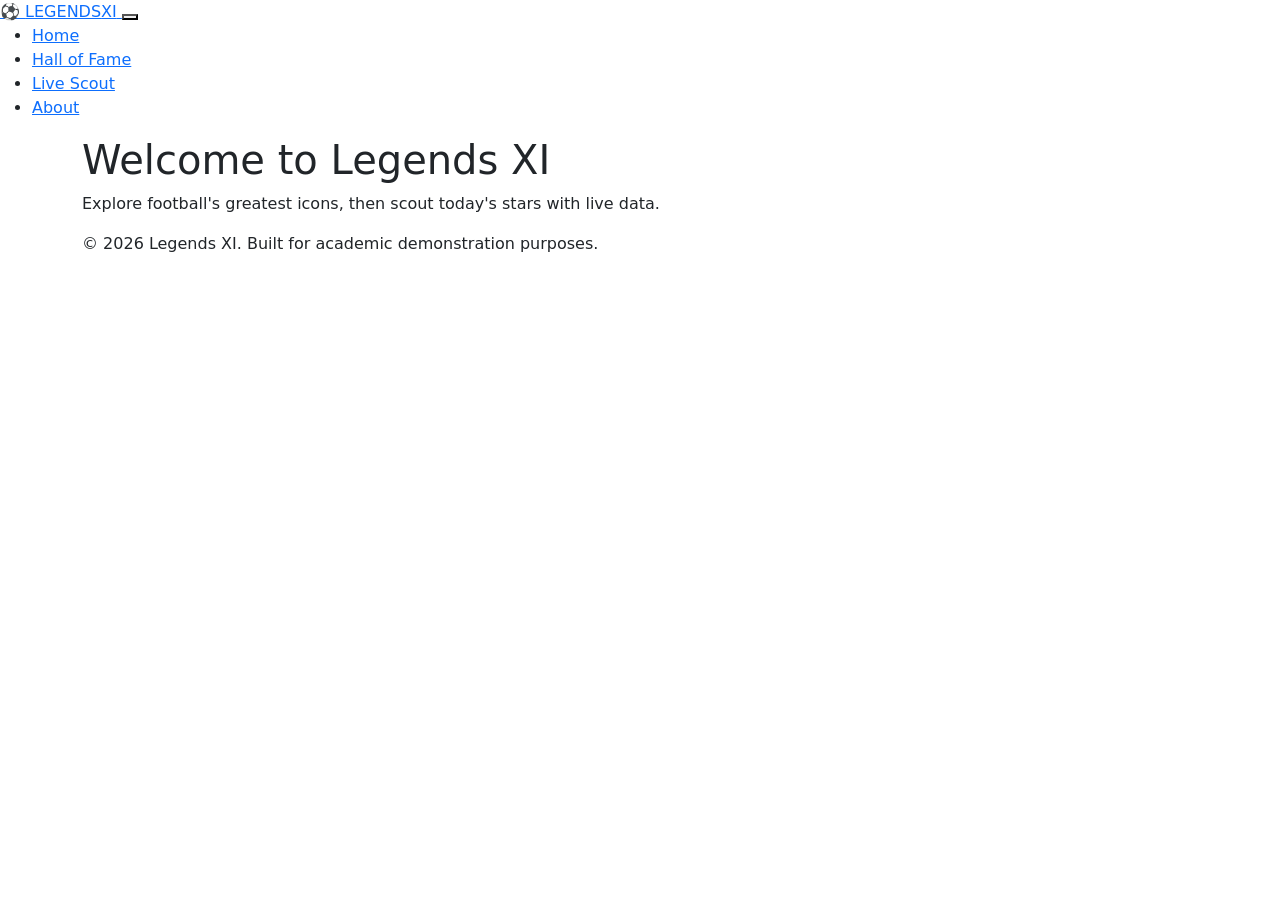
==== index.html @ c11e283a "chore: scaffold project structure and index.html boilerplate with sticky nav skeleton" ====
<!DOCTYPE html>
<html lang="en">
<head>
  <meta charset="UTF-8" />
  <meta name="viewport" content="width=device-width, initial-scale=1.0" />
  <title>Legends XI | Home</title>
  <meta name="description" content="Legends XI — a football hall of fame and live player scouting hub." />

  <!-- Google Fonts: Bebas Neue for headings (bold sporty feel), Inter for body (clean readability) -->
  <link rel="preconnect" href="https://fonts.googleapis.com" />
  <link rel="preconnect" href="https://fonts.gstatic.com" crossorigin />
  <link
    href="https://fonts.googleapis.com/css2?family=Bebas+Neue&family=Inter:wght@400;500;600;700&display=swap"
    rel="stylesheet"
  />

  <!-- Bootstrap 5 CDN (layout grid + components only; visual identity is hand-written) -->
  <link
    href="https://cdn.jsdelivr.net/npm/bootstrap@5.3.3/dist/css/bootstrap.min.css"
    rel="stylesheet"
  />

  <!-- Our hand-written CSS, loaded in cascade order: tokens -> base -> components -> responsive -->
  <link rel="stylesheet" href="css/variables.css" />
  <link rel="stylesheet" href="css/base.css" />
  <link rel="stylesheet" href="css/components.css" />
  <link rel="stylesheet" href="css/responsive.css" />
</head>
<body>

  <!-- ============================= -->
  <!-- STICKY TOP NAVIGATION BAR     -->
  <!-- Semantic <nav>, 4 internal links tying together every page of the site -->
  <!-- ============================= -->
  <header>
    <nav class="navbar-custom" aria-label="Primary navigation">
      <div class="navbar-custom__container">

        <!-- Brand / logo link -->
        <a href="index.html" class="navbar-custom__brand" aria-label="Legends XI home">
          <span class="navbar-custom__brand-mark">⚽</span>
          <span class="navbar-custom__brand-text">LEGENDS<span class="navbar-custom__brand-accent">XI</span></span>
        </a>

        <!-- Mobile toggle button (controls collapse on small screens) -->
        <button
          class="navbar-custom__toggle"
          type="button"
          aria-expanded="false"
          aria-controls="primaryNavLinks"
          aria-label="Toggle navigation menu"
          id="navToggleBtn"
        >
          <span class="navbar-custom__toggle-bar"></span>
          <span class="navbar-custom__toggle-bar"></span>
          <span class="navbar-custom__toggle-bar"></span>
        </button>

        <!-- Nav links: Home + 2 internal pages + dynamic Live Scout view -->
        <ul class="navbar-custom__links" id="primaryNavLinks">
          <li><a href="index.html" class="navbar-custom__link is-active">Home</a></li>
          <li><a href="hall-of-fame.html" class="navbar-custom__link">Hall of Fame</a></li>
          <li><a href="live-scout.html" class="navbar-custom__link">Live Scout</a></li>
          <li><a href="about.html" class="navbar-custom__link">About</a></li>
        </ul>

      </div>
    </nav>
  </header>

  <!-- ============================= -->
  <!-- MAIN CONTENT                  -->
  <!-- ============================= -->
  <main id="main-content">

    <!-- Hero section placeholder — built out fully in Phase 3 -->
    <section class="hero">
      <div class="container">
        <h1 class="hero__title">Welcome to Legends XI</h1>
        <p class="hero__subtitle">
          Explore football's greatest icons, then scout today's stars with live data.
        </p>
      </div>
    </section>

  </main>

  <!-- ============================= -->
  <!-- FOOTER                        -->
  <!-- ============================= -->
  <footer class="site-footer">
    <div class="container">
      <p>&copy; 2026 Legends XI. Built for academic demonstration purposes.</p>
    </div>
  </footer>

  <!-- Bootstrap 5 JS bundle (for any Bootstrap interactive components we choose to use) -->
  <script src="https://cdn.jsdelivr.net/npm/bootstrap@5.3.3/dist/js/bootstrap.bundle.min.js"></script>

  <!-- Our app entry point for this page, loaded as an ES6 module -->
  <script type="module" src="js/app-home.js"></script>
</body>
</html>
---- css/variables.css ----
/* CSS Variables — design tokens (Phase 3) */
---- css/base.css ----
/* Base resets & typography (Phase 3) */
---- css/components.css ----
/* Components: navbar, cards, buttons, states (Phase 3) */
---- css/responsive.css ----
/* Responsive breakpoints (Phase 3/6) */
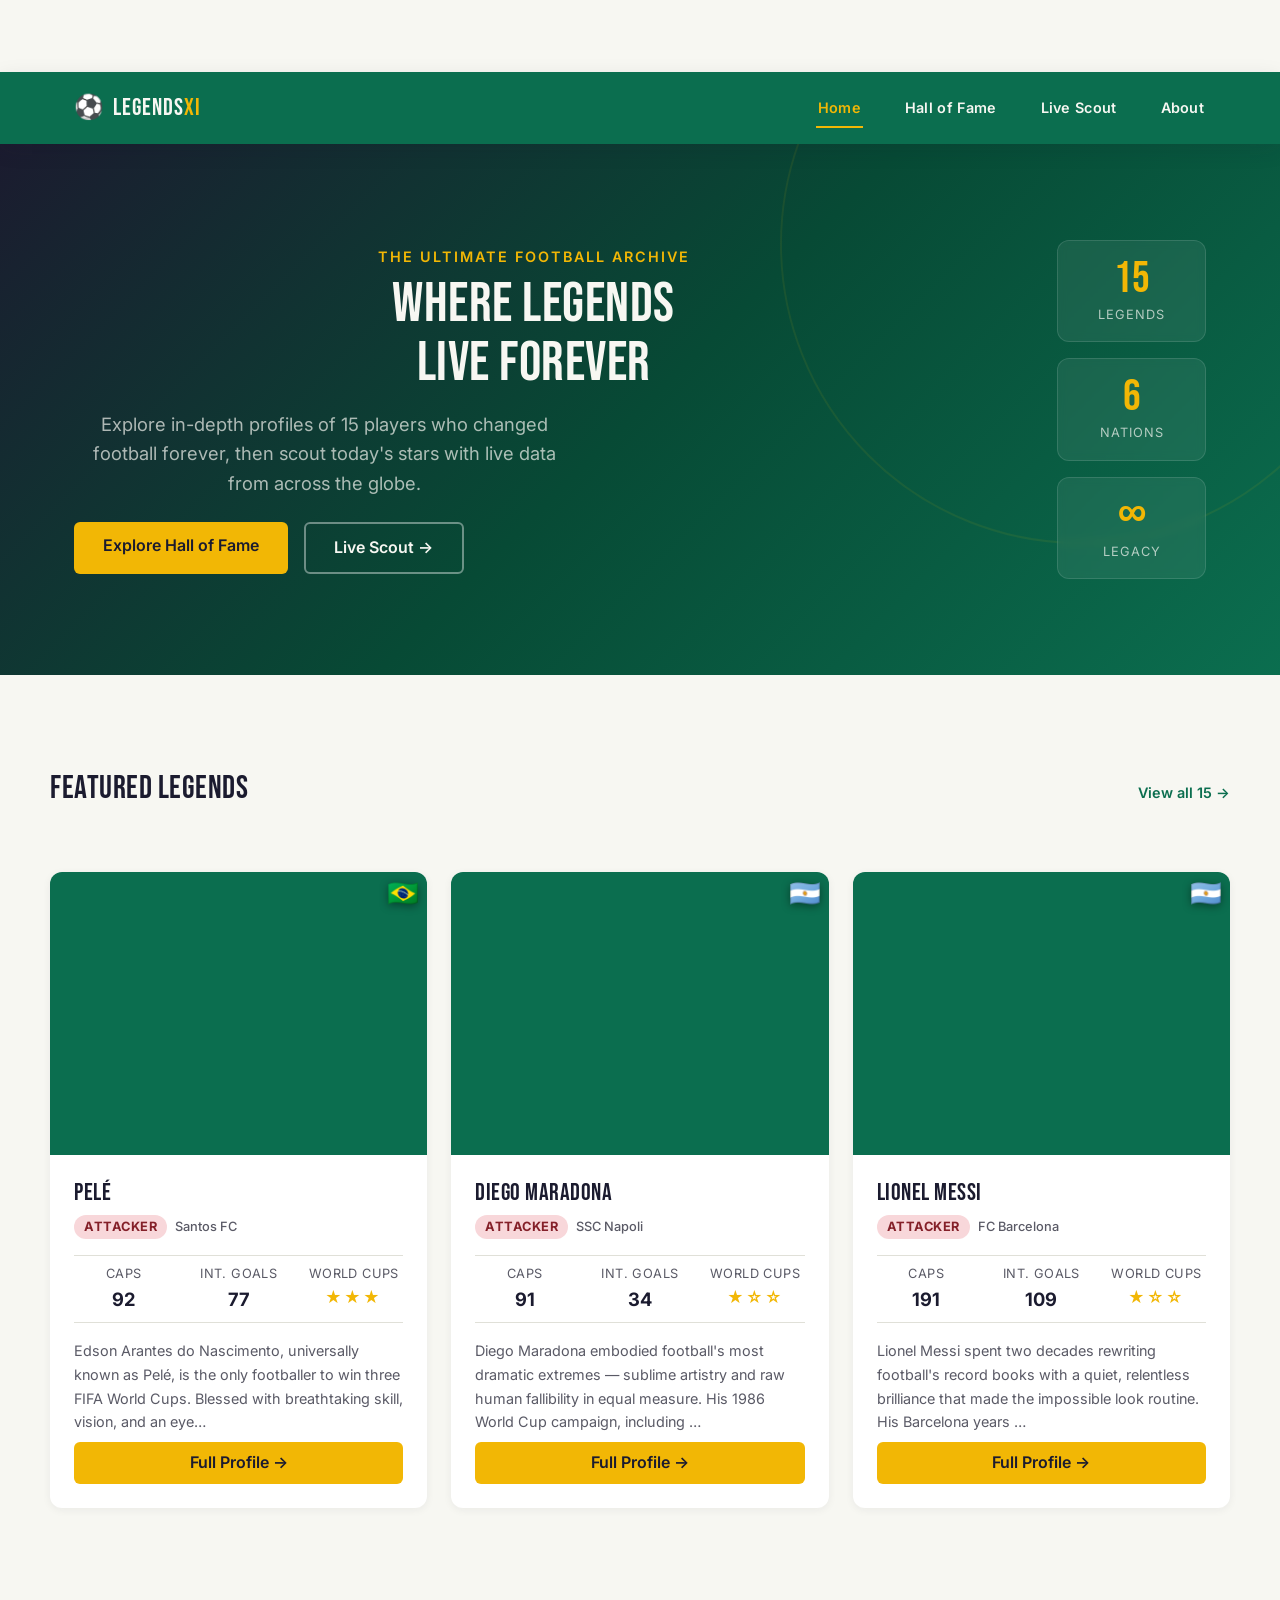
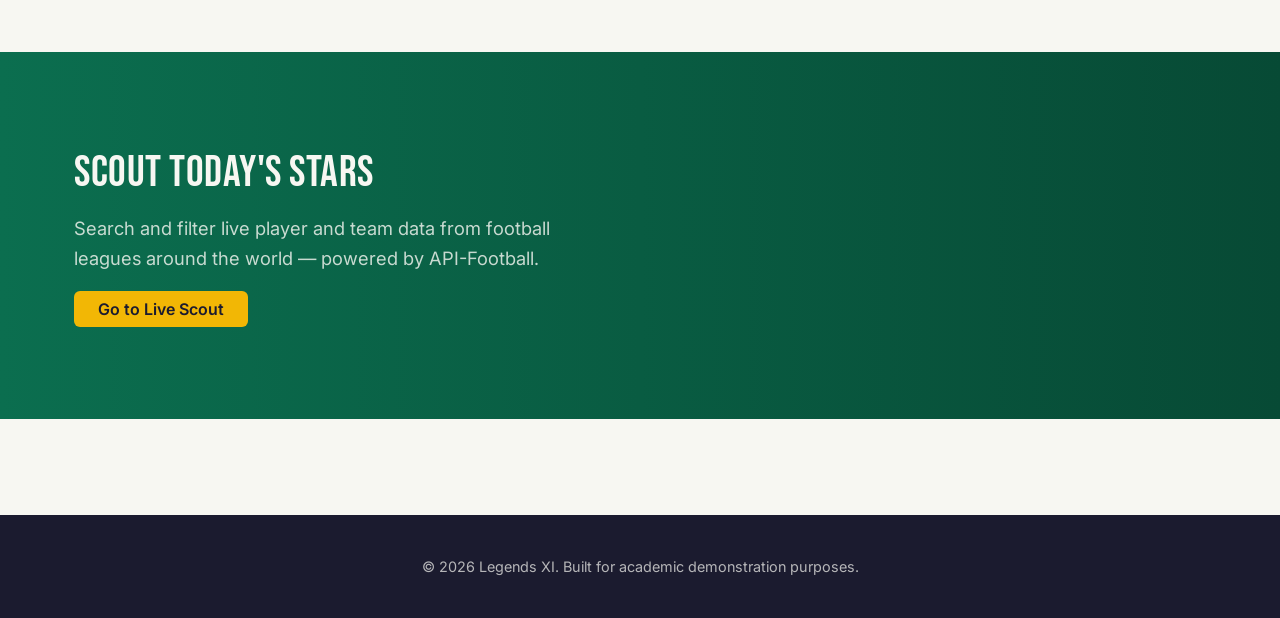
==== commit 5a052279: "feat: add 15 curated legend profiles (legends-data.js), HallOfFameRenderer class with position/era f" ====
--- a/index.html
+++ b/index.html
@@ -4,9 +4,8 @@
   <meta charset="UTF-8" />
   <meta name="viewport" content="width=device-width, initial-scale=1.0" />
   <title>Legends XI | Home</title>
-  <meta name="description" content="Legends XI — a football hall of fame and live player scouting hub." />
+  <meta name="description" content="Legends XI — a football hall of fame and live player scouting hub celebrating the greatest footballers of all time." />
 
-  <!-- Google Fonts: Bebas Neue for headings (bold sporty feel), Inter for body (clean readability) -->
   <link rel="preconnect" href="https://fonts.googleapis.com" />
   <link rel="preconnect" href="https://fonts.gstatic.com" crossorigin />
   <link
@@ -14,13 +13,7 @@
     rel="stylesheet"
   />
 
-  <!-- Bootstrap 5 CDN (layout grid + components only; visual identity is hand-written) -->
-  <link
-    href="https://cdn.jsdelivr.net/npm/bootstrap@5.3.3/dist/css/bootstrap.min.css"
-    rel="stylesheet"
-  />
-
-  <!-- Our hand-written CSS, loaded in cascade order: tokens -> base -> components -> responsive -->
+  <link href="https://cdn.jsdelivr.net/npm/bootstrap@5.3.3/dist/css/bootstrap.min.css" rel="stylesheet" />
   <link rel="stylesheet" href="css/variables.css" />
   <link rel="stylesheet" href="css/base.css" />
   <link rel="stylesheet" href="css/components.css" />
@@ -28,76 +21,97 @@
 </head>
 <body>
 
-  <!-- ============================= -->
-  <!-- STICKY TOP NAVIGATION BAR     -->
-  <!-- Semantic <nav>, 4 internal links tying together every page of the site -->
-  <!-- ============================= -->
   <header>
     <nav class="navbar-custom" aria-label="Primary navigation">
       <div class="navbar-custom__container">
-
-        <!-- Brand / logo link -->
         <a href="index.html" class="navbar-custom__brand" aria-label="Legends XI home">
           <span class="navbar-custom__brand-mark">⚽</span>
           <span class="navbar-custom__brand-text">LEGENDS<span class="navbar-custom__brand-accent">XI</span></span>
         </a>
-
-        <!-- Mobile toggle button (controls collapse on small screens) -->
-        <button
-          class="navbar-custom__toggle"
-          type="button"
-          aria-expanded="false"
-          aria-controls="primaryNavLinks"
-          aria-label="Toggle navigation menu"
-          id="navToggleBtn"
-        >
+        <button class="navbar-custom__toggle" type="button" aria-expanded="false"
+          aria-controls="primaryNavLinks" aria-label="Toggle navigation menu" id="navToggleBtn">
           <span class="navbar-custom__toggle-bar"></span>
           <span class="navbar-custom__toggle-bar"></span>
           <span class="navbar-custom__toggle-bar"></span>
         </button>
-
-        <!-- Nav links: Home + 2 internal pages + dynamic Live Scout view -->
         <ul class="navbar-custom__links" id="primaryNavLinks">
           <li><a href="index.html" class="navbar-custom__link is-active">Home</a></li>
           <li><a href="hall-of-fame.html" class="navbar-custom__link">Hall of Fame</a></li>
           <li><a href="live-scout.html" class="navbar-custom__link">Live Scout</a></li>
           <li><a href="about.html" class="navbar-custom__link">About</a></li>
         </ul>
-
       </div>
     </nav>
   </header>
 
-  <!-- ============================= -->
-  <!-- MAIN CONTENT                  -->
-  <!-- ============================= -->
   <main id="main-content">
 
-    <!-- Hero section placeholder — built out fully in Phase 3 -->
-    <section class="hero">
-      <div class="container">
-        <h1 class="hero__title">Welcome to Legends XI</h1>
-        <p class="hero__subtitle">
-          Explore football's greatest icons, then scout today's stars with live data.
-        </p>
+    <!-- ── HERO ── -->
+    <section class="hero hero--home">
+      <div class="container hero__inner">
+        <div class="hero__text">
+          <p class="hero__eyebrow">The Ultimate Football Archive</p>
+          <h1 class="hero__title">Where Legends<br/>Live Forever</h1>
+          <p class="hero__subtitle">
+            Explore in-depth profiles of 15 players who changed football forever,
+            then scout today's stars with live data from across the globe.
+          </p>
+          <div class="hero__ctas">
+            <a href="hall-of-fame.html" class="btn-primary btn-primary--lg">Explore Hall of Fame</a>
+            <a href="live-scout.html" class="btn-outline btn-outline--lg">Live Scout →</a>
+          </div>
+        </div>
+        <div class="hero__badge-wrap" aria-hidden="true">
+          <div class="hero__badge">
+            <span class="hero__badge-num">15</span>
+            <span class="hero__badge-label">Legends</span>
+          </div>
+          <div class="hero__badge">
+            <span class="hero__badge-num">6</span>
+            <span class="hero__badge-label">Nations</span>
+          </div>
+          <div class="hero__badge">
+            <span class="hero__badge-num">∞</span>
+            <span class="hero__badge-label">Legacy</span>
+          </div>
+        </div>
+      </div>
+    </section>
+
+    <!-- ── FEATURED LEGENDS (rendered by app-home.js) ── -->
+    <section class="home-section container">
+      <div class="home-section__header">
+        <h2 class="home-section__title">Featured Legends</h2>
+        <a href="hall-of-fame.html" class="home-section__link">View all 15 →</a>
+      </div>
+      <div id="featuredGrid" class="legends-grid legends-grid--home" role="list">
+        <!-- 3 featured cards injected by app-home.js -->
+      </div>
+    </section>
+
+    <!-- ── SCOUT TEASER ── -->
+    <section class="scout-teaser">
+      <div class="container scout-teaser__inner">
+        <div>
+          <h2 class="scout-teaser__title">Scout Today's Stars</h2>
+          <p class="scout-teaser__text">
+            Search and filter live player and team data from football leagues
+            around the world — powered by API-Football.
+          </p>
+          <a href="live-scout.html" class="btn-primary">Go to Live Scout</a>
+        </div>
       </div>
     </section>
 
   </main>
 
-  <!-- ============================= -->
-  <!-- FOOTER                        -->
-  <!-- ============================= -->
   <footer class="site-footer">
     <div class="container">
       <p>&copy; 2026 Legends XI. Built for academic demonstration purposes.</p>
     </div>
   </footer>
 
-  <!-- Bootstrap 5 JS bundle (for any Bootstrap interactive components we choose to use) -->
   <script src="https://cdn.jsdelivr.net/npm/bootstrap@5.3.3/dist/js/bootstrap.bundle.min.js"></script>
-
-  <!-- Our app entry point for this page, loaded as an ES6 module -->
   <script type="module" src="js/app-home.js"></script>
 </body>
 </html>
--- a/css/variables.css
+++ b/css/variables.css
@@ -1 +1,80 @@
-/* CSS Variables — design tokens (Phase 3) */
+/* ==========================================================================
+   DESIGN TOKENS — Legends XI
+   A professional football/sports aesthetic built on CSS Custom Properties.
+   Every color, font, spacing, and radius value used across the site is
+   defined here ONCE so the whole UI stays visually consistent.
+   ========================================================================== */
+
+:root {
+  /* ---- Color Palette ----
+     Inspired by a night-match pitch: deep forest green surfaces,
+     a vivid "kit" accent gold, and crisp off-white text for contrast. */
+  --color-primary: #0B6E4F;        /* deep pitch green — headers, nav, primary buttons */
+  --color-primary-dark: #074A35;   /* darker shade for hover/active states */
+  --color-secondary: #1B1B2F;      /* near-black navy — footer, dark surfaces */
+  --color-accent: #F2B705;         /* gold — CTAs, badges, highlights, active link underline */
+  --color-accent-dark: #C99304;    /* accent hover state */
+
+  --color-bg: #F7F7F2;             /* warm off-white page background */
+  --color-surface: #FFFFFF;        /* card / panel surfaces */
+  --color-surface-alt: #EFEFE8;    /* subtle alternate surface (stripes, table rows) */
+
+  --color-text-primary: #1B1B2F;   /* main body text, AA-compliant on light backgrounds */
+  --color-text-secondary: #5A5A66; /* muted text, captions, metadata */
+  --color-text-on-dark: #F7F7F2;   /* text used on primary/secondary dark surfaces */
+  --color-text-on-accent: #1B1B2F; /* text on gold accent backgrounds (needs dark text for contrast) */
+
+  --color-border: #E0E0D8;         /* hairline borders / dividers */
+  --color-success: #2E7D32;
+  --color-error: #C62828;
+  --color-error-bg: #FDECEA;
+
+  /* ---- Typography ----
+     Bebas Neue: bold condensed display font for headings (sporty, high-impact).
+     Inter: highly legible body font with a full weight range for hierarchy. */
+  --font-heading: 'Bebas Neue', 'Arial Narrow', sans-serif;
+  --font-body: 'Inter', system-ui, -apple-system, sans-serif;
+
+  --fw-regular: 400;
+  --fw-medium: 500;
+  --fw-semibold: 600;
+  --fw-bold: 700;
+
+  --fs-xs: 0.8rem;
+  --fs-sm: 0.9rem;
+  --fs-base: 1rem;
+  --fs-lg: 1.15rem;
+  --fs-xl: 1.5rem;
+  --fs-2xl: 2rem;
+  --fs-3xl: 2.75rem;
+  --fs-4xl: 3.5rem;
+
+  /* ---- Spacing Scale ----
+     Consistent rhythm used for padding/margin across all components. */
+  --space-xs: 0.5rem;
+  --space-sm: 1rem;
+  --space-md: 1.5rem;
+  --space-lg: 2.5rem;
+  --space-xl: 4rem;
+  --space-2xl: 6rem;
+
+  /* ---- Shape & Elevation ---- */
+  --radius-sm: 6px;
+  --radius-md: 12px;
+  --radius-lg: 20px;
+
+  --shadow-sm: 0 2px 8px rgba(27, 27, 47, 0.06);
+  --shadow-md: 0 6px 20px rgba(27, 27, 47, 0.10);
+  --shadow-lg: 0 12px 32px rgba(27, 27, 47, 0.16);
+
+  /* ---- Motion ----
+     Single source of truth for transitions so every interactive element
+     feels consistent ("crisp" hover/focus/active states per UX brief). */
+  --transition-fast: all 0.2s ease;
+  --transition-base: all 0.3s ease;
+
+  /* ---- Layout ---- */
+  --navbar-height: 72px;
+  --navbar-height-mobile: 60px;
+  --container-max: 1180px;
+}
--- a/css/base.css
+++ b/css/base.css
@@ -1 +1,101 @@
-/* Base resets & typography (Phase 3) */
+/* ==========================================================================
+   BASE STYLES — resets, global element defaults, typography hierarchy
+   ========================================================================== */
+
+* {
+  box-sizing: border-box;
+}
+
+html {
+  scroll-behavior: smooth;
+}
+
+body {
+  margin: 0;
+  font-family: var(--font-body);
+  font-size: var(--fs-base);
+  font-weight: var(--fw-regular);
+  color: var(--color-text-primary);
+  background-color: var(--color-bg);
+  line-height: 1.6;
+  /* Offset content so it never sits under the fixed sticky nav */
+  padding-top: var(--navbar-height);
+}
+
+img {
+  max-width: 100%;
+  display: block;
+}
+
+a {
+  color: inherit;
+  text-decoration: none;
+}
+
+ul {
+  list-style: none;
+  margin: 0;
+  padding: 0;
+}
+
+/* ---- Typographic Hierarchy ----
+   Bebas Neue (display) for all headings = strong visual weight contrast
+   against the Inter body copy, satisfying the "clear typographic hierarchy"
+   requirement. */
+h1, h2, h3, h4 {
+  font-family: var(--font-heading);
+  font-weight: var(--fw-regular); /* Bebas Neue is inherently bold/condensed */
+  letter-spacing: 0.5px;
+  line-height: 1.15;
+  margin: 0 0 var(--space-sm) 0;
+  color: var(--color-secondary);
+}
+
+h1 { font-size: var(--fs-4xl); }
+h2 { font-size: var(--fs-3xl); }
+h3 { font-size: var(--fs-2xl); }
+h4 { font-size: var(--fs-xl); }
+
+p {
+  margin: 0 0 var(--space-sm) 0;
+  color: var(--color-text-secondary);
+}
+
+.container {
+  max-width: var(--container-max);
+  margin: 0 auto;
+  padding: 0 var(--space-md);
+}
+
+/* ---- Accessible focus ring ----
+   Visible on every focusable element, satisfies a11y requirement.
+   Uses :focus-visible so it only shows for keyboard navigation,
+   not on every mouse click (modern best practice). */
+a:focus-visible,
+button:focus-visible,
+input:focus-visible,
+select:focus-visible {
+  outline: 3px solid var(--color-accent);
+  outline-offset: 2px;
+  border-radius: var(--radius-sm);
+}
+
+/* Skip-to-content target gets no visible outline change since it's instant */
+#main-content {
+  scroll-margin-top: var(--navbar-height);
+}
+
+.site-footer {
+  background-color: var(--color-secondary);
+  color: var(--color-text-on-dark);
+  padding: var(--space-lg) 0;
+  margin-top: var(--space-2xl);
+  text-align: center;
+}
+
+.site-footer p {
+  color: var(--color-text-on-dark);
+  opacity: 0.7;
+  margin: 0;
+  font-size: var(--fs-sm);
+}
--- a/css/components.css
+++ b/css/components.css
@@ -1 +1,702 @@
-/* Components: navbar, cards, buttons, states (Phase 3) */
+/* ==========================================================================
+   COMPONENTS — Sticky Navbar (Phase 3)
+   More components (cards, buttons, states) will be appended in later phases.
+   ========================================================================== */
+
+/* ---- Sticky Navbar Wrapper ----
+   position: sticky keeps it pinned to the top of the viewport on scroll
+   while remaining part of normal document flow (better than `fixed` for
+   accessibility — no risk of overlapping content if JS fails to load). */
+.navbar-custom {
+  position: sticky;
+  top: 0;
+  left: 0;
+  width: 100%;
+  height: var(--navbar-height);
+  background-color: var(--color-primary);
+  box-shadow: var(--shadow-md);
+  z-index: 1000;
+}
+
+.navbar-custom__container {
+  max-width: var(--container-max);
+  height: 100%;
+  margin: 0 auto;
+  padding: 0 var(--space-md);
+
+  /* Flexbox layout: brand on the left, links on the right, toggle hidden on desktop */
+  display: flex;
+  align-items: center;
+  justify-content: space-between;
+}
+
+/* ---- Brand / Logo ---- */
+.navbar-custom__brand {
+  display: flex;
+  align-items: center;
+  gap: var(--space-xs);
+  font-family: var(--font-heading);
+  font-size: var(--fs-xl);
+  color: var(--color-text-on-dark);
+  letter-spacing: 1px;
+  transition: var(--transition-fast);
+}
+
+.navbar-custom__brand:hover {
+  color: var(--color-accent);
+}
+
+.navbar-custom__brand-mark {
+  font-size: var(--fs-xl);
+}
+
+.navbar-custom__brand-accent {
+  color: var(--color-accent);
+}
+
+/* ---- Nav Links (Flexbox row on desktop) ---- */
+.navbar-custom__links {
+  display: flex;
+  align-items: center;
+  gap: var(--space-lg);
+}
+
+.navbar-custom__link {
+  position: relative;
+  font-family: var(--font-body);
+  font-weight: var(--fw-semibold);
+  font-size: var(--fs-sm);
+  letter-spacing: 0.3px;
+  color: var(--color-text-on-dark);
+  padding: var(--space-xs) 2px;
+  transition: var(--transition-fast);
+}
+
+/* Animated underline using a pseudo-element — grows from 0 to full width */
+.navbar-custom__link::after {
+  content: '';
+  position: absolute;
+  left: 0;
+  bottom: -4px;
+  width: 0%;
+  height: 2px;
+  background-color: var(--color-accent);
+  transition: var(--transition-fast);
+}
+
+.navbar-custom__link:hover {
+  color: var(--color-accent);
+}
+
+.navbar-custom__link:hover::after {
+  width: 100%;
+}
+
+/* Active page indicator — solid underline, no hover animation needed */
+.navbar-custom__link.is-active {
+  color: var(--color-accent);
+}
+
+.navbar-custom__link.is-active::after {
+  width: 100%;
+}
+
+.navbar-custom__link:active {
+  transform: translateY(1px);
+}
+
+/* ---- Mobile Toggle Button (hamburger) ----
+   Hidden on desktop, shown via media query in responsive.css. */
+.navbar-custom__toggle {
+  display: none;
+  flex-direction: column;
+  justify-content: center;
+  gap: 5px;
+  width: 40px;
+  height: 40px;
+  background: transparent;
+  border: none;
+  cursor: pointer;
+  padding: 0;
+  border-radius: var(--radius-sm);
+  transition: var(--transition-fast);
+}
+
+.navbar-custom__toggle:hover {
+  background-color: rgba(255, 255, 255, 0.1);
+}
+
+.navbar-custom__toggle-bar {
+  width: 24px;
+  height: 2px;
+  background-color: var(--color-text-on-dark);
+  border-radius: 2px;
+  transition: var(--transition-base);
+}
+
+/* Toggle button "X" animation when nav is open (class added by NavController.js) */
+.navbar-custom__toggle.is-open .navbar-custom__toggle-bar:nth-child(1) {
+  transform: translateY(7px) rotate(45deg);
+}
+.navbar-custom__toggle.is-open .navbar-custom__toggle-bar:nth-child(2) {
+  opacity: 0;
+}
+.navbar-custom__toggle.is-open .navbar-custom__toggle-bar:nth-child(3) {
+  transform: translateY(-7px) rotate(-45deg);
+}
+
+/* ---- Hero (temporary, expanded properly per-page later) ---- */
+.hero {
+  padding: var(--space-2xl) 0;
+  text-align: center;
+  background: linear-gradient(180deg, var(--color-primary) 0%, var(--color-primary-dark) 100%);
+  color: var(--color-text-on-dark);
+}
+
+.hero__title {
+  color: var(--color-text-on-dark);
+  font-size: var(--fs-4xl);
+}
+
+.hero__subtitle {
+  color: var(--color-text-on-dark);
+  opacity: 0.85;
+  font-size: var(--fs-lg);
+  max-width: 600px;
+  margin: 0 auto;
+}
+
+/* ---- Temporary layout scaffolding for Phase 4/5 sections ----
+   Full visual polish (cards, buttons, loading/error states) is built out
+   properly in Phase 4 and Phase 5. These rules just prevent broken/raw
+   layout in the meantime. */
+
+.visually-hidden {
+  position: absolute;
+  width: 1px;
+  height: 1px;
+  overflow: hidden;
+  clip: rect(0, 0, 0, 0);
+  white-space: nowrap;
+}
+
+.legends-grid {
+  display: grid;
+  grid-template-columns: repeat(auto-fill, minmax(260px, 1fr));
+  gap: var(--space-md);
+  padding: var(--space-lg) 0;
+}
+
+.btn-primary {
+  background-color: var(--color-accent);
+  color: var(--color-text-on-accent);
+  border: none;
+  font-weight: var(--fw-semibold);
+  padding: var(--space-xs) var(--space-md);
+  border-radius: var(--radius-sm);
+  cursor: pointer;
+  transition: var(--transition-base);
+}
+
+.btn-primary:hover {
+  background-color: var(--color-accent-dark);
+  transform: translateY(-1px);
+}
+
+.btn-primary:active {
+  transform: translateY(0);
+}
+
+.scout-search-form {
+  display: flex;
+  flex-wrap: wrap;
+  gap: var(--space-sm);
+  padding: var(--space-md) 0;
+}
+
+.scout-search-form__input,
+.scout-search-form__select {
+  font-family: var(--font-body);
+  font-size: var(--fs-base);
+  padding: var(--space-xs) var(--space-sm);
+  border: 1px solid var(--color-border);
+  border-radius: var(--radius-sm);
+  background-color: var(--color-surface);
+  color: var(--color-text-primary);
+  transition: var(--transition-fast);
+}
+
+.scout-search-form__input {
+  flex: 1 1 240px;
+}
+
+.scout-search-form__input:focus,
+.scout-search-form__select:focus {
+  border-color: var(--color-accent);
+}
+
+.state-panel--hidden {
+  display: none;
+}
+
+.about-content {
+  padding: var(--space-lg) 0 var(--space-2xl);
+  max-width: 760px;
+}
+
+.scout-pagination {
+  display: flex;
+  justify-content: center;
+  gap: var(--space-xs);
+  padding: var(--space-md) 0 var(--space-2xl);
+}
+
+/* ==========================================================================
+   LEGEND CARDS (Phase 4)
+   ========================================================================== */
+
+/* ---- Card Shell ---- */
+.legend-card {
+  background-color: var(--color-surface);
+  border-radius: var(--radius-md);
+  box-shadow: var(--shadow-sm);
+  overflow: hidden;
+  display: flex;
+  flex-direction: column;
+  transition: var(--transition-base);
+}
+
+.legend-card:hover {
+  transform: translateY(-4px);
+  box-shadow: var(--shadow-lg);
+}
+
+/* ---- Card Image ---- */
+.legend-card__img-wrap {
+  position: relative;
+  width: 100%;
+  /* Fixed aspect ratio so every card image is the same height regardless of source */
+  aspect-ratio: 4 / 3;
+  overflow: hidden;
+  background-color: var(--color-primary);
+}
+
+.legend-card__img {
+  width: 100%;
+  height: 100%;
+  object-fit: cover;
+  object-position: top center;
+  transition: transform 0.4s ease;
+}
+
+.legend-card:hover .legend-card__img {
+  transform: scale(1.04);
+}
+
+.legend-card__flag {
+  position: absolute;
+  top: var(--space-xs);
+  right: var(--space-xs);
+  font-size: 1.6rem;
+  line-height: 1;
+  filter: drop-shadow(0 2px 4px rgba(0,0,0,0.4));
+}
+
+/* ---- Card Body ---- */
+.legend-card__body {
+  padding: var(--space-md);
+  display: flex;
+  flex-direction: column;
+  gap: var(--space-xs);
+  flex: 1;
+}
+
+.legend-card__name {
+  font-size: var(--fs-xl);
+  color: var(--color-secondary);
+  margin: 0;
+}
+
+/* ---- Position + Club Meta Row ---- */
+.legend-card__meta {
+  display: flex;
+  align-items: center;
+  gap: var(--space-xs);
+  flex-wrap: wrap;
+}
+
+.legend-card__pos {
+  font-size: var(--fs-xs);
+  font-weight: var(--fw-bold);
+  padding: 2px 10px;
+  border-radius: 999px;
+  text-transform: uppercase;
+  letter-spacing: 0.5px;
+}
+
+/* Position colour coding for quick visual scanning */
+.legend-card__pos--goalkeeper { background-color: #FFF3CD; color: #856404; }
+.legend-card__pos--defender   { background-color: #D1E7DD; color: #0A3622; }
+.legend-card__pos--midfielder { background-color: #CFE2FF; color: #084298; }
+.legend-card__pos--attacker   { background-color: #F8D7DA; color: #842029; }
+
+.legend-card__club {
+  font-size: var(--fs-xs);
+  color: var(--color-text-secondary);
+  font-weight: var(--fw-medium);
+}
+
+.legend-card__years {
+  font-size: var(--fs-xs);
+  color: var(--color-text-secondary);
+  margin: 0;
+}
+
+/* ---- Stats Row ---- */
+.legend-card__stats {
+  display: flex;
+  gap: var(--space-sm);
+  border-top: 1px solid var(--color-border);
+  border-bottom: 1px solid var(--color-border);
+  padding: var(--space-xs) 0;
+  margin: var(--space-xs) 0;
+}
+
+.legend-card__stat {
+  display: flex;
+  flex-direction: column;
+  align-items: center;
+  flex: 1;
+}
+
+.legend-card__stat-label {
+  font-size: var(--fs-xs);
+  color: var(--color-text-secondary);
+  text-transform: uppercase;
+  letter-spacing: 0.4px;
+}
+
+.legend-card__stat-value {
+  font-size: var(--fs-lg);
+  font-weight: var(--fw-bold);
+  color: var(--color-secondary);
+}
+
+.legend-card__stat-value--stars {
+  color: var(--color-accent);
+  font-size: var(--fs-base);
+  letter-spacing: 2px;
+}
+
+/* ---- Badges ---- */
+.legend-card__badges {
+  display: flex;
+  gap: var(--space-xs);
+  flex-wrap: wrap;
+}
+
+.legend-badge {
+  font-size: var(--fs-xs);
+  font-weight: var(--fw-semibold);
+  padding: 2px 10px;
+  border-radius: 999px;
+}
+
+.legend-badge--gold {
+  background-color: var(--color-accent);
+  color: var(--color-text-on-accent);
+}
+
+.legend-badge--muted {
+  background-color: var(--color-surface-alt);
+  color: var(--color-text-secondary);
+}
+
+/* ---- Legacy Stat + Bio ---- */
+.legend-card__legacy {
+  font-size: var(--fs-sm);
+  color: var(--color-text-secondary);
+  margin: 0;
+}
+
+.legend-card__legacy strong {
+  color: var(--color-primary);
+}
+
+.legend-card__bio {
+  font-size: var(--fs-sm);
+  color: var(--color-text-secondary);
+  line-height: 1.65;
+  margin: 0;
+}
+
+/* ==========================================================================
+   FILTER BAR (Phase 4)
+   ========================================================================== */
+.hof-filters {
+  display: flex;
+  flex-wrap: wrap;
+  gap: var(--space-md);
+  padding: var(--space-lg) 0 var(--space-sm);
+  border-bottom: 1px solid var(--color-border);
+  margin-bottom: var(--space-sm);
+}
+
+.hof-filters__group {
+  display: flex;
+  align-items: center;
+  gap: var(--space-xs);
+  flex-wrap: wrap;
+}
+
+.hof-filters__label {
+  font-size: var(--fs-xs);
+  font-weight: var(--fw-bold);
+  text-transform: uppercase;
+  letter-spacing: 0.5px;
+  color: var(--color-text-secondary);
+  white-space: nowrap;
+}
+
+.hof-filters__btns {
+  display: flex;
+  flex-wrap: wrap;
+  gap: 6px;
+}
+
+.hof-filter-btn {
+  font-family: var(--font-body);
+  font-size: var(--fs-xs);
+  font-weight: var(--fw-semibold);
+  padding: 4px 14px;
+  border-radius: 999px;
+  border: 1px solid var(--color-border);
+  background-color: var(--color-surface);
+  color: var(--color-text-primary);
+  cursor: pointer;
+  transition: var(--transition-fast);
+}
+
+.hof-filter-btn:hover {
+  border-color: var(--color-primary);
+  color: var(--color-primary);
+}
+
+.hof-filter-btn.is-active {
+  background-color: var(--color-primary);
+  color: var(--color-text-on-dark);
+  border-color: var(--color-primary);
+}
+
+/* ==========================================================================
+   STATE PANELS — empty / loading / error (shared, Phase 4-5)
+   ========================================================================== */
+.state-panel {
+  grid-column: 1 / -1; /* span full grid width */
+  text-align: center;
+  padding: var(--space-2xl) var(--space-md);
+}
+
+.state-panel--hidden {
+  display: none;
+}
+
+.state-panel__icon {
+  font-size: 3rem;
+  margin: 0 0 var(--space-sm);
+}
+
+.state-panel__title {
+  font-family: var(--font-heading);
+  font-size: var(--fs-2xl);
+  color: var(--color-secondary);
+  margin: 0 0 var(--space-xs);
+}
+
+.state-panel__msg {
+  font-size: var(--fs-sm);
+  color: var(--color-text-secondary);
+  margin: 0;
+}
+
+/* ==========================================================================
+   HOME PAGE — Hero & Section Styles (Phase 4)
+   ========================================================================== */
+
+.hero--home {
+  padding: var(--space-2xl) 0;
+  background: linear-gradient(135deg, var(--color-secondary) 0%, var(--color-primary-dark) 50%, var(--color-primary) 100%);
+  position: relative;
+  overflow: hidden;
+}
+
+/* Decorative pitch circle behind the hero content */
+.hero--home::before {
+  content: '';
+  position: absolute;
+  width: 600px;
+  height: 600px;
+  border: 2px solid rgba(242, 183, 5, 0.08);
+  border-radius: 50%;
+  top: -200px;
+  right: -100px;
+  pointer-events: none;
+}
+
+.hero__inner {
+  display: flex;
+  align-items: center;
+  justify-content: space-between;
+  gap: var(--space-xl);
+  flex-wrap: wrap;
+}
+
+.hero__text {
+  flex: 1 1 420px;
+}
+
+.hero__eyebrow {
+  font-size: var(--fs-sm);
+  font-weight: var(--fw-semibold);
+  text-transform: uppercase;
+  letter-spacing: 2px;
+  color: var(--color-accent);
+  margin: 0 0 var(--space-xs);
+}
+
+.hero__title {
+  font-size: clamp(2.5rem, 6vw, var(--fs-4xl));
+  color: var(--color-text-on-dark);
+  margin: 0 0 var(--space-sm);
+  line-height: 1.05;
+}
+
+.hero__subtitle {
+  font-size: var(--fs-lg);
+  color: rgba(247, 247, 242, 0.8);
+  max-width: 500px;
+  margin: 0 0 var(--space-md);
+  line-height: 1.6;
+}
+
+.hero__ctas {
+  display: flex;
+  gap: var(--space-sm);
+  flex-wrap: wrap;
+}
+
+/* ---- Outlined button variant ---- */
+.btn-outline {
+  background-color: transparent;
+  color: var(--color-text-on-dark);
+  border: 2px solid rgba(255,255,255,0.4);
+  font-weight: var(--fw-semibold);
+  padding: var(--space-xs) var(--space-md);
+  border-radius: var(--radius-sm);
+  cursor: pointer;
+  transition: var(--transition-base);
+  display: inline-block;
+}
+
+.btn-outline:hover {
+  border-color: var(--color-accent);
+  color: var(--color-accent);
+  transform: translateY(-1px);
+}
+
+.btn-primary--lg,
+.btn-outline--lg {
+  padding: 0.7rem 1.8rem;
+  font-size: var(--fs-base);
+}
+
+/* ---- Hero stat badges ---- */
+.hero__badge-wrap {
+  display: flex;
+  flex-direction: column;
+  gap: var(--space-sm);
+  flex-shrink: 0;
+}
+
+.hero__badge {
+  background-color: rgba(255,255,255,0.07);
+  border: 1px solid rgba(255,255,255,0.12);
+  border-radius: var(--radius-md);
+  padding: var(--space-sm) var(--space-lg);
+  text-align: center;
+  min-width: 120px;
+  backdrop-filter: blur(4px);
+}
+
+.hero__badge-num {
+  display: block;
+  font-family: var(--font-heading);
+  font-size: var(--fs-3xl);
+  color: var(--color-accent);
+  line-height: 1;
+}
+
+.hero__badge-label {
+  display: block;
+  font-size: var(--fs-xs);
+  text-transform: uppercase;
+  letter-spacing: 1px;
+  color: rgba(247, 247, 242, 0.7);
+  margin-top: 4px;
+}
+
+/* ---- Home page content sections ---- */
+.home-section {
+  padding: var(--space-2xl) 0 var(--space-lg);
+}
+
+.home-section__header {
+  display: flex;
+  align-items: baseline;
+  justify-content: space-between;
+  margin-bottom: var(--space-md);
+  gap: var(--space-sm);
+}
+
+.home-section__title {
+  font-size: var(--fs-2xl);
+  color: var(--color-secondary);
+  margin: 0;
+}
+
+.home-section__link {
+  font-size: var(--fs-sm);
+  font-weight: var(--fw-semibold);
+  color: var(--color-primary);
+  transition: var(--transition-fast);
+  white-space: nowrap;
+}
+
+.home-section__link:hover {
+  color: var(--color-accent);
+}
+
+/* Home grid shows 3 cards at a comfortable size */
+.legends-grid--home {
+  grid-template-columns: repeat(auto-fill, minmax(300px, 1fr));
+}
+
+/* ---- Scout Teaser Band ---- */
+.scout-teaser {
+  background: linear-gradient(90deg, var(--color-primary) 0%, var(--color-primary-dark) 100%);
+  padding: var(--space-2xl) 0;
+  margin-top: var(--space-xl);
+}
+
+.scout-teaser__title {
+  font-size: var(--fs-3xl);
+  color: var(--color-text-on-dark);
+  margin: 0 0 var(--space-sm);
+}
+
+.scout-teaser__text {
+  color: rgba(247,247,242,0.8);
+  font-size: var(--fs-lg);
+  max-width: 480px;
+  margin: 0 0 var(--space-md);
+}
--- a/css/responsive.css
+++ b/css/responsive.css
@@ -1 +1,91 @@
-/* Responsive breakpoints (Phase 3/6) */
+/* ==========================================================================
+   RESPONSIVE — breakpoints & mobile nav behavior
+   Mobile-first considerations layered on top of the desktop-default styles
+   defined in components.css / base.css.
+   ========================================================================== */
+
+/* ---- Tablet and below (<= 768px) ----
+   Sticky nav switches from a horizontal Flexbox row to a slide-down panel.
+   Stays compact in height per the brief ("must not take up too much
+   vertical real estate"). */
+@media (max-width: 768px) {
+  :root {
+    --navbar-height: var(--navbar-height-mobile);
+  }
+
+  .navbar-custom__toggle {
+    display: flex;
+  }
+
+  .navbar-custom__links {
+    position: absolute;
+    top: var(--navbar-height-mobile);
+    left: 0;
+    width: 100%;
+    flex-direction: column;
+    align-items: stretch;
+    gap: 0;
+    background-color: var(--color-primary-dark);
+    box-shadow: var(--shadow-md);
+
+    /* Collapsed by default: zero height, hidden overflow, fades in via JS toggle */
+    max-height: 0;
+    overflow: hidden;
+    transition: var(--transition-base);
+  }
+
+  .navbar-custom__links.is-open {
+    max-height: 320px; /* enough room for 4 links comfortably */
+  }
+
+  .navbar-custom__link {
+    padding: var(--space-sm) var(--space-md);
+    width: 100%;
+  }
+
+  /* Underline animation looks odd in a stacked mobile menu — replace with
+     a left accent bar on hover/active instead */
+  .navbar-custom__link::after {
+    display: none;
+  }
+
+  .navbar-custom__link:hover,
+  .navbar-custom__link.is-active {
+    background-color: rgba(242, 183, 5, 0.12);
+    border-left: 3px solid var(--color-accent);
+  }
+
+  .hero__title {
+    font-size: var(--fs-3xl);
+  }
+
+  .hero__subtitle {
+    font-size: var(--fs-base);
+    padding: 0 var(--space-sm);
+  }
+}
+
+/* ---- Small phones (<= 420px) ----
+   Tighten spacing further and ensure brand text never wraps awkwardly. */
+@media (max-width: 420px) {
+  .navbar-custom__container {
+    padding: 0 var(--space-sm);
+  }
+
+  .navbar-custom__brand-text {
+    font-size: var(--fs-base);
+  }
+
+  .hero {
+    padding: var(--space-xl) 0;
+  }
+}
+
+/* ---- Large desktop (>= 1400px) ----
+   Slightly widen the container ceiling for very large monitors so content
+   doesn't feel cramped in the center of the screen. */
+@media (min-width: 1400px) {
+  :root {
+    --container-max: 1320px;
+  }
+}
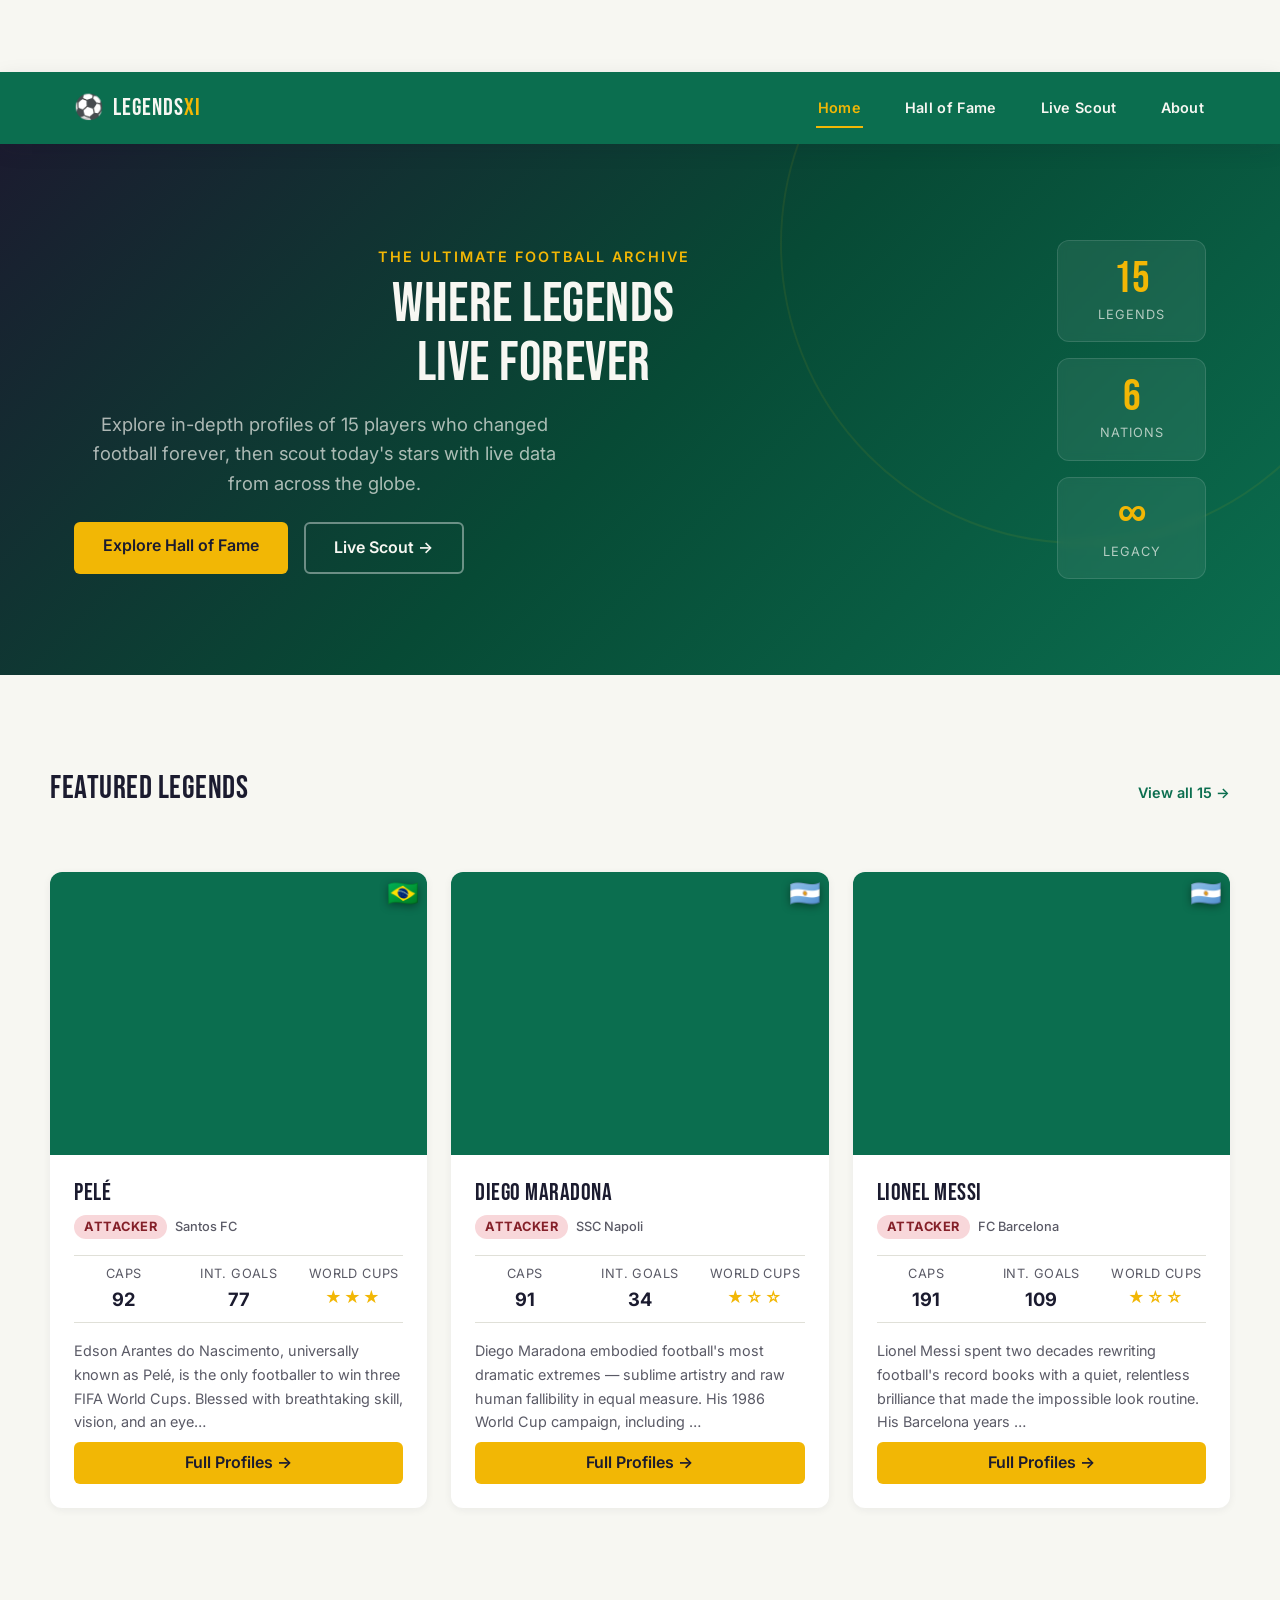
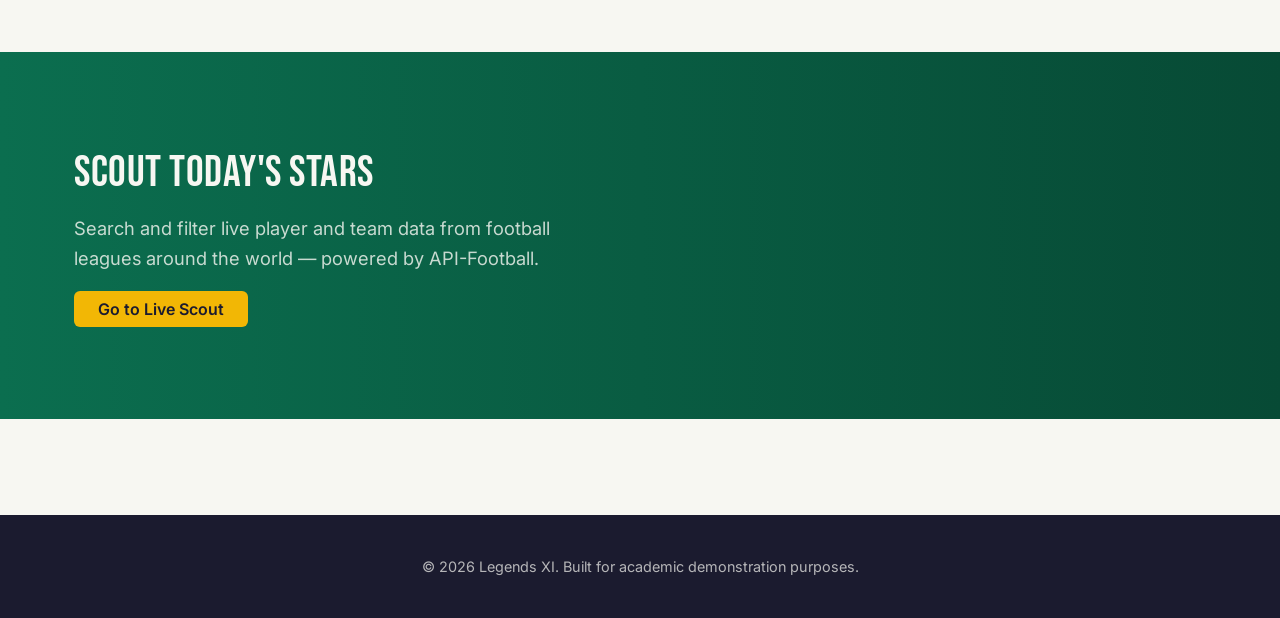
==== commit 15b23172: "feat: Phase 6 — responsive CSS audit, scroll animations, accessibility polish, skip links, and compr" ====
--- a/index.html
+++ b/index.html
@@ -21,6 +21,7 @@
 </head>
 <body>
 
+  <a href="#main-content" class="skip-link">Skip to main content</a>
   <header>
     <nav class="navbar-custom" aria-label="Primary navigation">
       <div class="navbar-custom__container">
--- a/css/components.css
+++ b/css/components.css
@@ -700,3 +700,517 @@
   max-width: 480px;
   margin: 0 0 var(--space-md);
 }
+
+/* ==========================================================================
+   LIVE SCOUT PAGE — Search Form, Cards, Spinner, Pagination (Phase 5)
+   ========================================================================== */
+
+/* ---- Search Form ---- */
+.scout-search-form {
+  background-color: var(--color-surface);
+  border-radius: var(--radius-md);
+  box-shadow: var(--shadow-sm);
+  padding: var(--space-md);
+  display: flex;
+  flex-wrap: wrap;
+  gap: var(--space-sm);
+  align-items: center;
+  margin: var(--space-lg) 0 var(--space-md);
+}
+
+.scout-search-form__input {
+  flex: 1 1 220px;
+  font-family: var(--font-body);
+  font-size: var(--fs-base);
+  padding: 0.6rem var(--space-sm);
+  border: 1.5px solid var(--color-border);
+  border-radius: var(--radius-sm);
+  background-color: var(--color-bg);
+  color: var(--color-text-primary);
+  transition: var(--transition-fast);
+}
+
+.scout-search-form__input::placeholder {
+  color: var(--color-text-secondary);
+}
+
+.scout-search-form__input:focus {
+  border-color: var(--color-primary);
+  outline: none;
+  box-shadow: 0 0 0 3px rgba(11, 110, 79, 0.15);
+}
+
+.scout-search-form__select {
+  flex: 0 1 180px;
+  font-family: var(--font-body);
+  font-size: var(--fs-sm);
+  padding: 0.6rem var(--space-sm);
+  border: 1.5px solid var(--color-border);
+  border-radius: var(--radius-sm);
+  background-color: var(--color-bg);
+  color: var(--color-text-primary);
+  transition: var(--transition-fast);
+  cursor: pointer;
+}
+
+.scout-search-form__select:focus {
+  border-color: var(--color-primary);
+  outline: none;
+}
+
+/* ---- CSS Football Spinner ---- */
+.spinner {
+  display: flex;
+  justify-content: center;
+  align-items: center;
+  margin: 0 auto var(--space-sm);
+  width: 60px;
+  height: 60px;
+  position: relative;
+}
+
+.spinner__ball {
+  width: 48px;
+  height: 48px;
+  border-radius: 50%;
+  background:
+    /* Black pentagon patches on a white ball */
+    radial-gradient(circle at 50% 50%, #fff 60%, transparent 60%),
+    conic-gradient(
+      #222 0deg 72deg,
+      #fff 72deg 144deg,
+      #222 144deg 216deg,
+      #fff 216deg 288deg,
+      #222 288deg 360deg
+    );
+  box-shadow: inset 0 0 0 2px #222, var(--shadow-md);
+  animation: spinBall 0.9s linear infinite;
+}
+
+@keyframes spinBall {
+  to { transform: rotate(360deg); }
+}
+
+/* ---- Scout Welcome State ---- */
+.scout-welcome {
+  grid-column: 1 / -1;
+  text-align: center;
+  padding: var(--space-2xl) var(--space-md);
+}
+
+.scout-welcome__icon {
+  font-size: 3.5rem;
+  margin: 0 0 var(--space-sm);
+}
+
+.scout-welcome__title {
+  font-family: var(--font-heading);
+  font-size: var(--fs-2xl);
+  color: var(--color-secondary);
+  margin: 0 0 var(--space-xs);
+}
+
+.scout-welcome__text {
+  font-size: var(--fs-base);
+  color: var(--color-text-secondary);
+  line-height: 1.7;
+  margin: 0;
+}
+
+/* ---- Scout Player Cards ---- */
+.scout-card {
+  background-color: var(--color-surface);
+  border-radius: var(--radius-md);
+  box-shadow: var(--shadow-sm);
+  overflow: hidden;
+  display: flex;
+  flex-direction: column;
+  transition: var(--transition-base);
+  border: 1px solid var(--color-border);
+}
+
+.scout-card:hover {
+  transform: translateY(-3px);
+  box-shadow: var(--shadow-md);
+  border-color: var(--color-primary);
+}
+
+/* ---- Scout Card Header ---- */
+.scout-card__header {
+  display: flex;
+  align-items: flex-start;
+  gap: var(--space-sm);
+  padding: var(--space-md) var(--space-md) var(--space-xs);
+  position: relative;
+}
+
+.scout-card__photo-wrap {
+  flex-shrink: 0;
+  width: 64px;
+  height: 64px;
+  border-radius: 50%;
+  overflow: hidden;
+  background-color: var(--color-primary);
+  border: 2px solid var(--color-border);
+}
+
+.scout-card__photo {
+  width: 100%;
+  height: 100%;
+  object-fit: cover;
+}
+
+.scout-card__title {
+  flex: 1;
+  min-width: 0;
+}
+
+.scout-card__name {
+  font-size: var(--fs-base);
+  font-family: var(--font-body);
+  font-weight: var(--fw-bold);
+  color: var(--color-secondary);
+  margin: 0 0 2px;
+  white-space: nowrap;
+  overflow: hidden;
+  text-overflow: ellipsis;
+}
+
+.scout-card__meta {
+  font-size: var(--fs-xs);
+  color: var(--color-text-secondary);
+  margin: 0 0 var(--space-xs);
+}
+
+/* ---- Rating Badge ---- */
+.scout-card__rating {
+  position: absolute;
+  top: var(--space-md);
+  right: var(--space-md);
+  font-family: var(--font-heading);
+  font-size: var(--fs-xl);
+  line-height: 1;
+  width: 46px;
+  height: 46px;
+  border-radius: var(--radius-sm);
+  display: flex;
+  align-items: center;
+  justify-content: center;
+  font-weight: var(--fw-bold);
+}
+
+.rating--good { background-color: #D1E7DD; color: #0A3622; }
+.rating--avg  { background-color: #FFF3CD; color: #856404; }
+.rating--poor { background-color: #F8D7DA; color: #842029; }
+
+/* ---- Team Strip ---- */
+.scout-card__team {
+  display: flex;
+  align-items: center;
+  gap: var(--space-xs);
+  padding: var(--space-xs) var(--space-md);
+  background-color: var(--color-surface-alt);
+  border-top: 1px solid var(--color-border);
+  border-bottom: 1px solid var(--color-border);
+}
+
+.scout-card__team-logo {
+  width: 24px;
+  height: 24px;
+  object-fit: contain;
+  flex-shrink: 0;
+}
+
+.scout-card__team-name {
+  font-size: var(--fs-sm);
+  font-weight: var(--fw-semibold);
+  color: var(--color-text-primary);
+  white-space: nowrap;
+  overflow: hidden;
+  text-overflow: ellipsis;
+  flex: 1;
+}
+
+.scout-card__league {
+  font-size: var(--fs-xs);
+  color: var(--color-text-secondary);
+  white-space: nowrap;
+  overflow: hidden;
+  text-overflow: ellipsis;
+  max-width: 100px;
+}
+
+/* ---- Scout Card Stats Row ---- */
+.scout-card__stats {
+  display: flex;
+  justify-content: space-around;
+  padding: var(--space-sm) var(--space-md);
+  gap: var(--space-xs);
+}
+
+.scout-card__stat {
+  display: flex;
+  flex-direction: column;
+  align-items: center;
+  gap: 2px;
+  flex: 1;
+}
+
+.scout-card__stat-val {
+  font-size: var(--fs-lg);
+  font-weight: var(--fw-bold);
+  color: var(--color-secondary);
+}
+
+.scout-card__stat-label {
+  font-size: var(--fs-xs);
+  color: var(--color-text-secondary);
+  text-transform: uppercase;
+  letter-spacing: 0.4px;
+}
+
+/* ---- Scout Card Footer ---- */
+.scout-card__footer {
+  display: flex;
+  align-items: center;
+  justify-content: space-between;
+  padding: var(--space-xs) var(--space-md);
+  border-top: 1px solid var(--color-border);
+  margin-top: auto;
+}
+
+.scout-card__height {
+  font-size: var(--fs-xs);
+  color: var(--color-text-secondary);
+}
+
+.scout-card__league-logo {
+  width: 20px;
+  height: 20px;
+  object-fit: contain;
+  opacity: 0.7;
+}
+
+/* ---- Pagination ---- */
+.scout-pagination {
+  display: flex;
+  flex-direction: column;
+  align-items: center;
+  gap: var(--space-sm);
+  padding: var(--space-md) 0 var(--space-2xl);
+}
+
+.pagination-summary {
+  font-size: var(--fs-sm);
+  color: var(--color-text-secondary);
+  margin: 0;
+}
+
+.pagination-controls {
+  display: flex;
+  align-items: center;
+  gap: 6px;
+  flex-wrap: wrap;
+  justify-content: center;
+}
+
+.pagination-btn {
+  font-family: var(--font-body);
+  font-size: var(--fs-sm);
+  font-weight: var(--fw-semibold);
+  padding: 6px 14px;
+  border: 1.5px solid var(--color-border);
+  border-radius: var(--radius-sm);
+  background-color: var(--color-surface);
+  color: var(--color-text-primary);
+  cursor: pointer;
+  transition: var(--transition-fast);
+}
+
+.pagination-btn:hover:not([disabled]) {
+  border-color: var(--color-primary);
+  color: var(--color-primary);
+}
+
+.pagination-btn.is-active {
+  background-color: var(--color-primary);
+  color: var(--color-text-on-dark);
+  border-color: var(--color-primary);
+}
+
+.pagination-btn.is-disabled,
+.pagination-btn[disabled] {
+  opacity: 0.4;
+  cursor: not-allowed;
+}
+
+.pagination-ellipsis {
+  font-size: var(--fs-sm);
+  color: var(--color-text-secondary);
+  padding: 0 4px;
+}
+
+/* ---- Error state code + link ---- */
+.state-panel--error code {
+  background-color: var(--color-surface-alt);
+  border-radius: var(--radius-sm);
+  padding: 2px 6px;
+  font-size: var(--fs-sm);
+  color: var(--color-primary-dark);
+}
+
+.state-panel--error a {
+  color: var(--color-primary);
+  text-decoration: underline;
+}
+
+/* ---- About page ---- */
+.about-content {
+  padding: var(--space-lg) 0 var(--space-2xl);
+  max-width: 760px;
+}
+
+.about-content h2 {
+  margin-top: var(--space-lg);
+  font-size: var(--fs-2xl);
+  color: var(--color-secondary);
+}
+
+.about-content h3 {
+  margin-top: var(--space-md);
+  font-size: var(--fs-xl);
+  color: var(--color-primary);
+}
+
+.about-content p,
+.about-content li {
+  font-size: var(--fs-base);
+  color: var(--color-text-secondary);
+  line-height: 1.75;
+}
+
+.about-content a {
+  color: var(--color-primary);
+  text-decoration: underline;
+  transition: var(--transition-fast);
+}
+
+.about-content a:hover {
+  color: var(--color-accent-dark);
+}
+
+.about-content code {
+  background-color: var(--color-surface-alt);
+  border-radius: var(--radius-sm);
+  padding: 2px 8px;
+  font-size: var(--fs-sm);
+  color: var(--color-primary-dark);
+  border: 1px solid var(--color-border);
+}
+
+.about-steps {
+  list-style: decimal;
+  padding-left: var(--space-lg);
+  display: flex;
+  flex-direction: column;
+  gap: var(--space-xs);
+}
+
+.about-steps li {
+  padding-left: var(--space-xs);
+}
+
+/* ==========================================================================
+   POLISH & MICRO-INTERACTIONS (Phase 6)
+   Final layer — scroll animations, focus rings, edge case fixes.
+   ========================================================================== */
+
+/* ---- Scroll-triggered fade-in for cards ----
+   Applied via JS IntersectionObserver in app-*.js files.
+   Cards start invisible/shifted down and animate in when they enter view. */
+.legend-card,
+.scout-card {
+  opacity: 0;
+  transform: translateY(16px);
+  transition: opacity 0.4s ease, transform 0.4s ease, box-shadow 0.3s ease;
+}
+
+.legend-card.is-visible,
+.scout-card.is-visible {
+  opacity: 1;
+  transform: translateY(0);
+}
+
+/* Ensure cards that don't go through the observer (e.g. on pages without JS
+   observer support) still appear — progressive enhancement. */
+.no-observer .legend-card,
+.no-observer .scout-card {
+  opacity: 1;
+  transform: none;
+}
+
+/* ---- Skip-to-content link (accessibility) ----
+   Hidden off-screen until focused by keyboard users. */
+.skip-link {
+  position: absolute;
+  top: -100px;
+  left: var(--space-sm);
+  background-color: var(--color-accent);
+  color: var(--color-text-on-accent);
+  font-weight: var(--fw-bold);
+  padding: var(--space-xs) var(--space-md);
+  border-radius: 0 0 var(--radius-sm) var(--radius-sm);
+  z-index: 9999;
+  transition: top 0.2s ease;
+  text-decoration: none;
+}
+
+.skip-link:focus {
+  top: 0;
+}
+
+/* ---- Navbar scrolled state (shadow intensifies on scroll) ----
+   Class toggled by NavController when window.scrollY > 10 */
+.navbar-custom.is-scrolled {
+  box-shadow: 0 4px 24px rgba(27, 27, 47, 0.22);
+}
+
+/* ---- Select arrow custom styling ---- */
+.scout-search-form__select {
+  appearance: none;
+  background-image: url("data:image/svg+xml,%3Csvg xmlns='http://www.w3.org/2000/svg' width='12' height='8' viewBox='0 0 12 8'%3E%3Cpath fill='%235A5A66' d='M6 8L0 0h12z'/%3E%3C/svg%3E");
+  background-repeat: no-repeat;
+  background-position: right 12px center;
+  padding-right: 2.2rem;
+}
+
+/* ---- Button loading state (spinner inside button) ---- */
+.btn-primary.is-loading {
+  pointer-events: none;
+  opacity: 0.7;
+  position: relative;
+}
+
+/* ---- Smooth section transitions ---- */
+section {
+  transition: opacity 0.2s ease;
+}
+
+/* ---- Image graceful loading ---- */
+img {
+  transition: opacity 0.3s ease;
+}
+
+img[loading="lazy"] {
+  opacity: 0;
+}
+
+img[loading="lazy"].is-loaded {
+  opacity: 1;
+}
+
+/* ---- Ensure optgroup labels are readable ---- */
+optgroup {
+  font-weight: var(--fw-bold);
+  color: var(--color-text-primary);
+}
--- a/css/responsive.css
+++ b/css/responsive.css
@@ -1,18 +1,31 @@
 /* ==========================================================================
-   RESPONSIVE — breakpoints & mobile nav behavior
-   Mobile-first considerations layered on top of the desktop-default styles
-   defined in components.css / base.css.
+   RESPONSIVE — Legends XI
+   All breakpoint overrides in one place, mobile-first layered on top of
+   the desktop-default rules in base.css and components.css.
+
+   Breakpoints used:
+     Mobile:  <= 576px  (phones)
+     Tablet:  <= 768px  (tablets, sticky nav collapses)
+     Mid:     <= 992px  (small laptops)
+     Desktop: >= 1400px (large monitors)
    ========================================================================== */
 
-/* ---- Tablet and below (<= 768px) ----
-   Sticky nav switches from a horizontal Flexbox row to a slide-down panel.
-   Stays compact in height per the brief ("must not take up too much
-   vertical real estate"). */
+
+/* ============================================================
+   TABLET & BELOW (≤ 768px) — Primary nav collapse breakpoint
+   ============================================================ */
 @media (max-width: 768px) {
+
+  /* ---- Token overrides ---- */
   :root {
     --navbar-height: var(--navbar-height-mobile);
   }
 
+  body {
+    padding-top: var(--navbar-height-mobile);
+  }
+
+  /* ---- Sticky Nav: collapse to hamburger ---- */
   .navbar-custom__toggle {
     display: flex;
   }
@@ -27,65 +40,241 @@
     gap: 0;
     background-color: var(--color-primary-dark);
     box-shadow: var(--shadow-md);
-
-    /* Collapsed by default: zero height, hidden overflow, fades in via JS toggle */
     max-height: 0;
     overflow: hidden;
-    transition: var(--transition-base);
+    transition: max-height 0.35s ease, opacity 0.35s ease;
+    opacity: 0;
   }
 
   .navbar-custom__links.is-open {
-    max-height: 320px; /* enough room for 4 links comfortably */
+    max-height: 320px;
+    opacity: 1;
   }
 
   .navbar-custom__link {
     padding: var(--space-sm) var(--space-md);
     width: 100%;
-  }
-
-  /* Underline animation looks odd in a stacked mobile menu — replace with
-     a left accent bar on hover/active instead */
+    border-left: 3px solid transparent;
+    transition: var(--transition-fast);
+  }
+
+  /* Replace animated underline with left accent bar on mobile */
   .navbar-custom__link::after {
     display: none;
   }
 
   .navbar-custom__link:hover,
   .navbar-custom__link.is-active {
-    background-color: rgba(242, 183, 5, 0.12);
-    border-left: 3px solid var(--color-accent);
-  }
-
-  .hero__title {
-    font-size: var(--fs-3xl);
-  }
-
-  .hero__subtitle {
+    background-color: rgba(242, 183, 5, 0.1);
+    border-left-color: var(--color-accent);
+    color: var(--color-accent);
+  }
+
+  /* ---- Hero text ---- */
+  .hero__title     { font-size: var(--fs-3xl); }
+  .hero__subtitle  { font-size: var(--fs-base); padding: 0 var(--space-sm); }
+
+  /* ---- Home hero layout: stack vertically ---- */
+  .hero__inner {
+    flex-direction: column;
+    text-align: center;
+    gap: var(--space-lg);
+  }
+
+  .hero__subtitle { margin: 0 auto var(--space-md); }
+
+  .hero__ctas {
+    justify-content: center;
+  }
+
+  /* ---- Hero badge strip: horizontal row on tablet ---- */
+  .hero__badge-wrap {
+    flex-direction: row;
+    justify-content: center;
+    width: 100%;
+  }
+
+  .hero__badge {
+    flex: 1;
+    min-width: 80px;
+    padding: var(--space-sm);
+  }
+
+  .hero__badge-num { font-size: var(--fs-2xl); }
+
+  /* ---- Legends grid: 2-col on tablet ---- */
+  .legends-grid {
+    grid-template-columns: repeat(2, 1fr);
+  }
+
+  /* ---- Hall of Fame filter bar: wrap cleanly ---- */
+  .hof-filters {
+    flex-direction: column;
+    gap: var(--space-sm);
+    padding: var(--space-md) 0 var(--space-xs);
+  }
+
+  .hof-filters__group {
+    flex-direction: column;
+    align-items: flex-start;
+  }
+
+  /* ---- Scout search form: stack inputs ---- */
+  .scout-search-form {
+    flex-direction: column;
+  }
+
+  .scout-search-form__input,
+  .scout-search-form__select {
+    flex: 1 1 auto;
+    width: 100%;
+  }
+
+  .scout-search-form .btn-primary {
+    width: 100%;
+    padding: 0.75rem;
     font-size: var(--fs-base);
-    padding: 0 var(--space-sm);
-  }
-}
-
-/* ---- Small phones (<= 420px) ----
-   Tighten spacing further and ensure brand text never wraps awkwardly. */
-@media (max-width: 420px) {
-  .navbar-custom__container {
-    padding: 0 var(--space-sm);
-  }
-
-  .navbar-custom__brand-text {
-    font-size: var(--fs-base);
-  }
-
-  .hero {
-    padding: var(--space-xl) 0;
-  }
-}
-
-/* ---- Large desktop (>= 1400px) ----
-   Slightly widen the container ceiling for very large monitors so content
-   doesn't feel cramped in the center of the screen. */
+  }
+
+  /* ---- Scout cards: 2-col on tablet ---- */
+  .legends-grid .scout-card {
+    min-width: 0; /* prevent overflow */
+  }
+
+  /* ---- Home section header: stack on small screens ---- */
+  .home-section__header {
+    flex-direction: column;
+    align-items: flex-start;
+    gap: var(--space-xs);
+  }
+
+  /* ---- Scout teaser ---- */
+  .scout-teaser__title  { font-size: var(--fs-2xl); }
+  .scout-teaser__text   { font-size: var(--fs-base); }
+
+  /* ---- About content ---- */
+  .about-content        { padding: var(--space-md) 0 var(--space-xl); }
+  .about-steps          { padding-left: var(--space-md); }
+
+  /* ---- Pagination: tighter on tablet ---- */
+  .pagination-controls  { gap: 4px; }
+  .pagination-btn       { padding: 5px 10px; font-size: var(--fs-xs); }
+}
+
+
+/* ============================================================
+   MOBILE (≤ 576px) — Phones
+   ============================================================ */
+@media (max-width: 576px) {
+
+  /* ---- Container padding ---- */
+  .container            { padding: 0 var(--space-sm); }
+  .navbar-custom__container { padding: 0 var(--space-sm); }
+
+  /* ---- Brand text shrink ---- */
+  .navbar-custom__brand-text { font-size: var(--fs-base); }
+
+  /* ---- Hero ---- */
+  .hero                 { padding: var(--space-xl) 0; }
+  .hero__title          { font-size: var(--fs-2xl); }
+  .hero--home           { padding: var(--space-xl) 0; }
+
+  /* ---- Badges: still horizontal but smaller ---- */
+  .hero__badge-num      { font-size: var(--fs-xl); }
+  .hero__badge          { padding: var(--space-xs) var(--space-sm); }
+
+  /* ---- CTA buttons: full width on tiny phones ---- */
+  .hero__ctas           { flex-direction: column; }
+  .btn-primary--lg,
+  .btn-outline--lg      { width: 100%; text-align: center; }
+
+  /* ---- Legend cards: single column ---- */
+  .legends-grid         { grid-template-columns: 1fr; }
+
+  /* ---- Legend card bio: limit height to prevent endless scrolling ---- */
+  .legend-card__bio {
+    display: -webkit-box;
+    -webkit-line-clamp: 4;
+    -webkit-box-orient: vertical;
+    overflow: hidden;
+  }
+
+  /* ---- Scout card name: prevent overflow on very long names ---- */
+  .scout-card__name     {
+    font-size: var(--fs-sm);
+    white-space: normal;
+    word-break: break-word;
+  }
+
+  /* ---- Scout welcome panel ---- */
+  .scout-welcome        { padding: var(--space-xl) var(--space-sm); }
+  .scout-welcome__icon  { font-size: 2.5rem; }
+
+  /* ---- Filter buttons: wrap tightly ---- */
+  .hof-filter-btn       { font-size: 0.75rem; padding: 3px 10px; }
+
+  /* ---- State panels ---- */
+  .state-panel          { padding: var(--space-xl) var(--space-sm); }
+  .state-panel__icon    { font-size: 2.5rem; }
+
+  /* ---- Pagination: prev/next only, hide page numbers on tiny screens ---- */
+  .pagination-btn:not([aria-label="Previous page"]):not([aria-label="Next page"]):not(.is-active) {
+    display: none;
+  }
+
+  /* ---- Footer ---- */
+  .site-footer          { margin-top: var(--space-xl); }
+  .site-footer p        { font-size: var(--fs-xs); }
+
+  /* ---- Scout teaser ---- */
+  .scout-teaser         { padding: var(--space-xl) 0; }
+}
+
+
+/* ============================================================
+   MID (≤ 992px) — Small laptops / large tablets
+   ============================================================ */
+@media (max-width: 992px) {
+
+  /* ---- Home hero: keep two cols but tighten gap ---- */
+  .hero__inner          { gap: var(--space-lg); }
+
+  /* ---- Legend cards: comfortable 2-col ---- */
+  .legends-grid--home   { grid-template-columns: repeat(2, 1fr); }
+}
+
+
+/* ============================================================
+   LARGE DESKTOP (≥ 1400px) — Wide monitors
+   ============================================================ */
 @media (min-width: 1400px) {
   :root {
     --container-max: 1320px;
   }
-}
+
+  /* ---- 4-col legend grid on very wide screens ---- */
+  .legends-grid {
+    grid-template-columns: repeat(4, 1fr);
+  }
+
+  /* ---- Home featured: stays 3-col ---- */
+  .legends-grid--home {
+    grid-template-columns: repeat(3, 1fr);
+  }
+}
+
+
+/* ============================================================
+   PRINT — minimal, clean output if someone prints a page
+   ============================================================ */
+@media print {
+  .navbar-custom,
+  .site-footer,
+  .hero__ctas,
+  .hof-filters,
+  .scout-search-form,
+  .scout-pagination   { display: none; }
+
+  body                { padding-top: 0; background: white; color: black; }
+  .legend-card        { break-inside: avoid; box-shadow: none; border: 1px solid #ccc; }
+}
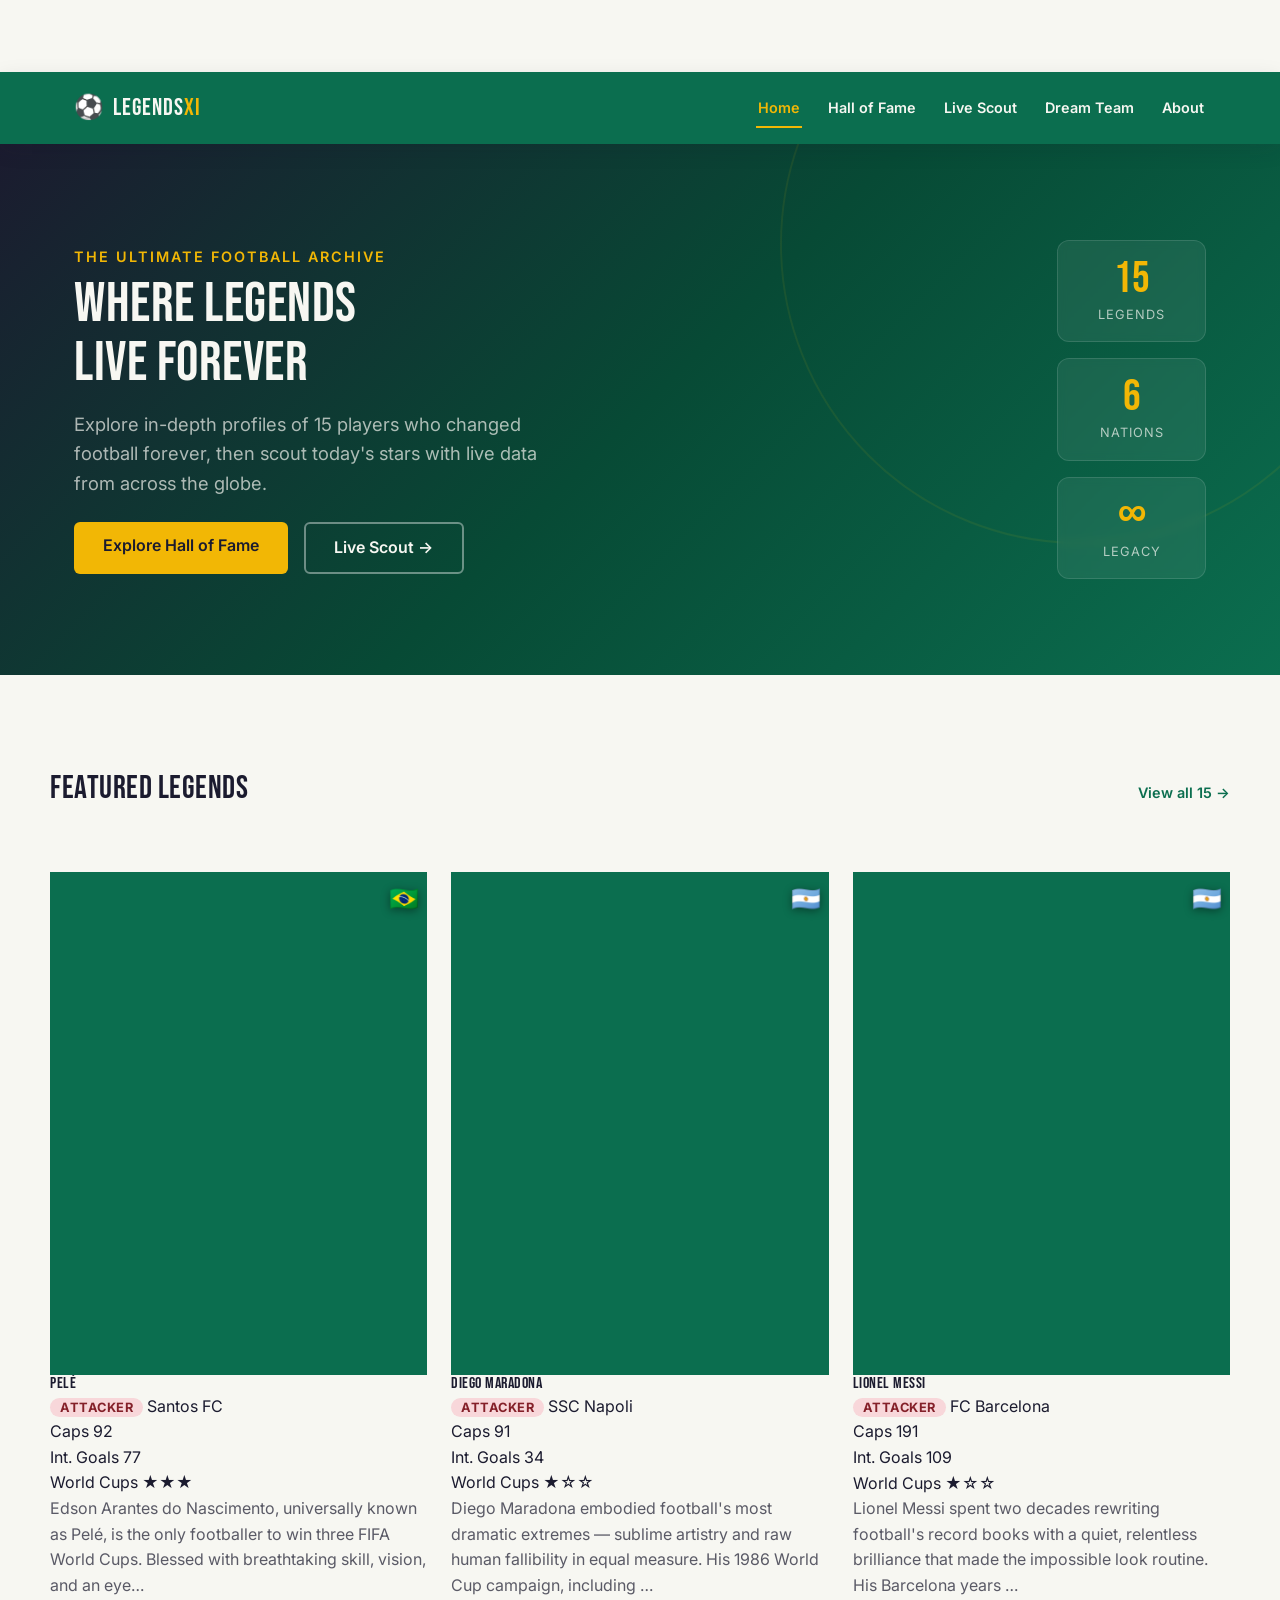
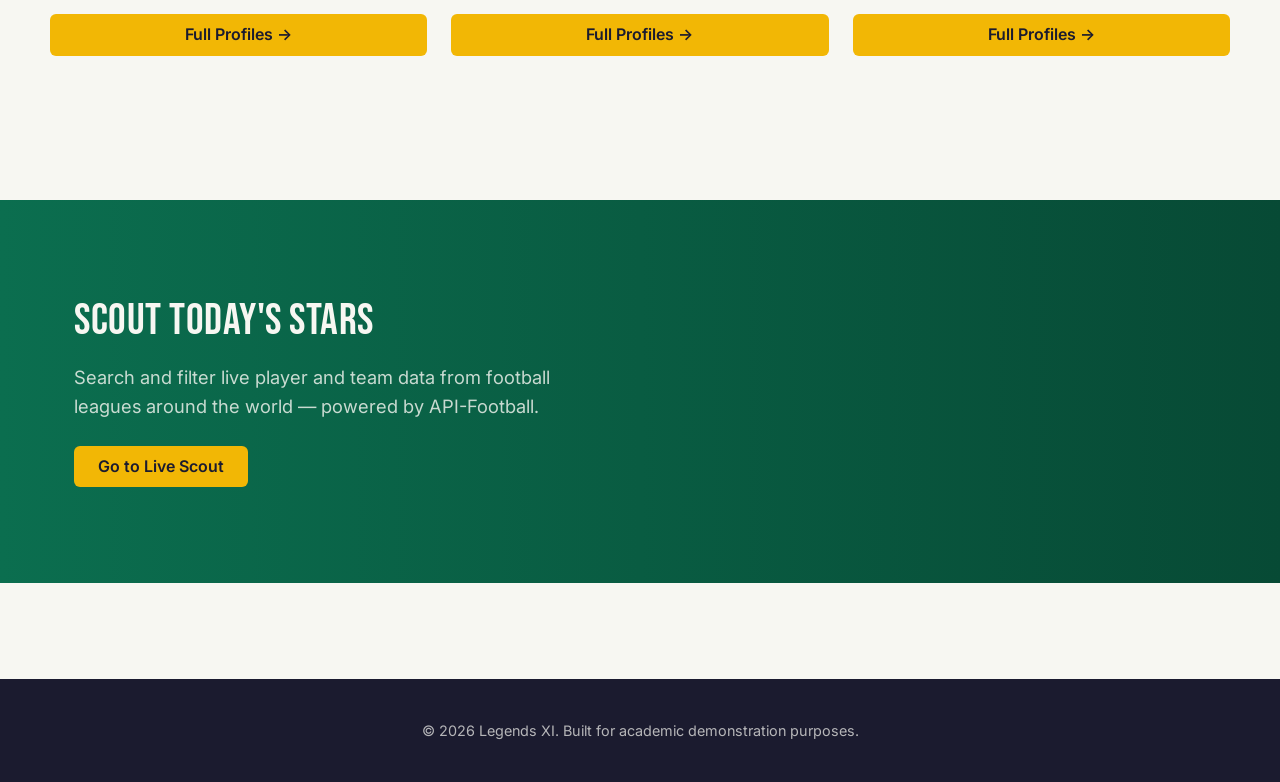
==== commit 57610cb1: "feat: overhaul API to TheSportsDB (name-only search), compact HoF cards with modal, filter bug fix, " ====
--- a/index.html
+++ b/index.html
@@ -39,6 +39,7 @@
           <li><a href="index.html" class="navbar-custom__link is-active">Home</a></li>
           <li><a href="hall-of-fame.html" class="navbar-custom__link">Hall of Fame</a></li>
           <li><a href="live-scout.html" class="navbar-custom__link">Live Scout</a></li>
+          <li><a href="dream-team.html" class="navbar-custom__link">Dream Team</a></li>
           <li><a href="about.html" class="navbar-custom__link">About</a></li>
         </ul>
       </div>
--- a/css/components.css
+++ b/css/components.css
@@ -1,21 +1,43 @@
 /* ==========================================================================
-   COMPONENTS — Sticky Navbar (Phase 3)
-   More components (cards, buttons, states) will be appended in later phases.
-   ========================================================================== */
-
-/* ---- Sticky Navbar Wrapper ----
-   position: sticky keeps it pinned to the top of the viewport on scroll
-   while remaining part of normal document flow (better than `fixed` for
-   accessibility — no risk of overlapping content if JS fails to load). */
+   COMPONENTS — Legends XI (full consolidated file)
+   ========================================================================== */
+
+/* ---- Utility ---- */
+.visually-hidden {
+  position: absolute; width: 1px; height: 1px;
+  overflow: hidden; clip: rect(0,0,0,0); white-space: nowrap;
+}
+
+/* ---- Skip link ---- */
+.skip-link {
+  position: absolute; top: -100px; left: var(--space-sm);
+  background-color: var(--color-accent); color: var(--color-text-on-accent);
+  font-weight: var(--fw-bold); padding: var(--space-xs) var(--space-md);
+  border-radius: 0 0 var(--radius-sm) var(--radius-sm);
+  z-index: 9999; transition: top 0.2s ease; text-decoration: none;
+}
+.skip-link:focus { top: 0; }
+
+/* ==========================================================================
+   STICKY NAVIGATION — Fix #1
+   position:sticky keeps nav in the flow (no layout shift) while pinning
+   it to the top of the viewport. z-index sits above all content.
+   ========================================================================== */
 .navbar-custom {
-  position: sticky;
+  position: sticky;          /* ← sticky, not fixed — avoids content jump */
   top: 0;
   left: 0;
   width: 100%;
   height: var(--navbar-height);
   background-color: var(--color-primary);
   box-shadow: var(--shadow-md);
-  z-index: 1000;
+  z-index: 1000;             /* above cards, modals sit higher at 1100+ */
+  /* Smooth shadow on scroll (intensified by .is-scrolled class from NavController) */
+  transition: box-shadow 0.3s ease;
+}
+
+.navbar-custom.is-scrolled {
+  box-shadow: 0 4px 24px rgba(27, 27, 47, 0.28);
 }
 
 .navbar-custom__container {
@@ -23,129 +45,70 @@
   height: 100%;
   margin: 0 auto;
   padding: 0 var(--space-md);
-
-  /* Flexbox layout: brand on the left, links on the right, toggle hidden on desktop */
   display: flex;
   align-items: center;
   justify-content: space-between;
 }
 
-/* ---- Brand / Logo ---- */
+/* ---- Brand ---- */
 .navbar-custom__brand {
-  display: flex;
-  align-items: center;
-  gap: var(--space-xs);
-  font-family: var(--font-heading);
-  font-size: var(--fs-xl);
-  color: var(--color-text-on-dark);
-  letter-spacing: 1px;
+  display: flex; align-items: center; gap: var(--space-xs);
+  font-family: var(--font-heading); font-size: var(--fs-xl);
+  color: var(--color-text-on-dark); letter-spacing: 1px;
   transition: var(--transition-fast);
 }
-
-.navbar-custom__brand:hover {
-  color: var(--color-accent);
-}
-
-.navbar-custom__brand-mark {
-  font-size: var(--fs-xl);
-}
-
-.navbar-custom__brand-accent {
-  color: var(--color-accent);
-}
-
-/* ---- Nav Links (Flexbox row on desktop) ---- */
+.navbar-custom__brand:hover { color: var(--color-accent); }
+.navbar-custom__brand-accent { color: var(--color-accent); }
+
+/* ---- Nav links (desktop) ---- */
 .navbar-custom__links {
-  display: flex;
-  align-items: center;
-  gap: var(--space-lg);
+  display: flex; align-items: center; gap: var(--space-md);
 }
 
 .navbar-custom__link {
   position: relative;
-  font-family: var(--font-body);
-  font-weight: var(--fw-semibold);
-  font-size: var(--fs-sm);
-  letter-spacing: 0.3px;
+  font-weight: var(--fw-semibold); font-size: var(--fs-sm);
   color: var(--color-text-on-dark);
   padding: var(--space-xs) 2px;
   transition: var(--transition-fast);
 }
 
-/* Animated underline using a pseudo-element — grows from 0 to full width */
 .navbar-custom__link::after {
-  content: '';
-  position: absolute;
-  left: 0;
-  bottom: -4px;
-  width: 0%;
-  height: 2px;
+  content: ''; position: absolute; left: 0; bottom: -4px;
+  width: 0; height: 2px;
   background-color: var(--color-accent);
   transition: var(--transition-fast);
 }
 
-.navbar-custom__link:hover {
-  color: var(--color-accent);
-}
-
-.navbar-custom__link:hover::after {
-  width: 100%;
-}
-
-/* Active page indicator — solid underline, no hover animation needed */
-.navbar-custom__link.is-active {
-  color: var(--color-accent);
-}
-
-.navbar-custom__link.is-active::after {
-  width: 100%;
-}
-
-.navbar-custom__link:active {
-  transform: translateY(1px);
-}
-
-/* ---- Mobile Toggle Button (hamburger) ----
-   Hidden on desktop, shown via media query in responsive.css. */
+.navbar-custom__link:hover { color: var(--color-accent); }
+.navbar-custom__link:hover::after { width: 100%; }
+.navbar-custom__link.is-active { color: var(--color-accent); }
+.navbar-custom__link.is-active::after { width: 100%; }
+.navbar-custom__link:active { transform: translateY(1px); }
+
+/* ---- Mobile toggle ---- */
 .navbar-custom__toggle {
-  display: none;
-  flex-direction: column;
-  justify-content: center;
-  gap: 5px;
-  width: 40px;
-  height: 40px;
-  background: transparent;
-  border: none;
-  cursor: pointer;
-  padding: 0;
-  border-radius: var(--radius-sm);
+  display: none; flex-direction: column; justify-content: center;
+  gap: 5px; width: 40px; height: 40px;
+  background: transparent; border: none; cursor: pointer;
+  padding: 0; border-radius: var(--radius-sm);
   transition: var(--transition-fast);
 }
-
-.navbar-custom__toggle:hover {
-  background-color: rgba(255, 255, 255, 0.1);
-}
+.navbar-custom__toggle:hover { background-color: rgba(255,255,255,0.1); }
 
 .navbar-custom__toggle-bar {
-  width: 24px;
-  height: 2px;
+  width: 24px; height: 2px;
   background-color: var(--color-text-on-dark);
-  border-radius: 2px;
-  transition: var(--transition-base);
-}
-
-/* Toggle button "X" animation when nav is open (class added by NavController.js) */
-.navbar-custom__toggle.is-open .navbar-custom__toggle-bar:nth-child(1) {
-  transform: translateY(7px) rotate(45deg);
-}
-.navbar-custom__toggle.is-open .navbar-custom__toggle-bar:nth-child(2) {
-  opacity: 0;
-}
-.navbar-custom__toggle.is-open .navbar-custom__toggle-bar:nth-child(3) {
-  transform: translateY(-7px) rotate(-45deg);
-}
-
-/* ---- Hero (temporary, expanded properly per-page later) ---- */
+  border-radius: 2px; transition: var(--transition-base);
+}
+
+.navbar-custom__toggle.is-open .navbar-custom__toggle-bar:nth-child(1) { transform: translateY(7px) rotate(45deg); }
+.navbar-custom__toggle.is-open .navbar-custom__toggle-bar:nth-child(2) { opacity: 0; }
+.navbar-custom__toggle.is-open .navbar-custom__toggle-bar:nth-child(3) { transform: translateY(-7px) rotate(-45deg); }
+
+/* ==========================================================================
+   HERO
+   ========================================================================== */
 .hero {
   padding: var(--space-2xl) 0;
   text-align: center;
@@ -153,1064 +116,586 @@
   color: var(--color-text-on-dark);
 }
 
-.hero__title {
-  color: var(--color-text-on-dark);
-  font-size: var(--fs-4xl);
-}
-
-.hero__subtitle {
-  color: var(--color-text-on-dark);
-  opacity: 0.85;
-  font-size: var(--fs-lg);
-  max-width: 600px;
-  margin: 0 auto;
-}
-
-/* ---- Temporary layout scaffolding for Phase 4/5 sections ----
-   Full visual polish (cards, buttons, loading/error states) is built out
-   properly in Phase 4 and Phase 5. These rules just prevent broken/raw
-   layout in the meantime. */
-
-.visually-hidden {
-  position: absolute;
-  width: 1px;
-  height: 1px;
-  overflow: hidden;
-  clip: rect(0, 0, 0, 0);
-  white-space: nowrap;
-}
-
+.hero__title    { color: var(--color-text-on-dark); font-size: var(--fs-4xl); }
+.hero__subtitle { color: var(--color-text-on-dark); opacity: .85; font-size: var(--fs-lg); max-width: 600px; margin: 0 auto; }
+
+/* Home hero variant */
+.hero--home {
+  padding: var(--space-2xl) 0;
+  background: linear-gradient(135deg, var(--color-secondary) 0%, var(--color-primary-dark) 50%, var(--color-primary) 100%);
+  position: relative; overflow: hidden; text-align: left;
+}
+.hero--home::before {
+  content: ''; position: absolute;
+  width: 600px; height: 600px;
+  border: 2px solid rgba(242,183,5,0.08);
+  border-radius: 50%; top: -200px; right: -100px;
+  pointer-events: none;
+}
+.hero__inner   { display: flex; align-items: center; justify-content: space-between; gap: var(--space-xl); flex-wrap: wrap; }
+.hero__text    { flex: 1 1 420px; }
+.hero__eyebrow { font-size: var(--fs-sm); font-weight: var(--fw-semibold); text-transform: uppercase; letter-spacing: 2px; color: var(--color-accent); margin: 0 0 var(--space-xs); }
+.hero__title   { font-size: clamp(2.5rem,6vw,var(--fs-4xl)); color: var(--color-text-on-dark); margin: 0 0 var(--space-sm); line-height: 1.05; }
+.hero__subtitle { font-size: var(--fs-lg); color: rgba(247,247,242,0.8); max-width: 500px; margin: 0 0 var(--space-md); }
+.hero__ctas    { display: flex; gap: var(--space-sm); flex-wrap: wrap; }
+
+.hero__badge-wrap { display: flex; flex-direction: column; gap: var(--space-sm); flex-shrink: 0; }
+.hero__badge { background-color: rgba(255,255,255,0.07); border: 1px solid rgba(255,255,255,0.12); border-radius: var(--radius-md); padding: var(--space-sm) var(--space-lg); text-align: center; min-width: 120px; backdrop-filter: blur(4px); }
+.hero__badge-num   { display: block; font-family: var(--font-heading); font-size: var(--fs-3xl); color: var(--color-accent); line-height: 1; }
+.hero__badge-label { display: block; font-size: var(--fs-xs); text-transform: uppercase; letter-spacing: 1px; color: rgba(247,247,242,.7); margin-top: 4px; }
+
+/* ==========================================================================
+   BUTTONS
+   ========================================================================== */
+.btn-primary {
+  background-color: var(--color-accent); color: var(--color-text-on-accent);
+  border: none; font-family: var(--font-body); font-weight: var(--fw-semibold);
+  padding: var(--space-xs) var(--space-md); border-radius: var(--radius-sm);
+  cursor: pointer; transition: var(--transition-base); display: inline-block;
+}
+.btn-primary:hover  { background-color: var(--color-accent-dark); transform: translateY(-1px); }
+.btn-primary:active { transform: translateY(0); }
+
+.btn-outline {
+  background-color: transparent; color: var(--color-text-on-dark);
+  border: 2px solid rgba(255,255,255,0.4); font-family: var(--font-body);
+  font-weight: var(--fw-semibold); padding: var(--space-xs) var(--space-md);
+  border-radius: var(--radius-sm); cursor: pointer;
+  transition: var(--transition-base); display: inline-block;
+}
+.btn-outline:hover         { border-color: var(--color-accent); color: var(--color-accent); }
+.btn-outline--dark         { color: var(--color-text-primary); border-color: var(--color-border); }
+.btn-outline--dark:hover   { border-color: var(--color-primary); color: var(--color-primary); }
+.btn-primary--lg, .btn-outline--lg { padding: .7rem 1.8rem; font-size: var(--fs-base); }
+
+/* ==========================================================================
+   CARDS — shared grid
+   ========================================================================== */
 .legends-grid {
   display: grid;
-  grid-template-columns: repeat(auto-fill, minmax(260px, 1fr));
+  grid-template-columns: repeat(auto-fill, minmax(180px, 1fr));
   gap: var(--space-md);
   padding: var(--space-lg) 0;
 }
 
-.btn-primary {
-  background-color: var(--color-accent);
-  color: var(--color-text-on-accent);
-  border: none;
-  font-weight: var(--fw-semibold);
-  padding: var(--space-xs) var(--space-md);
-  border-radius: var(--radius-sm);
-  cursor: pointer;
-  transition: var(--transition-base);
-}
-
-.btn-primary:hover {
-  background-color: var(--color-accent-dark);
-  transform: translateY(-1px);
-}
-
-.btn-primary:active {
-  transform: translateY(0);
-}
-
-.scout-search-form {
-  display: flex;
-  flex-wrap: wrap;
-  gap: var(--space-sm);
-  padding: var(--space-md) 0;
-}
-
-.scout-search-form__input,
-.scout-search-form__select {
-  font-family: var(--font-body);
-  font-size: var(--fs-base);
-  padding: var(--space-xs) var(--space-sm);
-  border: 1px solid var(--color-border);
-  border-radius: var(--radius-sm);
-  background-color: var(--color-surface);
-  color: var(--color-text-primary);
-  transition: var(--transition-fast);
-}
-
-.scout-search-form__input {
-  flex: 1 1 240px;
-}
-
-.scout-search-form__input:focus,
-.scout-search-form__select:focus {
-  border-color: var(--color-accent);
-}
-
-.state-panel--hidden {
-  display: none;
-}
-
-.about-content {
-  padding: var(--space-lg) 0 var(--space-2xl);
-  max-width: 760px;
-}
-
-.scout-pagination {
-  display: flex;
-  justify-content: center;
-  gap: var(--space-xs);
-  padding: var(--space-md) 0 var(--space-2xl);
-}
-
-/* ==========================================================================
-   LEGEND CARDS (Phase 4)
-   ========================================================================== */
-
-/* ---- Card Shell ---- */
-.legend-card {
+.legends-grid--home {
+  grid-template-columns: repeat(auto-fill, minmax(300px, 1fr));
+}
+
+/* ---- Scroll-in animation base state ---- */
+.legend-card, .scout-card {
+  opacity: 0;
+  transform: translateY(16px);
+  transition: opacity 0.4s ease, transform 0.4s ease, box-shadow 0.3s ease;
+}
+.legend-card.is-visible, .scout-card.is-visible { opacity: 1; transform: translateY(0); }
+.no-observer .legend-card, .no-observer .scout-card { opacity: 1; transform: none; }
+
+/* ==========================================================================
+   LEGEND CARDS — compact (Hall of Fame, Fix #2)
+   Shows only photo + name. Details live in the modal.
+   ========================================================================== */
+.legend-card--compact {
   background-color: var(--color-surface);
   border-radius: var(--radius-md);
   box-shadow: var(--shadow-sm);
   overflow: hidden;
-  display: flex;
-  flex-direction: column;
+  cursor: pointer;
+  border: 2px solid transparent;
   transition: var(--transition-base);
 }
-
-.legend-card:hover {
+.legend-card--compact:hover {
+  border-color: var(--color-accent);
   transform: translateY(-4px);
   box-shadow: var(--shadow-lg);
 }
-
-/* ---- Card Image ---- */
-.legend-card__img-wrap {
+.legend-card--compact:focus-visible {
+  outline: 3px solid var(--color-accent);
+  outline-offset: 2px;
+}
+
+.legend-card__img-wrap { position: relative; width: 100%; aspect-ratio: 3/4; overflow: hidden; background-color: var(--color-primary); }
+.legend-card__img      { width: 100%; height: 100%; object-fit: cover; object-position: top center; transition: transform 0.4s ease; }
+.legend-card--compact:hover .legend-card__img { transform: scale(1.05); }
+.legend-card__flag     { position: absolute; top: var(--space-xs); right: var(--space-xs); font-size: 1.5rem; filter: drop-shadow(0 2px 4px rgba(0,0,0,0.4)); }
+
+/* Hover overlay — "View Profile" */
+.legend-card__overlay {
+  position: absolute; inset: 0;
+  background: linear-gradient(to top, rgba(11,110,79,0.85) 0%, transparent 55%);
+  display: flex; align-items: flex-end; justify-content: center;
+  padding-bottom: var(--space-sm);
+  opacity: 0; transition: var(--transition-base);
+}
+.legend-card--compact:hover .legend-card__overlay { opacity: 1; }
+.legend-card__overlay-text {
+  color: #fff; font-weight: var(--fw-semibold); font-size: var(--fs-sm);
+  letter-spacing: 0.5px;
+}
+
+.legend-card__compact-body {
+  padding: var(--space-sm);
+  display: flex; flex-direction: column; align-items: center; gap: 6px;
+  text-align: center;
+}
+.legend-card__name { font-size: var(--fs-base); font-family: var(--font-heading); color: var(--color-secondary); margin: 0; }
+
+/* Position pill colours */
+.legend-card__pos            { font-size: var(--fs-xs); font-weight: var(--fw-bold); padding: 2px 10px; border-radius: 999px; text-transform: uppercase; letter-spacing: .5px; }
+.legend-card__pos--goalkeeper { background: #FFF3CD; color: #856404; }
+.legend-card__pos--defender   { background: #D1E7DD; color: #0A3622; }
+.legend-card__pos--midfielder { background: #CFE2FF; color: #084298; }
+.legend-card__pos--attacker   { background: #F8D7DA; color: #842029; }
+.legend-card__pos--forward    { background: #F8D7DA; color: #842029; }
+.legend-card__pos--unknown    { background: var(--color-surface-alt); color: var(--color-text-secondary); }
+
+/* ==========================================================================
+   HOF MODAL — Full player detail (Fix #2)
+   ========================================================================== */
+.hof-modal-overlay {
+  position: fixed; inset: 0;
+  background: rgba(27,27,47,0.75);
+  backdrop-filter: blur(4px);
+  z-index: 1200;
+  display: flex; align-items: center; justify-content: center;
+  padding: var(--space-md);
+  opacity: 0; pointer-events: none;
+  transition: opacity 0.3s ease;
+}
+.hof-modal-overlay.is-open { opacity: 1; pointer-events: all; }
+
+.hof-modal {
+  background: var(--color-surface);
+  border-radius: var(--radius-lg);
+  max-width: 680px; width: 100%;
+  max-height: 88vh; overflow-y: auto;
+  box-shadow: var(--shadow-lg);
   position: relative;
-  width: 100%;
-  /* Fixed aspect ratio so every card image is the same height regardless of source */
-  aspect-ratio: 4 / 3;
-  overflow: hidden;
-  background-color: var(--color-primary);
-}
-
-.legend-card__img {
-  width: 100%;
-  height: 100%;
-  object-fit: cover;
-  object-position: top center;
-  transition: transform 0.4s ease;
-}
-
-.legend-card:hover .legend-card__img {
-  transform: scale(1.04);
-}
-
-.legend-card__flag {
-  position: absolute;
-  top: var(--space-xs);
-  right: var(--space-xs);
-  font-size: 1.6rem;
-  line-height: 1;
-  filter: drop-shadow(0 2px 4px rgba(0,0,0,0.4));
-}
-
-/* ---- Card Body ---- */
-.legend-card__body {
-  padding: var(--space-md);
-  display: flex;
-  flex-direction: column;
-  gap: var(--space-xs);
-  flex: 1;
-}
-
-.legend-card__name {
-  font-size: var(--fs-xl);
-  color: var(--color-secondary);
-  margin: 0;
-}
-
-/* ---- Position + Club Meta Row ---- */
-.legend-card__meta {
-  display: flex;
-  align-items: center;
-  gap: var(--space-xs);
+  transform: translateY(20px);
+  transition: transform 0.3s ease;
+}
+.hof-modal-overlay.is-open .hof-modal { transform: translateY(0); }
+
+.hof-modal__close {
+  position: absolute; top: var(--space-sm); right: var(--space-sm);
+  width: 36px; height: 36px;
+  background: var(--color-surface-alt); border: none;
+  border-radius: 50%; font-size: 1.3rem; cursor: pointer;
+  display: flex; align-items: center; justify-content: center;
+  z-index: 1; transition: var(--transition-fast);
+}
+.hof-modal__close:hover { background: var(--color-accent); color: var(--color-text-on-accent); }
+
+.hof-modal__inner { padding: var(--space-lg); }
+
+.hof-modal__hero {
+  display: flex; gap: var(--space-md); align-items: flex-start;
+  margin-bottom: var(--space-md);
   flex-wrap: wrap;
 }
-
-.legend-card__pos {
-  font-size: var(--fs-xs);
-  font-weight: var(--fw-bold);
-  padding: 2px 10px;
-  border-radius: 999px;
-  text-transform: uppercase;
-  letter-spacing: 0.5px;
-}
-
-/* Position colour coding for quick visual scanning */
-.legend-card__pos--goalkeeper { background-color: #FFF3CD; color: #856404; }
-.legend-card__pos--defender   { background-color: #D1E7DD; color: #0A3622; }
-.legend-card__pos--midfielder { background-color: #CFE2FF; color: #084298; }
-.legend-card__pos--attacker   { background-color: #F8D7DA; color: #842029; }
-
-.legend-card__club {
-  font-size: var(--fs-xs);
-  color: var(--color-text-secondary);
-  font-weight: var(--fw-medium);
-}
-
-.legend-card__years {
-  font-size: var(--fs-xs);
-  color: var(--color-text-secondary);
-  margin: 0;
-}
-
-/* ---- Stats Row ---- */
-.legend-card__stats {
-  display: flex;
-  gap: var(--space-sm);
-  border-top: 1px solid var(--color-border);
-  border-bottom: 1px solid var(--color-border);
-  padding: var(--space-xs) 0;
-  margin: var(--space-xs) 0;
-}
-
-.legend-card__stat {
-  display: flex;
-  flex-direction: column;
-  align-items: center;
-  flex: 1;
-}
-
-.legend-card__stat-label {
-  font-size: var(--fs-xs);
-  color: var(--color-text-secondary);
-  text-transform: uppercase;
-  letter-spacing: 0.4px;
-}
-
-.legend-card__stat-value {
-  font-size: var(--fs-lg);
-  font-weight: var(--fw-bold);
-  color: var(--color-secondary);
-}
-
-.legend-card__stat-value--stars {
-  color: var(--color-accent);
-  font-size: var(--fs-base);
-  letter-spacing: 2px;
-}
-
-/* ---- Badges ---- */
-.legend-card__badges {
-  display: flex;
-  gap: var(--space-xs);
-  flex-wrap: wrap;
-}
-
-.legend-badge {
-  font-size: var(--fs-xs);
-  font-weight: var(--fw-semibold);
-  padding: 2px 10px;
-  border-radius: 999px;
-}
-
-.legend-badge--gold {
-  background-color: var(--color-accent);
-  color: var(--color-text-on-accent);
-}
-
-.legend-badge--muted {
-  background-color: var(--color-surface-alt);
-  color: var(--color-text-secondary);
-}
-
-/* ---- Legacy Stat + Bio ---- */
-.legend-card__legacy {
-  font-size: var(--fs-sm);
-  color: var(--color-text-secondary);
-  margin: 0;
-}
-
-.legend-card__legacy strong {
-  color: var(--color-primary);
-}
-
-.legend-card__bio {
-  font-size: var(--fs-sm);
-  color: var(--color-text-secondary);
-  line-height: 1.65;
-  margin: 0;
-}
-
-/* ==========================================================================
-   FILTER BAR (Phase 4)
+.hof-modal__photo {
+  width: 140px; height: 170px; object-fit: cover; object-position: top;
+  border-radius: var(--radius-md); flex-shrink: 0;
+  box-shadow: var(--shadow-md);
+}
+.hof-modal__title-block { flex: 1; min-width: 200px; }
+.hof-modal__flag   { font-size: 2rem; }
+.hof-modal__name   { font-size: var(--fs-3xl); color: var(--color-secondary); margin: 4px 0; }
+.hof-modal__sub    { font-size: var(--fs-sm); color: var(--color-text-secondary); margin: 0 0 var(--space-xs); }
+.hof-modal__badges { display: flex; flex-wrap: wrap; gap: 6px; margin-top: var(--space-xs); }
+
+.hof-modal__stats-row {
+  display: flex; justify-content: space-around;
+  background: var(--color-surface-alt);
+  border-radius: var(--radius-md);
+  padding: var(--space-md) 0;
+  margin-bottom: var(--space-md);
+}
+.hof-modal__stat       { display: flex; flex-direction: column; align-items: center; gap: 4px; }
+.hof-modal__stat-val   { font-family: var(--font-heading); font-size: var(--fs-2xl); color: var(--color-secondary); }
+.hof-modal__stat-label { font-size: var(--fs-xs); color: var(--color-text-secondary); text-transform: uppercase; letter-spacing: .4px; }
+
+.hof-modal__section       { margin-bottom: var(--space-md); }
+.hof-modal__section-title { font-size: var(--fs-base); font-weight: var(--fw-bold); color: var(--color-primary); margin: 0 0 var(--space-xs); }
+.hof-modal__legacy        { font-size: var(--fs-sm); color: var(--color-text-secondary); margin: 0; font-style: italic; }
+.hof-modal__bio           { font-size: var(--fs-sm); color: var(--color-text-secondary); line-height: 1.75; margin: 0; }
+
+/* Prevent body scroll while modal open */
+body.modal-open { overflow: hidden; }
+
+/* Legend badges */
+.legend-badge             { font-size: var(--fs-xs); font-weight: var(--fw-semibold); padding: 2px 10px; border-radius: 999px; }
+.legend-badge--gold       { background: var(--color-accent); color: var(--color-text-on-accent); }
+.legend-badge--muted      { background: var(--color-surface-alt); color: var(--color-text-secondary); }
+.legend-badge--era        { background: var(--color-primary); color: var(--color-text-on-dark); }
+
+/* ==========================================================================
+   HALL OF FAME FILTERS (Fix #6)
    ========================================================================== */
 .hof-filters {
-  display: flex;
-  flex-wrap: wrap;
-  gap: var(--space-md);
+  display: flex; flex-wrap: wrap; gap: var(--space-md);
   padding: var(--space-lg) 0 var(--space-sm);
   border-bottom: 1px solid var(--color-border);
   margin-bottom: var(--space-sm);
-}
-
-.hof-filters__group {
-  display: flex;
   align-items: center;
-  gap: var(--space-xs);
-  flex-wrap: wrap;
-}
-
-.hof-filters__label {
-  font-size: var(--fs-xs);
-  font-weight: var(--fw-bold);
-  text-transform: uppercase;
-  letter-spacing: 0.5px;
-  color: var(--color-text-secondary);
-  white-space: nowrap;
-}
-
-.hof-filters__btns {
-  display: flex;
-  flex-wrap: wrap;
-  gap: 6px;
-}
+}
+.hof-filters__group   { display: flex; align-items: center; gap: var(--space-xs); flex-wrap: wrap; }
+.hof-filters__label   { font-size: var(--fs-xs); font-weight: var(--fw-bold); text-transform: uppercase; letter-spacing: .5px; color: var(--color-text-secondary); white-space: nowrap; }
+.hof-filters__btns    { display: flex; flex-wrap: wrap; gap: 6px; }
 
 .hof-filter-btn {
-  font-family: var(--font-body);
-  font-size: var(--fs-xs);
-  font-weight: var(--fw-semibold);
-  padding: 4px 14px;
-  border-radius: 999px;
+  font-family: var(--font-body); font-size: var(--fs-xs); font-weight: var(--fw-semibold);
+  padding: 4px 14px; border-radius: 999px;
   border: 1px solid var(--color-border);
-  background-color: var(--color-surface);
-  color: var(--color-text-primary);
-  cursor: pointer;
+  background: var(--color-surface); color: var(--color-text-primary);
+  cursor: pointer; transition: var(--transition-fast);
+}
+.hof-filter-btn:hover        { border-color: var(--color-primary); color: var(--color-primary); }
+.hof-filter-btn.is-active    { background: var(--color-primary); color: var(--color-text-on-dark); border-color: var(--color-primary); }
+.hof-filter-btn--reset       { border-color: var(--color-error); color: var(--color-error); margin-left: auto; }
+.hof-filter-btn--reset:hover { background: var(--color-error); color: #fff; border-color: var(--color-error); }
+
+/* ==========================================================================
+   STATE PANELS
+   ========================================================================== */
+.state-panel         { grid-column: 1 / -1; text-align: center; padding: var(--space-2xl) var(--space-md); }
+.state-panel--hidden { display: none; }
+.state-panel__icon   { font-size: 3rem; margin: 0 0 var(--space-sm); }
+.state-panel__title  { font-family: var(--font-heading); font-size: var(--fs-2xl); color: var(--color-secondary); margin: 0 0 var(--space-xs); }
+.state-panel__msg    { font-size: var(--fs-sm); color: var(--color-text-secondary); margin: 0; }
+
+/* ── Spinner ── */
+.spinner { display: flex; justify-content: center; align-items: center; margin: 0 auto var(--space-sm); width: 60px; height: 60px; }
+.spinner__ball {
+  width: 48px; height: 48px; border-radius: 50%;
+  background: radial-gradient(circle at 50% 50%, #fff 60%, transparent 60%),
+    conic-gradient(#222 0deg 72deg, #fff 72deg 144deg, #222 144deg 216deg, #fff 216deg 288deg, #222 288deg 360deg);
+  box-shadow: inset 0 0 0 2px #222, var(--shadow-md);
+  animation: spinBall 0.9s linear infinite;
+}
+@keyframes spinBall { to { transform: rotate(360deg); } }
+
+/* ==========================================================================
+   SCOUT PAGE — search form + cards + fixtures (Fix #3, #5)
+   ========================================================================== */
+.scout-search-form {
+  background: var(--color-surface); border-radius: var(--radius-md);
+  box-shadow: var(--shadow-sm); padding: var(--space-md);
+  display: flex; flex-wrap: wrap; gap: var(--space-sm);
+  align-items: center; margin: var(--space-lg) 0 var(--space-md);
+}
+.scout-search-form__input {
+  flex: 1 1 220px; font-family: var(--font-body); font-size: var(--fs-base);
+  padding: .6rem var(--space-sm); border: 1.5px solid var(--color-border);
+  border-radius: var(--radius-sm); background: var(--color-bg);
+  color: var(--color-text-primary); transition: var(--transition-fast);
+}
+.scout-search-form__input::placeholder { color: var(--color-text-secondary); }
+.scout-search-form__input:focus { border-color: var(--color-primary); outline: none; box-shadow: 0 0 0 3px rgba(11,110,79,.15); }
+
+.scout-search-form__select {
+  flex: 0 1 180px; font-family: var(--font-body); font-size: var(--fs-sm);
+  padding: .6rem var(--space-sm); border: 1.5px solid var(--color-border);
+  border-radius: var(--radius-sm); background: var(--color-bg);
+  color: var(--color-text-primary); cursor: pointer;
+  appearance: none;
+  background-image: url("data:image/svg+xml,%3Csvg xmlns='http://www.w3.org/2000/svg' width='12' height='8' viewBox='0 0 12 8'%3E%3Cpath fill='%235A5A66' d='M6 8L0 0h12z'/%3E%3C/svg%3E");
+  background-repeat: no-repeat; background-position: right 12px center;
+  padding-right: 2.2rem;
+}
+
+/* Position filter pills (scout page) */
+.scout-pos-filters { display: flex; flex-wrap: wrap; gap: 6px; padding: 0 0 var(--space-md); }
+.scout-pos-btn {
+  font-family: var(--font-body); font-size: var(--fs-xs); font-weight: var(--fw-semibold);
+  padding: 4px 16px; border-radius: 999px;
+  border: 1px solid var(--color-border);
+  background: var(--color-surface); color: var(--color-text-primary);
+  cursor: pointer; transition: var(--transition-fast);
+}
+.scout-pos-btn:hover  { border-color: var(--color-primary); color: var(--color-primary); }
+.scout-pos-btn.is-active { background: var(--color-primary); color: var(--color-text-on-dark); border-color: var(--color-primary); }
+
+/* ── Scout Card ── */
+.scout-card {
+  background: var(--color-surface); border-radius: var(--radius-md);
+  box-shadow: var(--shadow-sm); overflow: hidden;
+  display: flex; flex-direction: column;
+  border: 1px solid var(--color-border);
+  transition: var(--transition-base);
+}
+.scout-card:hover { transform: translateY(-3px); box-shadow: var(--shadow-md); border-color: var(--color-primary); }
+
+.scout-card__header { display: flex; align-items: flex-start; gap: var(--space-sm); padding: var(--space-md) var(--space-md) var(--space-xs); position: relative; }
+.scout-card__photo-wrap { flex-shrink: 0; width: 64px; height: 64px; border-radius: 50%; overflow: hidden; background: var(--color-primary); border: 2px solid var(--color-border); }
+.scout-card__photo { width: 100%; height: 100%; object-fit: cover; }
+.scout-card__title  { flex: 1; min-width: 0; }
+.scout-card__name   { font-size: var(--fs-base); font-weight: var(--fw-bold); color: var(--color-secondary); margin: 0 0 2px; white-space: nowrap; overflow: hidden; text-overflow: ellipsis; }
+.scout-card__meta   { font-size: var(--fs-xs); color: var(--color-text-secondary); margin: 0 0 var(--space-xs); }
+
+.scout-card__team       { display: flex; align-items: center; gap: var(--space-xs); padding: var(--space-xs) var(--space-md); background: var(--color-surface-alt); border-top: 1px solid var(--color-border); border-bottom: 1px solid var(--color-border); }
+.scout-card__team-name  { font-size: var(--fs-sm); font-weight: var(--fw-semibold); color: var(--color-text-primary); flex: 1; }
+
+.scout-card__detail-row { display: flex; flex-wrap: wrap; gap: var(--space-xs); padding: var(--space-xs) var(--space-md); font-size: var(--fs-xs); color: var(--color-text-secondary); }
+
+/* ── Fixtures button + panel ── */
+.scout-card__fixtures-btn {
+  margin: var(--space-xs) var(--space-md) var(--space-sm);
+  font-family: var(--font-body); font-size: var(--fs-xs); font-weight: var(--fw-semibold);
+  padding: 5px 14px; border-radius: var(--radius-sm);
+  border: 1px solid var(--color-primary); color: var(--color-primary);
+  background: transparent; cursor: pointer; transition: var(--transition-fast);
+  align-self: flex-start;
+}
+.scout-card__fixtures-btn:hover { background: var(--color-primary); color: var(--color-text-on-dark); }
+.scout-card__fixtures-btn:disabled { opacity: .5; cursor: wait; }
+
+.scout-card__fixtures-panel { border-top: 1px solid var(--color-border); }
+
+.fixtures-panel { padding: var(--space-sm) var(--space-md); display: grid; grid-template-columns: 1fr 1fr; gap: var(--space-sm); }
+.fixtures-section__title { font-size: var(--fs-xs); font-weight: var(--fw-bold); color: var(--color-primary); text-transform: uppercase; letter-spacing: .5px; margin: 0 0 6px; }
+.fixture-row { display: flex; flex-direction: column; gap: 2px; padding: 4px 0; border-bottom: 1px solid var(--color-border); font-size: var(--fs-xs); }
+.fixture-row:last-child { border-bottom: none; }
+.fixture-row__date   { color: var(--color-text-secondary); }
+.fixture-row__teams  { font-weight: var(--fw-semibold); color: var(--color-text-primary); }
+.fixture-row__score  { font-weight: var(--fw-bold); color: var(--color-primary); }
+.fixture-row__time   { color: var(--color-text-secondary); }
+.fixtures-empty, .fixtures-error { font-size: var(--fs-xs); color: var(--color-text-secondary); padding: var(--space-xs) 0; margin: 0; }
+
+/* Pagination */
+.scout-pagination      { display: flex; flex-direction: column; align-items: center; gap: var(--space-sm); padding: var(--space-md) 0 var(--space-2xl); }
+.pagination-summary    { font-size: var(--fs-sm); color: var(--color-text-secondary); margin: 0; }
+.pagination-controls   { display: flex; align-items: center; gap: 6px; flex-wrap: wrap; justify-content: center; }
+.pagination-btn        { font-family: var(--font-body); font-size: var(--fs-sm); font-weight: var(--fw-semibold); padding: 6px 14px; border: 1.5px solid var(--color-border); border-radius: var(--radius-sm); background: var(--color-surface); color: var(--color-text-primary); cursor: pointer; transition: var(--transition-fast); }
+.pagination-btn:hover:not([disabled]) { border-color: var(--color-primary); color: var(--color-primary); }
+.pagination-btn.is-active { background: var(--color-primary); color: var(--color-text-on-dark); border-color: var(--color-primary); }
+.pagination-btn[disabled] { opacity: .4; cursor: not-allowed; }
+.pagination-ellipsis   { font-size: var(--fs-sm); color: var(--color-text-secondary); padding: 0 4px; }
+
+/* Scout welcome */
+.scout-welcome        { grid-column: 1/-1; text-align: center; padding: var(--space-2xl) var(--space-md); }
+.scout-welcome__icon  { font-size: 3.5rem; margin: 0 0 var(--space-sm); }
+.scout-welcome__title { font-family: var(--font-heading); font-size: var(--fs-2xl); color: var(--color-secondary); margin: 0 0 var(--space-xs); }
+.scout-welcome__text  { font-size: var(--fs-base); color: var(--color-text-secondary); line-height: 1.7; margin: 0; }
+
+/* ==========================================================================
+   HOME PAGE
+   ========================================================================== */
+.home-section { padding: var(--space-2xl) 0 var(--space-lg); }
+.home-section__header { display: flex; align-items: baseline; justify-content: space-between; margin-bottom: var(--space-md); gap: var(--space-sm); }
+.home-section__title  { font-size: var(--fs-2xl); color: var(--color-secondary); margin: 0; }
+.home-section__link   { font-size: var(--fs-sm); font-weight: var(--fw-semibold); color: var(--color-primary); transition: var(--transition-fast); white-space: nowrap; }
+.home-section__link:hover { color: var(--color-accent); }
+
+.scout-teaser { background: linear-gradient(90deg, var(--color-primary) 0%, var(--color-primary-dark) 100%); padding: var(--space-2xl) 0; margin-top: var(--space-xl); }
+.scout-teaser__title { font-size: var(--fs-3xl); color: var(--color-text-on-dark); margin: 0 0 var(--space-sm); }
+.scout-teaser__text  { color: rgba(247,247,242,.8); font-size: var(--fs-lg); max-width: 480px; margin: 0 0 var(--space-md); }
+
+/* ==========================================================================
+   DREAM TEAM PAGE (Fix #4)
+   ========================================================================== */
+.dt-controls { padding: var(--space-lg) 0 0; }
+.dt-controls__inner { display: flex; align-items: flex-end; flex-wrap: wrap; gap: var(--space-md); padding: var(--space-md); background: var(--color-surface); border-radius: var(--radius-md); box-shadow: var(--shadow-sm); }
+.dt-controls__group { display: flex; flex-direction: column; gap: 4px; }
+.dt-controls__label { font-size: var(--fs-xs); font-weight: var(--fw-bold); text-transform: uppercase; letter-spacing: .5px; color: var(--color-text-secondary); }
+.dt-controls__name-input { flex: 1 1 200px; }
+.dt-controls__reset { color: var(--color-text-primary); border-color: var(--color-border); align-self: flex-end; }
+
+/* ── Pitch container ── */
+.dt-pitch-wrap { padding: var(--space-lg) 0 var(--space-2xl); }
+
+.pitch {
+  position: relative;
+  width: 100%;
+  max-width: 680px;
+  margin: 0 auto;
+  aspect-ratio: 7 / 10;
+  background: linear-gradient(180deg,
+    #2d8a4e 0%, #2d8a4e 9%,
+    #3a9d5c 9%, #3a9d5c 18%,
+    #2d8a4e 18%, #2d8a4e 27%,
+    #3a9d5c 27%, #3a9d5c 36%,
+    #2d8a4e 36%, #2d8a4e 45%,
+    #3a9d5c 45%, #3a9d5c 54%,
+    #2d8a4e 54%, #2d8a4e 63%,
+    #3a9d5c 63%, #3a9d5c 72%,
+    #2d8a4e 72%, #2d8a4e 81%,
+    #3a9d5c 81%, #3a9d5c 90%,
+    #2d8a4e 90%, #2d8a4e 100%
+  );
+  border-radius: var(--radius-md);
+  border: 3px solid rgba(255,255,255,0.3);
+  overflow: hidden;
+  box-shadow: var(--shadow-lg);
+}
+
+/* Pitch markings */
+.pitch__markings     { position: absolute; inset: 0; pointer-events: none; }
+.pitch__centre-line  { position: absolute; top: 50%; left: 0; right: 0; height: 2px; background: rgba(255,255,255,0.4); }
+.pitch__centre-circle {
+  position: absolute; top: 50%; left: 50%;
+  transform: translate(-50%, -50%);
+  width: 18%; aspect-ratio: 1;
+  border: 2px solid rgba(255,255,255,0.4); border-radius: 50%;
+}
+.pitch__penalty-top, .pitch__penalty-bottom {
+  position: absolute; left: 25%; right: 25%;
+  height: 14%; border: 2px solid rgba(255,255,255,0.4);
+}
+.pitch__penalty-top    { top: 0; border-top: none; }
+.pitch__penalty-bottom { bottom: 0; border-bottom: none; }
+.pitch__goal-top, .pitch__goal-bottom {
+  position: absolute; left: 38%; right: 38%;
+  height: 5%; border: 2px solid rgba(255,255,255,0.4);
+}
+.pitch__goal-top    { top: 0; border-top: none; }
+.pitch__goal-bottom { bottom: 0; border-bottom: none; }
+
+/* Pitch counter */
+.pitch__counter {
+  position: absolute; bottom: var(--space-xs); right: var(--space-sm);
+  background: rgba(0,0,0,0.4); color: #fff;
+  font-size: var(--fs-xs); font-weight: var(--fw-semibold);
+  padding: 2px 8px; border-radius: 999px;
+  backdrop-filter: blur(4px);
+}
+
+/* ── Pitch slots ── */
+.pitch-slot {
+  position: absolute;
+  transform: translate(-50%, -50%);
+  display: flex; flex-direction: column; align-items: center; gap: 3px;
+  cursor: pointer; transition: var(--transition-fast);
+  z-index: 2;
+}
+
+.pitch-slot--empty .pitch-slot__add {
+  width: 46px; height: 46px; border-radius: 50%;
+  background: rgba(255,255,255,0.15);
+  border: 2px dashed rgba(255,255,255,0.7);
+  display: flex; align-items: center; justify-content: center;
+  font-size: 1.5rem; color: rgba(255,255,255,0.9);
   transition: var(--transition-fast);
-}
-
-.hof-filter-btn:hover {
-  border-color: var(--color-primary);
-  color: var(--color-primary);
-}
-
-.hof-filter-btn.is-active {
-  background-color: var(--color-primary);
-  color: var(--color-text-on-dark);
-  border-color: var(--color-primary);
-}
-
-/* ==========================================================================
-   STATE PANELS — empty / loading / error (shared, Phase 4-5)
-   ========================================================================== */
-.state-panel {
-  grid-column: 1 / -1; /* span full grid width */
-  text-align: center;
-  padding: var(--space-2xl) var(--space-md);
-}
-
-.state-panel--hidden {
-  display: none;
-}
-
-.state-panel__icon {
-  font-size: 3rem;
-  margin: 0 0 var(--space-sm);
-}
-
-.state-panel__title {
-  font-family: var(--font-heading);
-  font-size: var(--fs-2xl);
-  color: var(--color-secondary);
-  margin: 0 0 var(--space-xs);
-}
-
-.state-panel__msg {
-  font-size: var(--fs-sm);
-  color: var(--color-text-secondary);
-  margin: 0;
-}
-
-/* ==========================================================================
-   HOME PAGE — Hero & Section Styles (Phase 4)
-   ========================================================================== */
-
-.hero--home {
-  padding: var(--space-2xl) 0;
-  background: linear-gradient(135deg, var(--color-secondary) 0%, var(--color-primary-dark) 50%, var(--color-primary) 100%);
-  position: relative;
-  overflow: hidden;
-}
-
-/* Decorative pitch circle behind the hero content */
-.hero--home::before {
-  content: '';
-  position: absolute;
-  width: 600px;
-  height: 600px;
-  border: 2px solid rgba(242, 183, 5, 0.08);
-  border-radius: 50%;
-  top: -200px;
-  right: -100px;
-  pointer-events: none;
-}
-
-.hero__inner {
-  display: flex;
-  align-items: center;
-  justify-content: space-between;
-  gap: var(--space-xl);
-  flex-wrap: wrap;
-}
-
-.hero__text {
-  flex: 1 1 420px;
-}
-
-.hero__eyebrow {
-  font-size: var(--fs-sm);
-  font-weight: var(--fw-semibold);
-  text-transform: uppercase;
-  letter-spacing: 2px;
-  color: var(--color-accent);
-  margin: 0 0 var(--space-xs);
-}
-
-.hero__title {
-  font-size: clamp(2.5rem, 6vw, var(--fs-4xl));
-  color: var(--color-text-on-dark);
-  margin: 0 0 var(--space-sm);
-  line-height: 1.05;
-}
-
-.hero__subtitle {
-  font-size: var(--fs-lg);
-  color: rgba(247, 247, 242, 0.8);
-  max-width: 500px;
-  margin: 0 0 var(--space-md);
-  line-height: 1.6;
-}
-
-.hero__ctas {
-  display: flex;
-  gap: var(--space-sm);
-  flex-wrap: wrap;
-}
-
-/* ---- Outlined button variant ---- */
-.btn-outline {
-  background-color: transparent;
-  color: var(--color-text-on-dark);
-  border: 2px solid rgba(255,255,255,0.4);
-  font-weight: var(--fw-semibold);
-  padding: var(--space-xs) var(--space-md);
-  border-radius: var(--radius-sm);
-  cursor: pointer;
-  transition: var(--transition-base);
-  display: inline-block;
-}
-
-.btn-outline:hover {
+  backdrop-filter: blur(2px);
+}
+.pitch-slot--empty:hover .pitch-slot__add {
+  background: rgba(242,183,5,0.3);
   border-color: var(--color-accent);
   color: var(--color-accent);
-  transform: translateY(-1px);
-}
-
-.btn-primary--lg,
-.btn-outline--lg {
-  padding: 0.7rem 1.8rem;
-  font-size: var(--fs-base);
-}
-
-/* ---- Hero stat badges ---- */
-.hero__badge-wrap {
-  display: flex;
-  flex-direction: column;
-  gap: var(--space-sm);
-  flex-shrink: 0;
-}
-
-.hero__badge {
-  background-color: rgba(255,255,255,0.07);
-  border: 1px solid rgba(255,255,255,0.12);
-  border-radius: var(--radius-md);
-  padding: var(--space-sm) var(--space-lg);
-  text-align: center;
-  min-width: 120px;
-  backdrop-filter: blur(4px);
-}
-
-.hero__badge-num {
-  display: block;
-  font-family: var(--font-heading);
-  font-size: var(--fs-3xl);
-  color: var(--color-accent);
-  line-height: 1;
-}
-
-.hero__badge-label {
-  display: block;
-  font-size: var(--fs-xs);
-  text-transform: uppercase;
-  letter-spacing: 1px;
-  color: rgba(247, 247, 242, 0.7);
-  margin-top: 4px;
-}
-
-/* ---- Home page content sections ---- */
-.home-section {
-  padding: var(--space-2xl) 0 var(--space-lg);
-}
-
-.home-section__header {
-  display: flex;
-  align-items: baseline;
-  justify-content: space-between;
-  margin-bottom: var(--space-md);
-  gap: var(--space-sm);
-}
-
-.home-section__title {
-  font-size: var(--fs-2xl);
-  color: var(--color-secondary);
-  margin: 0;
-}
-
-.home-section__link {
-  font-size: var(--fs-sm);
-  font-weight: var(--fw-semibold);
-  color: var(--color-primary);
+  transform: scale(1.15);
+}
+
+.pitch-slot__label {
+  font-size: 0.65rem; font-weight: var(--fw-bold);
+  color: rgba(255,255,255,0.9); text-transform: uppercase;
+  letter-spacing: .5px; text-shadow: 0 1px 3px rgba(0,0,0,0.5);
+}
+
+/* Filled slot */
+.pitch-slot--filled .pitch-slot__avatar {
+  position: relative; width: 52px; height: 52px; border-radius: 50%;
+  overflow: hidden; border: 2px solid var(--color-accent);
+  box-shadow: 0 2px 8px rgba(0,0,0,0.4);
   transition: var(--transition-fast);
-  white-space: nowrap;
-}
-
-.home-section__link:hover {
-  color: var(--color-accent);
-}
-
-/* Home grid shows 3 cards at a comfortable size */
-.legends-grid--home {
-  grid-template-columns: repeat(auto-fill, minmax(300px, 1fr));
-}
-
-/* ---- Scout Teaser Band ---- */
-.scout-teaser {
-  background: linear-gradient(90deg, var(--color-primary) 0%, var(--color-primary-dark) 100%);
-  padding: var(--space-2xl) 0;
-  margin-top: var(--space-xl);
-}
-
-.scout-teaser__title {
-  font-size: var(--fs-3xl);
-  color: var(--color-text-on-dark);
-  margin: 0 0 var(--space-sm);
-}
-
-.scout-teaser__text {
-  color: rgba(247,247,242,0.8);
-  font-size: var(--fs-lg);
-  max-width: 480px;
-  margin: 0 0 var(--space-md);
-}
-
-/* ==========================================================================
-   LIVE SCOUT PAGE — Search Form, Cards, Spinner, Pagination (Phase 5)
-   ========================================================================== */
-
-/* ---- Search Form ---- */
-.scout-search-form {
-  background-color: var(--color-surface);
-  border-radius: var(--radius-md);
-  box-shadow: var(--shadow-sm);
+}
+.pitch-slot--filled:hover .pitch-slot__avatar { transform: scale(1.1); }
+.pitch-slot__img { width: 100%; height: 100%; object-fit: cover; }
+.pitch-slot__remove {
+  position: absolute; inset: 0;
+  background: rgba(198,40,40,0.85);
+  display: flex; align-items: center; justify-content: center;
+  color: #fff; font-size: 1.1rem; font-weight: bold;
+  opacity: 0; transition: var(--transition-fast);
+}
+.pitch-slot--filled:hover .pitch-slot__remove { opacity: 1; }
+.pitch-slot__name {
+  font-size: 0.65rem; font-weight: var(--fw-bold);
+  color: #fff; text-shadow: 0 1px 4px rgba(0,0,0,0.8);
+  max-width: 70px; text-align: center;
+  white-space: nowrap; overflow: hidden; text-overflow: ellipsis;
+}
+
+/* ── Dream Team Search Modal ── */
+.dt-modal-overlay {
+  position: fixed; inset: 0;
+  background: rgba(27,27,47,0.75); backdrop-filter: blur(4px);
+  z-index: 1200; display: flex; align-items: center; justify-content: center;
   padding: var(--space-md);
-  display: flex;
-  flex-wrap: wrap;
-  gap: var(--space-sm);
-  align-items: center;
-  margin: var(--space-lg) 0 var(--space-md);
-}
-
-.scout-search-form__input {
-  flex: 1 1 220px;
-  font-family: var(--font-body);
-  font-size: var(--fs-base);
-  padding: 0.6rem var(--space-sm);
-  border: 1.5px solid var(--color-border);
-  border-radius: var(--radius-sm);
-  background-color: var(--color-bg);
-  color: var(--color-text-primary);
-  transition: var(--transition-fast);
-}
-
-.scout-search-form__input::placeholder {
-  color: var(--color-text-secondary);
-}
-
-.scout-search-form__input:focus {
-  border-color: var(--color-primary);
-  outline: none;
-  box-shadow: 0 0 0 3px rgba(11, 110, 79, 0.15);
-}
-
-.scout-search-form__select {
-  flex: 0 1 180px;
-  font-family: var(--font-body);
-  font-size: var(--fs-sm);
-  padding: 0.6rem var(--space-sm);
-  border: 1.5px solid var(--color-border);
-  border-radius: var(--radius-sm);
-  background-color: var(--color-bg);
-  color: var(--color-text-primary);
-  transition: var(--transition-fast);
-  cursor: pointer;
-}
-
-.scout-search-form__select:focus {
-  border-color: var(--color-primary);
-  outline: none;
-}
-
-/* ---- CSS Football Spinner ---- */
-.spinner {
-  display: flex;
-  justify-content: center;
-  align-items: center;
-  margin: 0 auto var(--space-sm);
-  width: 60px;
-  height: 60px;
-  position: relative;
-}
-
-.spinner__ball {
-  width: 48px;
-  height: 48px;
-  border-radius: 50%;
-  background:
-    /* Black pentagon patches on a white ball */
-    radial-gradient(circle at 50% 50%, #fff 60%, transparent 60%),
-    conic-gradient(
-      #222 0deg 72deg,
-      #fff 72deg 144deg,
-      #222 144deg 216deg,
-      #fff 216deg 288deg,
-      #222 288deg 360deg
-    );
-  box-shadow: inset 0 0 0 2px #222, var(--shadow-md);
-  animation: spinBall 0.9s linear infinite;
-}
-
-@keyframes spinBall {
-  to { transform: rotate(360deg); }
-}
-
-/* ---- Scout Welcome State ---- */
-.scout-welcome {
-  grid-column: 1 / -1;
-  text-align: center;
-  padding: var(--space-2xl) var(--space-md);
-}
-
-.scout-welcome__icon {
-  font-size: 3.5rem;
-  margin: 0 0 var(--space-sm);
-}
-
-.scout-welcome__title {
-  font-family: var(--font-heading);
-  font-size: var(--fs-2xl);
-  color: var(--color-secondary);
-  margin: 0 0 var(--space-xs);
-}
-
-.scout-welcome__text {
-  font-size: var(--fs-base);
-  color: var(--color-text-secondary);
-  line-height: 1.7;
-  margin: 0;
-}
-
-/* ---- Scout Player Cards ---- */
-.scout-card {
-  background-color: var(--color-surface);
-  border-radius: var(--radius-md);
-  box-shadow: var(--shadow-sm);
-  overflow: hidden;
-  display: flex;
-  flex-direction: column;
-  transition: var(--transition-base);
-  border: 1px solid var(--color-border);
-}
-
-.scout-card:hover {
-  transform: translateY(-3px);
-  box-shadow: var(--shadow-md);
-  border-color: var(--color-primary);
-}
-
-/* ---- Scout Card Header ---- */
-.scout-card__header {
-  display: flex;
-  align-items: flex-start;
-  gap: var(--space-sm);
-  padding: var(--space-md) var(--space-md) var(--space-xs);
-  position: relative;
-}
-
-.scout-card__photo-wrap {
-  flex-shrink: 0;
-  width: 64px;
-  height: 64px;
-  border-radius: 50%;
-  overflow: hidden;
-  background-color: var(--color-primary);
-  border: 2px solid var(--color-border);
-}
-
-.scout-card__photo {
-  width: 100%;
-  height: 100%;
-  object-fit: cover;
-}
-
-.scout-card__title {
-  flex: 1;
-  min-width: 0;
-}
-
-.scout-card__name {
-  font-size: var(--fs-base);
-  font-family: var(--font-body);
-  font-weight: var(--fw-bold);
-  color: var(--color-secondary);
-  margin: 0 0 2px;
-  white-space: nowrap;
-  overflow: hidden;
-  text-overflow: ellipsis;
-}
-
-.scout-card__meta {
-  font-size: var(--fs-xs);
-  color: var(--color-text-secondary);
-  margin: 0 0 var(--space-xs);
-}
-
-/* ---- Rating Badge ---- */
-.scout-card__rating {
-  position: absolute;
-  top: var(--space-md);
-  right: var(--space-md);
-  font-family: var(--font-heading);
-  font-size: var(--fs-xl);
-  line-height: 1;
-  width: 46px;
-  height: 46px;
-  border-radius: var(--radius-sm);
-  display: flex;
-  align-items: center;
-  justify-content: center;
-  font-weight: var(--fw-bold);
-}
-
-.rating--good { background-color: #D1E7DD; color: #0A3622; }
-.rating--avg  { background-color: #FFF3CD; color: #856404; }
-.rating--poor { background-color: #F8D7DA; color: #842029; }
-
-/* ---- Team Strip ---- */
-.scout-card__team {
-  display: flex;
-  align-items: center;
-  gap: var(--space-xs);
+  opacity: 0; pointer-events: none; transition: opacity 0.3s ease;
+}
+.dt-modal-overlay.is-open { opacity: 1; pointer-events: all; }
+
+.dt-modal {
+  background: var(--color-surface); border-radius: var(--radius-lg);
+  max-width: 600px; width: 100%; max-height: 85vh;
+  display: flex; flex-direction: column;
+  box-shadow: var(--shadow-lg); overflow: hidden;
+  transform: translateY(20px); transition: transform 0.3s ease;
+}
+.dt-modal-overlay.is-open .dt-modal { transform: translateY(0); }
+
+.dt-modal__header {
+  display: flex; align-items: center; justify-content: space-between;
+  padding: var(--space-md) var(--space-md) 0; flex-shrink: 0;
+}
+.dt-modal__title { font-size: var(--fs-xl); color: var(--color-secondary); margin: 0; font-family: var(--font-heading); }
+
+.dt-modal__tabs  { display: flex; border-bottom: 2px solid var(--color-border); padding: 0 var(--space-md); flex-shrink: 0; margin-top: var(--space-sm); }
+.dt-tab {
+  font-family: var(--font-body); font-size: var(--fs-sm); font-weight: var(--fw-semibold);
   padding: var(--space-xs) var(--space-md);
-  background-color: var(--color-surface-alt);
-  border-top: 1px solid var(--color-border);
-  border-bottom: 1px solid var(--color-border);
-}
-
-.scout-card__team-logo {
-  width: 24px;
-  height: 24px;
-  object-fit: contain;
-  flex-shrink: 0;
-}
-
-.scout-card__team-name {
-  font-size: var(--fs-sm);
-  font-weight: var(--fw-semibold);
-  color: var(--color-text-primary);
-  white-space: nowrap;
-  overflow: hidden;
-  text-overflow: ellipsis;
-  flex: 1;
-}
-
-.scout-card__league {
-  font-size: var(--fs-xs);
-  color: var(--color-text-secondary);
-  white-space: nowrap;
-  overflow: hidden;
-  text-overflow: ellipsis;
-  max-width: 100px;
-}
-
-/* ---- Scout Card Stats Row ---- */
-.scout-card__stats {
-  display: flex;
-  justify-content: space-around;
-  padding: var(--space-sm) var(--space-md);
-  gap: var(--space-xs);
-}
-
-.scout-card__stat {
-  display: flex;
-  flex-direction: column;
-  align-items: center;
-  gap: 2px;
-  flex: 1;
-}
-
-.scout-card__stat-val {
-  font-size: var(--fs-lg);
-  font-weight: var(--fw-bold);
-  color: var(--color-secondary);
-}
-
-.scout-card__stat-label {
-  font-size: var(--fs-xs);
-  color: var(--color-text-secondary);
-  text-transform: uppercase;
-  letter-spacing: 0.4px;
-}
-
-/* ---- Scout Card Footer ---- */
-.scout-card__footer {
-  display: flex;
-  align-items: center;
-  justify-content: space-between;
-  padding: var(--space-xs) var(--space-md);
-  border-top: 1px solid var(--color-border);
-  margin-top: auto;
-}
-
-.scout-card__height {
-  font-size: var(--fs-xs);
-  color: var(--color-text-secondary);
-}
-
-.scout-card__league-logo {
-  width: 20px;
-  height: 20px;
-  object-fit: contain;
-  opacity: 0.7;
-}
-
-/* ---- Pagination ---- */
-.scout-pagination {
-  display: flex;
-  flex-direction: column;
-  align-items: center;
-  gap: var(--space-sm);
-  padding: var(--space-md) 0 var(--space-2xl);
-}
-
-.pagination-summary {
-  font-size: var(--fs-sm);
-  color: var(--color-text-secondary);
-  margin: 0;
-}
-
-.pagination-controls {
-  display: flex;
-  align-items: center;
-  gap: 6px;
-  flex-wrap: wrap;
-  justify-content: center;
-}
-
-.pagination-btn {
-  font-family: var(--font-body);
-  font-size: var(--fs-sm);
-  font-weight: var(--fw-semibold);
-  padding: 6px 14px;
-  border: 1.5px solid var(--color-border);
-  border-radius: var(--radius-sm);
-  background-color: var(--color-surface);
-  color: var(--color-text-primary);
-  cursor: pointer;
-  transition: var(--transition-fast);
-}
-
-.pagination-btn:hover:not([disabled]) {
-  border-color: var(--color-primary);
-  color: var(--color-primary);
-}
-
-.pagination-btn.is-active {
-  background-color: var(--color-primary);
-  color: var(--color-text-on-dark);
-  border-color: var(--color-primary);
-}
-
-.pagination-btn.is-disabled,
-.pagination-btn[disabled] {
-  opacity: 0.4;
-  cursor: not-allowed;
-}
-
-.pagination-ellipsis {
-  font-size: var(--fs-sm);
-  color: var(--color-text-secondary);
-  padding: 0 4px;
-}
-
-/* ---- Error state code + link ---- */
-.state-panel--error code {
-  background-color: var(--color-surface-alt);
-  border-radius: var(--radius-sm);
-  padding: 2px 6px;
-  font-size: var(--fs-sm);
-  color: var(--color-primary-dark);
-}
-
-.state-panel--error a {
-  color: var(--color-primary);
-  text-decoration: underline;
-}
-
-/* ---- About page ---- */
-.about-content {
-  padding: var(--space-lg) 0 var(--space-2xl);
-  max-width: 760px;
-}
-
-.about-content h2 {
-  margin-top: var(--space-lg);
-  font-size: var(--fs-2xl);
-  color: var(--color-secondary);
-}
-
-.about-content h3 {
-  margin-top: var(--space-md);
-  font-size: var(--fs-xl);
-  color: var(--color-primary);
-}
-
-.about-content p,
-.about-content li {
-  font-size: var(--fs-base);
-  color: var(--color-text-secondary);
-  line-height: 1.75;
-}
-
-.about-content a {
-  color: var(--color-primary);
-  text-decoration: underline;
-  transition: var(--transition-fast);
-}
-
-.about-content a:hover {
-  color: var(--color-accent-dark);
-}
-
-.about-content code {
-  background-color: var(--color-surface-alt);
-  border-radius: var(--radius-sm);
-  padding: 2px 8px;
-  font-size: var(--fs-sm);
-  color: var(--color-primary-dark);
-  border: 1px solid var(--color-border);
-}
-
-.about-steps {
-  list-style: decimal;
-  padding-left: var(--space-lg);
-  display: flex;
-  flex-direction: column;
-  gap: var(--space-xs);
-}
-
-.about-steps li {
-  padding-left: var(--space-xs);
-}
-
-/* ==========================================================================
-   POLISH & MICRO-INTERACTIONS (Phase 6)
-   Final layer — scroll animations, focus rings, edge case fixes.
-   ========================================================================== */
-
-/* ---- Scroll-triggered fade-in for cards ----
-   Applied via JS IntersectionObserver in app-*.js files.
-   Cards start invisible/shifted down and animate in when they enter view. */
-.legend-card,
-.scout-card {
-  opacity: 0;
-  transform: translateY(16px);
-  transition: opacity 0.4s ease, transform 0.4s ease, box-shadow 0.3s ease;
-}
-
-.legend-card.is-visible,
-.scout-card.is-visible {
-  opacity: 1;
-  transform: translateY(0);
-}
-
-/* Ensure cards that don't go through the observer (e.g. on pages without JS
-   observer support) still appear — progressive enhancement. */
-.no-observer .legend-card,
-.no-observer .scout-card {
-  opacity: 1;
-  transform: none;
-}
-
-/* ---- Skip-to-content link (accessibility) ----
-   Hidden off-screen until focused by keyboard users. */
-.skip-link {
-  position: absolute;
-  top: -100px;
-  left: var(--space-sm);
-  background-color: var(--color-accent);
-  color: var(--color-text-on-accent);
-  font-weight: var(--fw-bold);
-  padding: var(--space-xs) var(--space-md);
-  border-radius: 0 0 var(--radius-sm) var(--radius-sm);
-  z-index: 9999;
-  transition: top 0.2s ease;
-  text-decoration: none;
-}
-
-.skip-link:focus {
-  top: 0;
-}
-
-/* ---- Navbar scrolled state (shadow intensifies on scroll) ----
-   Class toggled by NavController when window.scrollY > 10 */
-.navbar-custom.is-scrolled {
-  box-shadow: 0 4px 24px rgba(27, 27, 47, 0.22);
-}
-
-/* ---- Select arrow custom styling ---- */
-.scout-search-form__select {
-  appearance: none;
-  background-image: url("data:image/svg+xml,%3Csvg xmlns='http://www.w3.org/2000/svg' width='12' height='8' viewBox='0 0 12 8'%3E%3Cpath fill='%235A5A66' d='M6 8L0 0h12z'/%3E%3C/svg%3E");
-  background-repeat: no-repeat;
-  background-position: right 12px center;
-  padding-right: 2.2rem;
-}
-
-/* ---- Button loading state (spinner inside button) ---- */
-.btn-primary.is-loading {
-  pointer-events: none;
-  opacity: 0.7;
-  position: relative;
-}
-
-/* ---- Smooth section transitions ---- */
-section {
-  transition: opacity 0.2s ease;
-}
-
-/* ---- Image graceful loading ---- */
-img {
-  transition: opacity 0.3s ease;
-}
-
-img[loading="lazy"] {
-  opacity: 0;
-}
-
-img[loading="lazy"].is-loaded {
-  opacity: 1;
-}
-
-/* ---- Ensure optgroup labels are readable ---- */
-optgroup {
-  font-weight: var(--fw-bold);
-  color: var(--color-text-primary);
-}
+  background: none; border: none; border-bottom: 2px solid transparent;
+  color: var(--color-text-secondary); cursor: pointer;
+  margin-bottom: -2px; transition: var(--transition-fast);
+}
+.dt-tab.is-active, .dt-tab:hover { color: var(--color-primary); border-bottom-color: var(--color-primary); }
+
+.dt-modal__search { display: flex; gap: var(--space-xs); padding: var(--space-sm) var(--space-md) 0; flex-shrink: 0; }
+.dt-modal__search .scout-search-form__input { flex: 1; }
+
+.dt-modal__body { overflow-y: auto; padding: var(--space-sm) var(--space-md) var(--space-md); flex: 1; }
+
+.dt-player-grid { display: grid; grid-template-columns: repeat(auto-fill, minmax(110px, 1fr)); gap: var(--space-sm); }
+.dt-player-pick {
+  display: flex; flex-direction: column; align-items: center; gap: 4px;
+  padding: var(--space-xs); border-radius: var(--radius-sm);
+  border: 1.5px solid var(--color-border); background: var(--color-surface);
+  cursor: pointer; transition: var(--transition-fast);
+  font-family: var(--font-body); text-align: center;
+}
+.dt-player-pick:hover { border-color: var(--color-accent); background: rgba(242,183,5,0.05); }
+.dt-player-pick img   { width: 52px; height: 52px; border-radius: 50%; object-fit: cover; }
+.dt-player-pick__name { font-size: var(--fs-xs); font-weight: var(--fw-semibold); color: var(--color-text-primary); line-height: 1.2; }
+.dt-player-pick__pos  { font-size: 0.7rem; color: var(--color-text-secondary); }
+.dt-search-prompt     { text-align: center; color: var(--color-text-secondary); font-size: var(--fs-sm); padding: var(--space-lg) 0; }
+
+/* Instructions strip */
+.dt-instructions       { padding: 0 0 var(--space-2xl); }
+.dt-instructions__inner { display: grid; grid-template-columns: repeat(auto-fit, minmax(180px, 1fr)); gap: var(--space-md); }
+.dt-instruction-card   { background: var(--color-surface); border-radius: var(--radius-md); padding: var(--space-md); box-shadow: var(--shadow-sm); text-align: center; }
+.dt-instruction-card__icon { font-size: 1.8rem; display: block; margin-bottom: var(--space-xs); }
+.dt-instruction-card p { font-size: var(--fs-sm); color: var(--color-text-secondary); margin: 0; }
+
+/* ==========================================================================
+   ABOUT PAGE
+   ========================================================================== */
+.about-content     { padding: var(--space-lg) 0 var(--space-2xl); max-width: 760px; }
+.about-content h2  { margin-top: var(--space-lg); font-size: var(--fs-2xl); color: var(--color-secondary); }
+.about-content h3  { margin-top: var(--space-md); font-size: var(--fs-xl); color: var(--color-primary); }
+.about-content p, .about-content li { font-size: var(--fs-base); color: var(--color-text-secondary); line-height: 1.75; }
+.about-content a   { color: var(--color-primary); text-decoration: underline; }
+.about-content a:hover { color: var(--color-accent-dark); }
+.about-content code { background: var(--color-surface-alt); border-radius: var(--radius-sm); padding: 2px 8px; font-size: var(--fs-sm); color: var(--color-primary-dark); border: 1px solid var(--color-border); }
+.about-steps { list-style: decimal; padding-left: var(--space-lg); display: flex; flex-direction: column; gap: var(--space-xs); }
+
+/* ==========================================================================
+   FOOTER
+   ========================================================================== */
+.site-footer   { background: var(--color-secondary); color: var(--color-text-on-dark); padding: var(--space-lg) 0; margin-top: var(--space-2xl); text-align: center; }
+.site-footer p { color: var(--color-text-on-dark); opacity: .7; margin: 0; font-size: var(--fs-sm); }
+
+/* ==========================================================================
+   LAZY IMAGE FADE-IN
+   ========================================================================== */
+img[loading="lazy"]          { opacity: 0; transition: opacity 0.3s ease; }
+img[loading="lazy"].is-loaded { opacity: 1; }
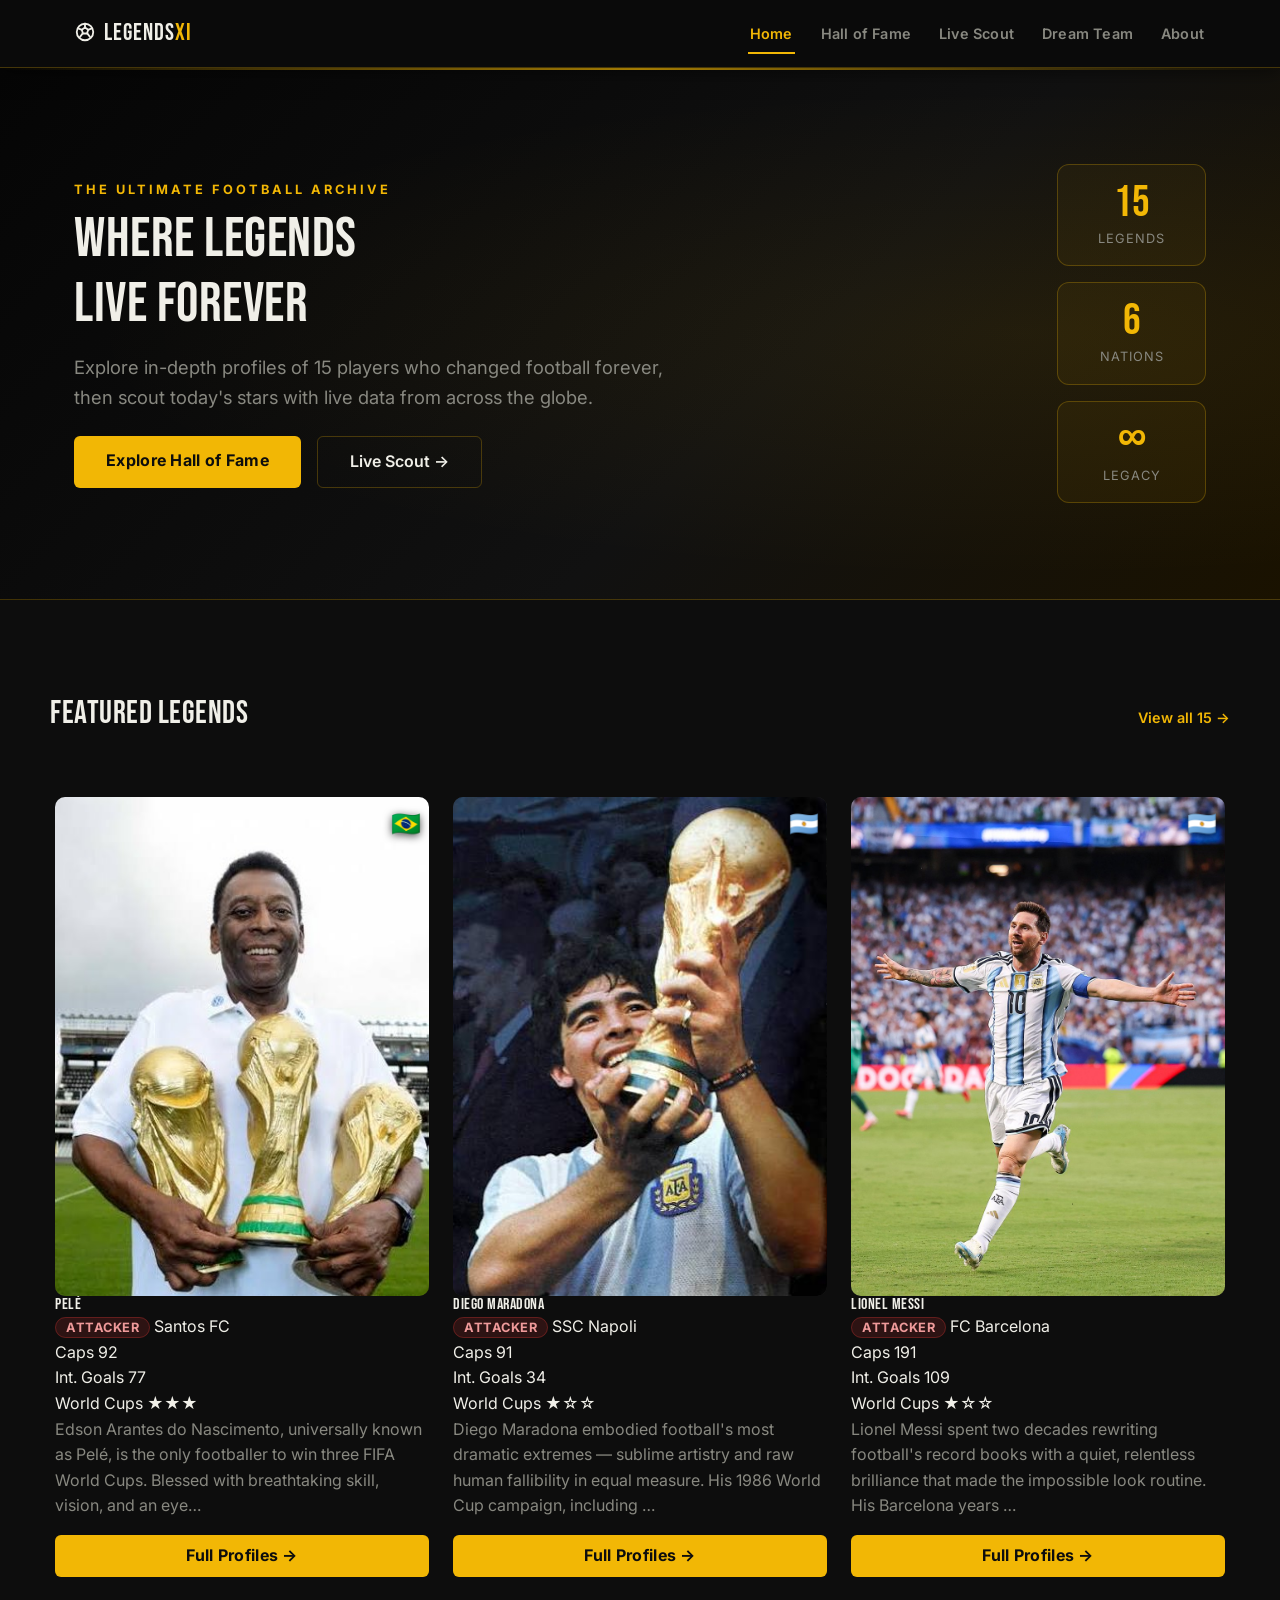
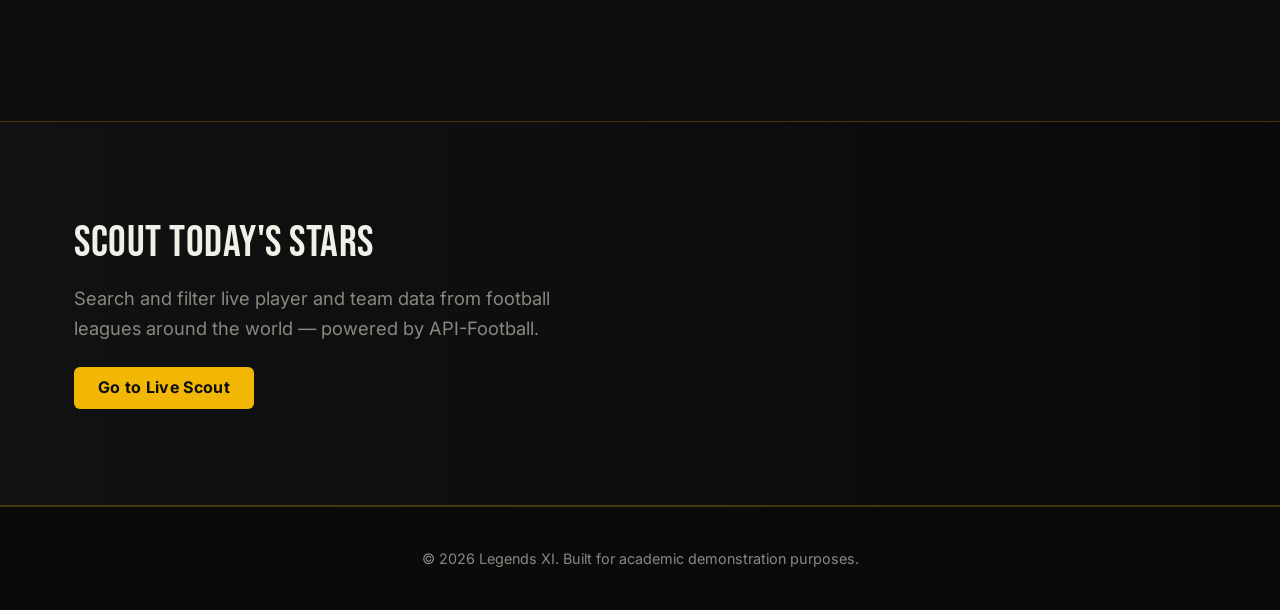
==== commit ced1ac78: "football icon and dream team filtering by position" ====
--- a/index.html
+++ b/index.html
@@ -26,7 +26,13 @@
     <nav class="navbar-custom" aria-label="Primary navigation">
       <div class="navbar-custom__container">
         <a href="index.html" class="navbar-custom__brand" aria-label="Legends XI home">
-          <span class="navbar-custom__brand-mark">⚽</span>
+          <span class="navbar-custom__brand-mark">
+            <svg viewBox="0 0 24 24" width="22" height="22" fill="none" stroke="currentColor" stroke-width="2" stroke-linecap="round" stroke-linejoin="round">
+              <circle cx="12" cy="12" r="9"/>
+              <path d="M12 7l3.5 2.5-1.3 4.1H9.8L8.5 9.5 12 7z"/>
+              <path d="M12 3v4M4.5 8l3.5 1.5M19.5 8L16 9.5M6.5 17.5l3-4M17.5 17.5l-3-4M12 21v"/>
+            </svg>
+          </span>
           <span class="navbar-custom__brand-text">LEGENDS<span class="navbar-custom__brand-accent">XI</span></span>
         </a>
         <button class="navbar-custom__toggle" type="button" aria-expanded="false"
@@ -54,7 +60,7 @@
         <div class="hero__text">
           <p class="hero__eyebrow">The Ultimate Football Archive</p>
           <h1 class="hero__title">Where Legends<br/>Live Forever</h1>
-          <p class="hero__subtitle">
+          <p class="hero__subtitle-home">
             Explore in-depth profiles of 15 players who changed football forever,
             then scout today's stars with live data from across the globe.
           </p>
--- a/css/variables.css
+++ b/css/variables.css
@@ -1,56 +1,66 @@
 /* ==========================================================================
-   DESIGN TOKENS — Legends XI
-   A professional football/sports aesthetic built on CSS Custom Properties.
-   Every color, font, spacing, and radius value used across the site is
-   defined here ONCE so the whole UI stays visually consistent.
+   DESIGN TOKENS — Legends XI  ·  Dark / Gold / White Edition
+   A premium "legendary status" palette:
+     — Near-black backgrounds evoke a dark stadium at night
+     — Gold (#F2B705) is the sole accent — trophy, prestige, authority
+     — Off-white type creates crisp contrast without harsh pure-white glare
    ========================================================================== */
 
 :root {
-  /* ---- Color Palette ----
-     Inspired by a night-match pitch: deep forest green surfaces,
-     a vivid "kit" accent gold, and crisp off-white text for contrast. */
-  --color-primary: #0B6E4F;        /* deep pitch green — headers, nav, primary buttons */
-  --color-primary-dark: #074A35;   /* darker shade for hover/active states */
-  --color-secondary: #1B1B2F;      /* near-black navy — footer, dark surfaces */
-  --color-accent: #F2B705;         /* gold — CTAs, badges, highlights, active link underline */
-  --color-accent-dark: #C99304;    /* accent hover state */
+  /* ── Color Palette ────────────────────────────────────────────────────── */
 
-  --color-bg: #F7F7F2;             /* warm off-white page background */
-  --color-surface: #FFFFFF;        /* card / panel surfaces */
-  --color-surface-alt: #EFEFE8;    /* subtle alternate surface (stripes, table rows) */
+  /* Backgrounds & surfaces */
+  --color-bg:           #0D0D0D;   /* page background — deep black          */
+  --color-surface:      #1A1A1A;   /* card / panel surface                  */
+  --color-surface-alt:  #222222;   /* alternate surface (stripes, table alt)*/
+  --color-surface-raised: #252525; /* slightly lifted surface for depth     */
 
-  --color-text-primary: #1B1B2F;   /* main body text, AA-compliant on light backgrounds */
-  --color-text-secondary: #5A5A66; /* muted text, captions, metadata */
-  --color-text-on-dark: #F7F7F2;   /* text used on primary/secondary dark surfaces */
-  --color-text-on-accent: #1B1B2F; /* text on gold accent backgrounds (needs dark text for contrast) */
+  /* Brand greens replaced by dark tones — gold is the only "color" now */
+  --color-primary:      #1C1C1C;   /* nav, headers, primary containers      */
+  --color-primary-dark: #111111;   /* deeper shade for hover / active       */
 
-  --color-border: #E0E0D8;         /* hairline borders / dividers */
-  --color-success: #2E7D32;
-  --color-error: #C62828;
-  --color-error-bg: #FDECEA;
+  /* Secondary (footer, darker panels) */
+  --color-secondary:    #0A0A0A;   /* near-pure black                       */
 
-  /* ---- Typography ----
-     Bebas Neue: bold condensed display font for headings (sporty, high-impact).
-     Inter: highly legible body font with a full weight range for hierarchy. */
+  /* Gold accent — the single pop of color across the entire UI */
+  --color-accent:       #F2B705;   /* trophy gold — CTAs, active links      */
+  --color-accent-dark:  #C99304;   /* darker gold for hover states          */
+  --color-accent-muted: rgba(242,183,5,0.12); /* subtle gold tint for bg   */
+
+  /* Text */
+  --color-text-primary:   #F0EFE8;  /* warm off-white — main body text      */
+  --color-text-secondary: #888880;  /* muted grey — captions, metadata      */
+  --color-text-on-dark:   #F0EFE8;  /* text on dark surfaces                */
+  --color-text-on-accent: #0D0D0D;  /* black text on gold (contrast safe)   */
+
+  /* Borders / dividers */
+  --color-border:       #2C2C2C;   /* subtle dark border                    */
+  --color-border-gold:  rgba(242,183,5,0.25); /* gold-tinted border accent  */
+
+  /* Status */
+  --color-success:      #2E7D32;
+  --color-error:        #EF5350;
+  --color-error-bg:     rgba(239,83,80,0.1);
+
+  /* ── Typography ──────────────────────────────────────────────────────── */
   --font-heading: 'Bebas Neue', 'Arial Narrow', sans-serif;
-  --font-body: 'Inter', system-ui, -apple-system, sans-serif;
+  --font-body:    'Inter', system-ui, -apple-system, sans-serif;
 
-  --fw-regular: 400;
-  --fw-medium: 500;
+  --fw-regular:  400;
+  --fw-medium:   500;
   --fw-semibold: 600;
-  --fw-bold: 700;
+  --fw-bold:     700;
 
-  --fs-xs: 0.8rem;
-  --fs-sm: 0.9rem;
+  --fs-xs:   0.8rem;
+  --fs-sm:   0.9rem;
   --fs-base: 1rem;
-  --fs-lg: 1.15rem;
-  --fs-xl: 1.5rem;
-  --fs-2xl: 2rem;
-  --fs-3xl: 2.75rem;
-  --fs-4xl: 3.5rem;
+  --fs-lg:   1.15rem;
+  --fs-xl:   1.5rem;
+  --fs-2xl:  2rem;
+  --fs-3xl:  2.75rem;
+  --fs-4xl:  3.5rem;
 
-  /* ---- Spacing Scale ----
-     Consistent rhythm used for padding/margin across all components. */
+  /* ── Spacing ─────────────────────────────────────────────────────────── */
   --space-xs: 0.5rem;
   --space-sm: 1rem;
   --space-md: 1.5rem;
@@ -58,23 +68,25 @@
   --space-xl: 4rem;
   --space-2xl: 6rem;
 
-  /* ---- Shape & Elevation ---- */
+  /* ── Shape ───────────────────────────────────────────────────────────── */
   --radius-sm: 6px;
   --radius-md: 12px;
   --radius-lg: 20px;
 
-  --shadow-sm: 0 2px 8px rgba(27, 27, 47, 0.06);
-  --shadow-md: 0 6px 20px rgba(27, 27, 47, 0.10);
-  --shadow-lg: 0 12px 32px rgba(27, 27, 47, 0.16);
+  /* ── Elevation — dark UI shadows use gold tint, not grey ─────────────── */
+  --shadow-sm: 0 2px 8px  rgba(0,0,0,0.45);
+  --shadow-md: 0 6px 20px rgba(0,0,0,0.55);
+  --shadow-lg: 0 12px 36px rgba(0,0,0,0.70);
 
-  /* ---- Motion ----
-     Single source of truth for transitions so every interactive element
-     feels consistent ("crisp" hover/focus/active states per UX brief). */
+  /* Gold glow — used on hover/active cards for the "legendary" feel */
+  --shadow-gold: 0 0 0 1px rgba(242,183,5,0.4), 0 8px 28px rgba(242,183,5,0.15);
+
+  /* ── Motion ──────────────────────────────────────────────────────────── */
   --transition-fast: all 0.2s ease;
   --transition-base: all 0.3s ease;
 
-  /* ---- Layout ---- */
-  --navbar-height: 72px;
-  --navbar-height-mobile: 60px;
-  --container-max: 1180px;
+  /* ── Layout ──────────────────────────────────────────────────────────── */
+  --navbar-height:        68px;
+  --navbar-height-mobile: 58px;
+  --container-max:        1180px;
 }
--- a/css/base.css
+++ b/css/base.css
@@ -1,60 +1,40 @@
 /* ==========================================================================
-   BASE STYLES — resets, global element defaults, typography hierarchy
+   BASE — resets, global element defaults, dark-theme typography
    ========================================================================== */
 
-* {
-  box-sizing: border-box;
-}
+* { box-sizing: border-box; }
 
-html {
-  scroll-behavior: smooth;
-}
+html { scroll-behavior: smooth; }
 
 body {
   margin: 0;
+  /* NO padding-top — nav is position:sticky, stays in document flow */
   font-family: var(--font-body);
   font-size: var(--fs-base);
   font-weight: var(--fw-regular);
   color: var(--color-text-primary);
   background-color: var(--color-bg);
   line-height: 1.6;
-  /* Offset content so it never sits under the fixed sticky nav */
-  padding-top: var(--navbar-height);
 }
 
-img {
-  max-width: 100%;
-  display: block;
-}
+img   { max-width: 100%; display: block; }
+a     { color: inherit; text-decoration: none; }
+ul    { list-style: none; margin: 0; padding: 0; }
 
-a {
-  color: inherit;
-  text-decoration: none;
-}
-
-ul {
-  list-style: none;
-  margin: 0;
-  padding: 0;
-}
-
-/* ---- Typographic Hierarchy ----
-   Bebas Neue (display) for all headings = strong visual weight contrast
-   against the Inter body copy, satisfying the "clear typographic hierarchy"
-   requirement. */
+/* ── Typographic hierarchy ── */
 h1, h2, h3, h4 {
   font-family: var(--font-heading);
-  font-weight: var(--fw-regular); /* Bebas Neue is inherently bold/condensed */
+  font-weight: var(--fw-regular); /* Bebas Neue is display-weight by design */
   letter-spacing: 0.5px;
   line-height: 1.15;
   margin: 0 0 var(--space-sm) 0;
-  color: var(--color-secondary);
+  color: var(--color-text-primary); /* white on dark bg */
 }
 
 h1 { font-size: var(--fs-4xl); }
 h2 { font-size: var(--fs-3xl); }
 h3 { font-size: var(--fs-2xl); }
-h4 { font-size: var(--fs-xl); }
+h4 { font-size: var(--fs-xl);  }
 
 p {
   margin: 0 0 var(--space-sm) 0;
@@ -67,35 +47,31 @@
   padding: 0 var(--space-md);
 }
 
-/* ---- Accessible focus ring ----
-   Visible on every focusable element, satisfies a11y requirement.
-   Uses :focus-visible so it only shows for keyboard navigation,
-   not on every mouse click (modern best practice). */
+/* ── Accessible focus ring (gold on dark = perfect contrast) ── */
 a:focus-visible,
 button:focus-visible,
 input:focus-visible,
 select:focus-visible {
-  outline: 3px solid var(--color-accent);
-  outline-offset: 2px;
+  outline: 2px solid var(--color-accent);
+  outline-offset: 3px;
   border-radius: var(--radius-sm);
 }
 
-/* Skip-to-content target gets no visible outline change since it's instant */
 #main-content {
   scroll-margin-top: var(--navbar-height);
 }
 
+/* ── Footer ── */
 .site-footer {
   background-color: var(--color-secondary);
   color: var(--color-text-on-dark);
   padding: var(--space-lg) 0;
-  margin-top: var(--space-2xl);
+  margin-top: 0;
   text-align: center;
+  border-top: 1px solid var(--color-border-gold);
 }
-
 .site-footer p {
-  color: var(--color-text-on-dark);
-  opacity: 0.7;
+  color: var(--color-text-secondary);
   margin: 0;
   font-size: var(--fs-sm);
 }
--- a/css/components.css
+++ b/css/components.css
@@ -1,701 +1,679 @@
 /* ==========================================================================
-   COMPONENTS — Legends XI (full consolidated file)
-   ========================================================================== */
-
-/* ---- Utility ---- */
-.visually-hidden {
-  position: absolute; width: 1px; height: 1px;
-  overflow: hidden; clip: rect(0,0,0,0); white-space: nowrap;
-}
-
-/* ---- Skip link ---- */
+   COMPONENTS — Legends XI · Dark / Gold / White
+   ========================================================================== */
+
+/* ── Utility ── */
+.visually-hidden { position:absolute;width:1px;height:1px;overflow:hidden;clip:rect(0,0,0,0);white-space:nowrap; }
+
+/* ── Skip link ── */
 .skip-link {
-  position: absolute; top: -100px; left: var(--space-sm);
-  background-color: var(--color-accent); color: var(--color-text-on-accent);
-  font-weight: var(--fw-bold); padding: var(--space-xs) var(--space-md);
-  border-radius: 0 0 var(--radius-sm) var(--radius-sm);
-  z-index: 9999; transition: top 0.2s ease; text-decoration: none;
-}
-.skip-link:focus { top: 0; }
-
-/* ==========================================================================
-   STICKY NAVIGATION — Fix #1
-   position:sticky keeps nav in the flow (no layout shift) while pinning
-   it to the top of the viewport. z-index sits above all content.
-   ========================================================================== */
+  position:absolute;top:-100px;left:var(--space-sm);
+  background:var(--color-accent);color:var(--color-text-on-accent);
+  font-weight:var(--fw-bold);padding:var(--space-xs) var(--space-md);
+  border-radius:0 0 var(--radius-sm) var(--radius-sm);
+  z-index:9999;transition:top 0.2s ease;text-decoration:none;
+}
+.skip-link:focus { top:0; }
+
+/* ==========================================================================
+   STICKY NAVIGATION
+   ========================================================================== */
+/* ── The <header> element wraps the nav and must be the sticky element.
+       position:sticky on the inner <nav> doesn't work because sticky
+       elements can only stick within their parent's scroll bounds —
+       and the parent <header> is the same height as the nav itself,
+       so there is no scroll room inside it. ── */
+header {
+  position: sticky;
+  top: 0;
+  z-index: 1000;
+}
+
 .navbar-custom {
-  position: sticky;          /* ← sticky, not fixed — avoids content jump */
-  top: 0;
-  left: 0;
+  position: relative;   /* no longer sticky — header handles that */
   width: 100%;
   height: var(--navbar-height);
-  background-color: var(--color-primary);
-  box-shadow: var(--shadow-md);
-  z-index: 1000;             /* above cards, modals sit higher at 1100+ */
-  /* Smooth shadow on scroll (intensified by .is-scrolled class from NavController) */
+  background-color: var(--color-secondary);
+  border-bottom: 1px solid var(--color-border-gold);
+  box-shadow: 0 2px 20px rgba(0,0,0,0.6);
   transition: box-shadow 0.3s ease;
 }
-
 .navbar-custom.is-scrolled {
-  box-shadow: 0 4px 24px rgba(27, 27, 47, 0.28);
+  box-shadow: 0 4px 32px rgba(0,0,0,0.85);
+}
+
+.navbar-custom__brand-mark svg {
+  transition: transform var(--transition-fast, .2s ease);
+}
+.navbar-custom__brand:hover .navbar-custom__brand-mark svg {
+  transform: rotate(180deg) scale(1.15);
+  transition-duration: 0.75s;
+  color:var(--color-accent);
 }
 
 .navbar-custom__container {
-  max-width: var(--container-max);
-  height: 100%;
-  margin: 0 auto;
-  padding: 0 var(--space-md);
-  display: flex;
-  align-items: center;
-  justify-content: space-between;
-}
-
-/* ---- Brand ---- */
+  max-width:var(--container-max);height:100%;margin:0 auto;padding:0 var(--space-md);
+  display:flex;align-items:center;justify-content:space-between;
+}
+
 .navbar-custom__brand {
-  display: flex; align-items: center; gap: var(--space-xs);
-  font-family: var(--font-heading); font-size: var(--fs-xl);
-  color: var(--color-text-on-dark); letter-spacing: 1px;
-  transition: var(--transition-fast);
-}
-.navbar-custom__brand:hover { color: var(--color-accent); }
-.navbar-custom__brand-accent { color: var(--color-accent); }
-
-/* ---- Nav links (desktop) ---- */
+  display:flex;align-items:center;gap:var(--space-xs);
+  font-family:var(--font-heading);font-size:var(--fs-xl);
+  color:var(--color-text-on-dark);letter-spacing:1px;
+  transition:var(--transition-fast);
+}
+
+.navbar-custom__brand-accent { color:var(--color-accent); }
+
 .navbar-custom__links {
-  display: flex; align-items: center; gap: var(--space-md);
-}
-
+  display:flex;align-items:center;gap:var(--space-md);
+}
 .navbar-custom__link {
-  position: relative;
-  font-weight: var(--fw-semibold); font-size: var(--fs-sm);
-  color: var(--color-text-on-dark);
-  padding: var(--space-xs) 2px;
-  transition: var(--transition-fast);
-}
-
+  position:relative;font-weight:var(--fw-semibold);font-size:var(--fs-sm);
+  color:var(--color-text-secondary);padding:var(--space-xs) 2px;
+  transition:var(--transition-fast);letter-spacing:0.2px;
+}
 .navbar-custom__link::after {
-  content: ''; position: absolute; left: 0; bottom: -4px;
-  width: 0; height: 2px;
-  background-color: var(--color-accent);
-  transition: var(--transition-fast);
-}
-
-.navbar-custom__link:hover { color: var(--color-accent); }
-.navbar-custom__link:hover::after { width: 100%; }
-.navbar-custom__link.is-active { color: var(--color-accent); }
-.navbar-custom__link.is-active::after { width: 100%; }
-.navbar-custom__link:active { transform: translateY(1px); }
-
-/* ---- Mobile toggle ---- */
+  content:'';position:absolute;left:0;bottom:-4px;
+  width:0;height:2px;background:var(--color-accent);
+  transition:var(--transition-fast);
+}
+.navbar-custom__link:hover             { color:var(--color-text-primary); }
+.navbar-custom__link:hover::after      { width:100%; }
+.navbar-custom__link.is-active         { color:var(--color-accent); }
+.navbar-custom__link.is-active::after  { width:100%; }
+.navbar-custom__link:active            { transform:translateY(1px); }
+
 .navbar-custom__toggle {
-  display: none; flex-direction: column; justify-content: center;
-  gap: 5px; width: 40px; height: 40px;
-  background: transparent; border: none; cursor: pointer;
-  padding: 0; border-radius: var(--radius-sm);
-  transition: var(--transition-fast);
-}
-.navbar-custom__toggle:hover { background-color: rgba(255,255,255,0.1); }
-
+  display:none;flex-direction:column;justify-content:center;
+  gap:5px;width:40px;height:40px;
+  background:transparent;border:none;cursor:pointer;
+  padding:0;border-radius:var(--radius-sm);transition:var(--transition-fast);
+}
+.navbar-custom__toggle:hover { background:rgba(242,183,5,0.1); }
 .navbar-custom__toggle-bar {
-  width: 24px; height: 2px;
-  background-color: var(--color-text-on-dark);
-  border-radius: 2px; transition: var(--transition-base);
-}
-
-.navbar-custom__toggle.is-open .navbar-custom__toggle-bar:nth-child(1) { transform: translateY(7px) rotate(45deg); }
-.navbar-custom__toggle.is-open .navbar-custom__toggle-bar:nth-child(2) { opacity: 0; }
-.navbar-custom__toggle.is-open .navbar-custom__toggle-bar:nth-child(3) { transform: translateY(-7px) rotate(-45deg); }
-
-/* ==========================================================================
-   HERO
+  width:24px;height:2px;background:var(--color-text-primary);
+  border-radius:2px;transition:var(--transition-base);
+}
+.navbar-custom__toggle.is-open .navbar-custom__toggle-bar:nth-child(1) { transform:translateY(7px) rotate(45deg); }
+.navbar-custom__toggle.is-open .navbar-custom__toggle-bar:nth-child(2) { opacity:0; }
+.navbar-custom__toggle.is-open .navbar-custom__toggle-bar:nth-child(3) { transform:translateY(-7px) rotate(-45deg); }
+
+/* ==========================================================================
+   HERO SECTIONS
    ========================================================================== */
 .hero {
-  padding: var(--space-2xl) 0;
-  text-align: center;
-  background: linear-gradient(180deg, var(--color-primary) 0%, var(--color-primary-dark) 100%);
-  color: var(--color-text-on-dark);
-}
-
-.hero__title    { color: var(--color-text-on-dark); font-size: var(--fs-4xl); }
-.hero__subtitle { color: var(--color-text-on-dark); opacity: .85; font-size: var(--fs-lg); max-width: 600px; margin: 0 auto; }
-
-/* Home hero variant */
+  padding:var(--space-2xl) 0;
+  text-align:center;
+  background: linear-gradient(180deg, #111111 0%, #0D0D0D 100%);
+  border-bottom:1px solid var(--color-border-gold);
+  position:relative;overflow:hidden;
+}
+/* Gold shimmer line across hero top */
+.hero::before {
+  content:'';position:absolute;top:0;left:0;right:0;height:2px;
+  background:linear-gradient(90deg, transparent, var(--color-accent), transparent);
+}
+.hero__title   { color:var(--color-text-primary);font-size:var(--fs-4xl); }
+.hero__subtitle { color:var(--color-text-secondary);font-size:var(--fs-lg);max-width:600px;margin:0 auto; }
+.hero__subtitle-home{ color:var(--color-text-secondary);font-size:var(--fs-lg);max-width:600px;margin:0;}
+
+/* Home hero */
 .hero--home {
-  padding: var(--space-2xl) 0;
-  background: linear-gradient(135deg, var(--color-secondary) 0%, var(--color-primary-dark) 50%, var(--color-primary) 100%);
-  position: relative; overflow: hidden; text-align: left;
-}
-.hero--home::before {
-  content: ''; position: absolute;
-  width: 600px; height: 600px;
-  border: 2px solid rgba(242,183,5,0.08);
-  border-radius: 50%; top: -200px; right: -100px;
-  pointer-events: none;
-}
-.hero__inner   { display: flex; align-items: center; justify-content: space-between; gap: var(--space-xl); flex-wrap: wrap; }
-.hero__text    { flex: 1 1 420px; }
-.hero__eyebrow { font-size: var(--fs-sm); font-weight: var(--fw-semibold); text-transform: uppercase; letter-spacing: 2px; color: var(--color-accent); margin: 0 0 var(--space-xs); }
-.hero__title   { font-size: clamp(2.5rem,6vw,var(--fs-4xl)); color: var(--color-text-on-dark); margin: 0 0 var(--space-sm); line-height: 1.05; }
-.hero__subtitle { font-size: var(--fs-lg); color: rgba(247,247,242,0.8); max-width: 500px; margin: 0 0 var(--space-md); }
-.hero__ctas    { display: flex; gap: var(--space-sm); flex-wrap: wrap; }
-
-.hero__badge-wrap { display: flex; flex-direction: column; gap: var(--space-sm); flex-shrink: 0; }
-.hero__badge { background-color: rgba(255,255,255,0.07); border: 1px solid rgba(255,255,255,0.12); border-radius: var(--radius-md); padding: var(--space-sm) var(--space-lg); text-align: center; min-width: 120px; backdrop-filter: blur(4px); }
-.hero__badge-num   { display: block; font-family: var(--font-heading); font-size: var(--fs-3xl); color: var(--color-accent); line-height: 1; }
-.hero__badge-label { display: block; font-size: var(--fs-xs); text-transform: uppercase; letter-spacing: 1px; color: rgba(247,247,242,.7); margin-top: 4px; }
+  text-align:left;
+  background: linear-gradient(135deg, #050505 0%, #111111 60%, #1a1200 100%);
+}
+.hero--home::after {
+  content:'';position:absolute;inset:0;
+  background:radial-gradient(ellipse at 80% 50%, rgba(242,183,5,0.07) 0%, transparent 65%);
+  pointer-events:none;
+}
+.hero__inner   { display:flex;align-items:center;justify-content:space-between;gap:var(--space-xl);flex-wrap:wrap;position:relative;z-index:1; }
+.hero__text    { flex:1 1 420px; }
+.hero__eyebrow {
+  font-size:var(--fs-xs);font-weight:var(--fw-bold);text-transform:uppercase;
+  letter-spacing:3px;color:var(--color-accent);margin:0 0 var(--space-xs);
+}
+.hero__ctas    { display:flex;gap:var(--space-sm);flex-wrap:wrap;margin-top:var(--space-md); }
+
+.hero__badge-wrap { display:flex;flex-direction:column;gap:var(--space-sm);flex-shrink:0; }
+.hero__badge {
+  background:rgba(242,183,5,0.05);
+  border:1px solid var(--color-border-gold);
+  border-radius:var(--radius-md);padding:var(--space-sm) var(--space-lg);
+  text-align:center;min-width:120px;
+}
+.hero__badge-num   { display:block;font-family:var(--font-heading);font-size:var(--fs-3xl);color:var(--color-accent);line-height:1; }
+.hero__badge-label { display:block;font-size:var(--fs-xs);text-transform:uppercase;letter-spacing:1px;color:var(--color-text-secondary);margin-top:4px; }
 
 /* ==========================================================================
    BUTTONS
    ========================================================================== */
 .btn-primary {
-  background-color: var(--color-accent); color: var(--color-text-on-accent);
-  border: none; font-family: var(--font-body); font-weight: var(--fw-semibold);
-  padding: var(--space-xs) var(--space-md); border-radius: var(--radius-sm);
-  cursor: pointer; transition: var(--transition-base); display: inline-block;
-}
-.btn-primary:hover  { background-color: var(--color-accent-dark); transform: translateY(-1px); }
-.btn-primary:active { transform: translateY(0); }
+  background:var(--color-accent);color:var(--color-text-on-accent);
+  border:none;font-family:var(--font-body);font-weight:var(--fw-bold);
+  padding:var(--space-xs) var(--space-md);border-radius:var(--radius-sm);
+  cursor:pointer;transition:var(--transition-base);display:inline-block;
+  letter-spacing:0.3px;
+}
+.btn-primary:hover  { background:var(--color-accent-dark);transform:translateY(-1px);box-shadow:var(--shadow-gold); }
+.btn-primary:active { transform:translateY(0);box-shadow:none; }
 
 .btn-outline {
-  background-color: transparent; color: var(--color-text-on-dark);
-  border: 2px solid rgba(255,255,255,0.4); font-family: var(--font-body);
-  font-weight: var(--fw-semibold); padding: var(--space-xs) var(--space-md);
-  border-radius: var(--radius-sm); cursor: pointer;
-  transition: var(--transition-base); display: inline-block;
-}
-.btn-outline:hover         { border-color: var(--color-accent); color: var(--color-accent); }
-.btn-outline--dark         { color: var(--color-text-primary); border-color: var(--color-border); }
-.btn-outline--dark:hover   { border-color: var(--color-primary); color: var(--color-primary); }
-.btn-primary--lg, .btn-outline--lg { padding: .7rem 1.8rem; font-size: var(--fs-base); }
-
-/* ==========================================================================
-   CARDS — shared grid
+  background:transparent;color:var(--color-text-primary);
+  border:1.5px solid var(--color-border-gold);
+  font-family:var(--font-body);font-weight:var(--fw-semibold);
+  padding:var(--space-xs) var(--space-md);border-radius:var(--radius-sm);
+  cursor:pointer;transition:var(--transition-base);display:inline-block;
+}
+.btn-outline:hover        { border-color:var(--color-accent);color:var(--color-accent);box-shadow:var(--shadow-gold); }
+.btn-outline--dark        { color:var(--color-text-secondary);border-color:var(--color-border); }
+.btn-outline--dark:hover  { color:var(--color-accent);border-color:var(--color-accent); }
+.btn-primary--lg, .btn-outline--lg { padding:.75rem 2rem;font-size:var(--fs-base); }
+
+/* ==========================================================================
+   LEGEND CARDS GRID
    ========================================================================== */
 .legends-grid {
-  display: grid;
-  grid-template-columns: repeat(auto-fill, minmax(180px, 1fr));
-  gap: var(--space-md);
-  padding: var(--space-lg) 0;
-}
-
-.legends-grid--home {
-  grid-template-columns: repeat(auto-fill, minmax(300px, 1fr));
-}
-
-/* ---- Scroll-in animation base state ---- */
-.legend-card, .scout-card {
-  opacity: 0;
-  transform: translateY(16px);
-  transition: opacity 0.4s ease, transform 0.4s ease, box-shadow 0.3s ease;
-}
-.legend-card.is-visible, .scout-card.is-visible { opacity: 1; transform: translateY(0); }
-.no-observer .legend-card, .no-observer .scout-card { opacity: 1; transform: none; }
-
-/* ==========================================================================
-   LEGEND CARDS — compact (Hall of Fame, Fix #2)
-   Shows only photo + name. Details live in the modal.
-   ========================================================================== */
+  display:grid;
+  grid-template-columns:repeat(auto-fill, minmax(180px,1fr));
+  gap:var(--space-md);
+  padding:var(--space-lg) 0;
+}
+.legends-grid--home { grid-template-columns:repeat(auto-fill,minmax(300px,1fr)); margin-left: 5px; margin-right: 5px;}
+
+/* Scroll-in animation */
+.legend-card, .scout-card { opacity:0;transform:translateY(16px);transition:opacity 0.4s ease,transform 0.4s ease,box-shadow 0.3s ease; }
+.legend-card.is-visible, .scout-card.is-visible { opacity:1;transform:translateY(0); }
+.no-observer .legend-card, .no-observer .scout-card { opacity:1;transform:none; }
+
+/* Compact Hall-of-Fame card */
 .legend-card--compact {
-  background-color: var(--color-surface);
-  border-radius: var(--radius-md);
-  box-shadow: var(--shadow-sm);
-  overflow: hidden;
-  cursor: pointer;
-  border: 2px solid transparent;
-  transition: var(--transition-base);
+  background:var(--color-surface);
+  border-radius:var(--radius-md);
+  box-shadow:var(--shadow-sm);
+  overflow:hidden;cursor:pointer;
+  border:1px solid var(--color-border);
+  transition:var(--transition-base);
 }
 .legend-card--compact:hover {
-  border-color: var(--color-accent);
-  transform: translateY(-4px);
-  box-shadow: var(--shadow-lg);
-}
-.legend-card--compact:focus-visible {
-  outline: 3px solid var(--color-accent);
-  outline-offset: 2px;
-}
-
-.legend-card__img-wrap { position: relative; width: 100%; aspect-ratio: 3/4; overflow: hidden; background-color: var(--color-primary); }
-.legend-card__img      { width: 100%; height: 100%; object-fit: cover; object-position: top center; transition: transform 0.4s ease; }
-.legend-card--compact:hover .legend-card__img { transform: scale(1.05); }
-.legend-card__flag     { position: absolute; top: var(--space-xs); right: var(--space-xs); font-size: 1.5rem; filter: drop-shadow(0 2px 4px rgba(0,0,0,0.4)); }
-
-/* Hover overlay — "View Profile" */
+  border-color:var(--color-accent);
+  box-shadow:var(--shadow-gold);
+  transform:translateY(-4px);
+}
+.legend-card--compact:focus-visible { outline:2px solid var(--color-accent);outline-offset:2px; }
+
+.legend-card__img-wrap {
+  position:relative;width:100%;aspect-ratio:3/4;
+  overflow:hidden;background:var(--color-surface-raised);
+  border-radius: 10px;
+}
+.legend-card__img {
+  width:100%;height:100%;object-fit:cover;object-position:top center;
+  transition:transform 0.4s ease;
+}
+.legend-card--compact:hover .legend-card__img { transform:scale(1.05); }
+.legend-card__flag {
+  position:absolute;top:var(--space-xs);right:var(--space-xs);
+  font-size:1.5rem;filter:drop-shadow(0 2px 4px rgba(0,0,0,0.7));
+}
+
 .legend-card__overlay {
-  position: absolute; inset: 0;
-  background: linear-gradient(to top, rgba(11,110,79,0.85) 0%, transparent 55%);
-  display: flex; align-items: flex-end; justify-content: center;
-  padding-bottom: var(--space-sm);
-  opacity: 0; transition: var(--transition-base);
-}
-.legend-card--compact:hover .legend-card__overlay { opacity: 1; }
+  position:absolute;inset:0;
+  background:linear-gradient(to top, rgba(0,0,0,0.88) 0%, transparent 55%);
+  display:flex;align-items:flex-end;justify-content:center;
+  padding-bottom:var(--space-sm);
+  opacity:0;transition:var(--transition-base);
+}
+.legend-card--compact:hover .legend-card__overlay { opacity:1; }
 .legend-card__overlay-text {
-  color: #fff; font-weight: var(--fw-semibold); font-size: var(--fs-sm);
-  letter-spacing: 0.5px;
+  color:var(--color-accent);font-weight:var(--fw-bold);font-size:var(--fs-xs);
+  letter-spacing:1.5px;text-transform:uppercase;
 }
 
 .legend-card__compact-body {
-  padding: var(--space-sm);
-  display: flex; flex-direction: column; align-items: center; gap: 6px;
-  text-align: center;
-}
-.legend-card__name { font-size: var(--fs-base); font-family: var(--font-heading); color: var(--color-secondary); margin: 0; }
-
-/* Position pill colours */
-.legend-card__pos            { font-size: var(--fs-xs); font-weight: var(--fw-bold); padding: 2px 10px; border-radius: 999px; text-transform: uppercase; letter-spacing: .5px; }
-.legend-card__pos--goalkeeper { background: #FFF3CD; color: #856404; }
-.legend-card__pos--defender   { background: #D1E7DD; color: #0A3622; }
-.legend-card__pos--midfielder { background: #CFE2FF; color: #084298; }
-.legend-card__pos--attacker   { background: #F8D7DA; color: #842029; }
-.legend-card__pos--forward    { background: #F8D7DA; color: #842029; }
-.legend-card__pos--unknown    { background: var(--color-surface-alt); color: var(--color-text-secondary); }
-
-/* ==========================================================================
-   HOF MODAL — Full player detail (Fix #2)
+  padding:var(--space-sm);display:flex;flex-direction:column;
+  align-items:center;gap:6px;text-align:center;
+  background:var(--color-surface);
+}
+.legend-card__name { font-size:var(--fs-base);font-family:var(--font-heading);color:var(--color-text-primary);margin:0;letter-spacing:.5px; }
+
+/* Position pills */
+.legend-card__pos { font-size:var(--fs-xs);font-weight:var(--fw-bold);padding:2px 10px;border-radius:999px;text-transform:uppercase;letter-spacing:.5px; }
+.legend-card__pos--goalkeeper { background:rgba(255,193,7,0.15); color:#FFD54F; border:1px solid rgba(255,193,7,0.3); }
+.legend-card__pos--defender   { background:rgba(30,136,229,0.15); color:#64B5F6; border:1px solid rgba(30,136,229,0.3); }
+.legend-card__pos--midfielder { background:rgba(67,160,71,0.15);  color:#81C784; border:1px solid rgba(67,160,71,0.3);  }
+.legend-card__pos--attacker   { background:rgba(229,57,53,0.15);  color:#EF9A9A; border:1px solid rgba(229,57,53,0.3);  }
+.legend-card__pos--forward    { background:rgba(229,57,53,0.15);  color:#EF9A9A; border:1px solid rgba(229,57,53,0.3);  }
+.legend-card__pos--unknown    { background:rgba(255,255,255,0.07);color:var(--color-text-secondary);border:1px solid var(--color-border); }
+
+/* ==========================================================================
+   HOF MODAL — full player detail
    ========================================================================== */
 .hof-modal-overlay {
-  position: fixed; inset: 0;
-  background: rgba(27,27,47,0.75);
-  backdrop-filter: blur(4px);
-  z-index: 1200;
-  display: flex; align-items: center; justify-content: center;
-  padding: var(--space-md);
-  opacity: 0; pointer-events: none;
-  transition: opacity 0.3s ease;
-}
-.hof-modal-overlay.is-open { opacity: 1; pointer-events: all; }
+  position:fixed;inset:0;
+  background:rgba(0,0,0,0.85);backdrop-filter:blur(6px);
+  z-index:1200;display:flex;align-items:center;justify-content:center;
+  padding:var(--space-md);opacity:0;pointer-events:none;transition:opacity 0.3s ease;
+}
+.hof-modal-overlay.is-open { opacity:1;pointer-events:all; }
 
 .hof-modal {
-  background: var(--color-surface);
-  border-radius: var(--radius-lg);
-  max-width: 680px; width: 100%;
-  max-height: 88vh; overflow-y: auto;
-  box-shadow: var(--shadow-lg);
-  position: relative;
-  transform: translateY(20px);
-  transition: transform 0.3s ease;
-}
-.hof-modal-overlay.is-open .hof-modal { transform: translateY(0); }
+  background:var(--color-surface);
+  border:1px solid var(--color-border-gold);
+  border-radius:var(--radius-lg);
+  max-width:680px;width:100%;max-height:88vh;overflow-y:auto;
+  box-shadow:var(--shadow-gold);
+  position:relative;transform:translateY(20px);transition:transform 0.3s ease;
+}
+.hof-modal-overlay.is-open .hof-modal { transform:translateY(0); }
 
 .hof-modal__close {
-  position: absolute; top: var(--space-sm); right: var(--space-sm);
-  width: 36px; height: 36px;
-  background: var(--color-surface-alt); border: none;
-  border-radius: 50%; font-size: 1.3rem; cursor: pointer;
-  display: flex; align-items: center; justify-content: center;
-  z-index: 1; transition: var(--transition-fast);
-}
-.hof-modal__close:hover { background: var(--color-accent); color: var(--color-text-on-accent); }
-
-.hof-modal__inner { padding: var(--space-lg); }
+  position:absolute;top:var(--space-sm);right:var(--space-sm);
+  width:36px;height:36px;background:var(--color-surface-alt);
+  border:1px solid var(--color-border);border-radius:50%;font-size:1.3rem;
+  cursor:pointer;display:flex;align-items:center;justify-content:center;
+  z-index:1;transition:var(--transition-fast);color:var(--color-text-secondary);
+}
+.hof-modal__close:hover { background:var(--color-accent);color:var(--color-text-on-accent);border-color:var(--color-accent); }
+
+.hof-modal__inner { padding:var(--space-lg); }
 
 .hof-modal__hero {
-  display: flex; gap: var(--space-md); align-items: flex-start;
-  margin-bottom: var(--space-md);
-  flex-wrap: wrap;
+  display:flex;gap:var(--space-md);align-items:flex-start;
+  margin-bottom:var(--space-md);flex-wrap:wrap;
 }
 .hof-modal__photo {
-  width: 140px; height: 170px; object-fit: cover; object-position: top;
-  border-radius: var(--radius-md); flex-shrink: 0;
-  box-shadow: var(--shadow-md);
-}
-.hof-modal__title-block { flex: 1; min-width: 200px; }
-.hof-modal__flag   { font-size: 2rem; }
-.hof-modal__name   { font-size: var(--fs-3xl); color: var(--color-secondary); margin: 4px 0; }
-.hof-modal__sub    { font-size: var(--fs-sm); color: var(--color-text-secondary); margin: 0 0 var(--space-xs); }
-.hof-modal__badges { display: flex; flex-wrap: wrap; gap: 6px; margin-top: var(--space-xs); }
+  width:140px;height:170px;object-fit:cover;object-position:top;
+  border-radius:var(--radius-md);flex-shrink:0;
+  box-shadow:var(--shadow-md);border:1px solid var(--color-border-gold);
+}
+.hof-modal__title-block { flex:1;min-width:200px; }
+.hof-modal__flag   { font-size:2rem; }
+.hof-modal__name   { font-size:var(--fs-3xl);color:var(--color-text-primary);margin:4px 0; }
+.hof-modal__sub    { font-size:var(--fs-sm);color:var(--color-text-secondary);margin:0 0 var(--space-xs); }
+.hof-modal__badges { display:flex;flex-wrap:wrap;gap:6px;margin-top:var(--space-xs); }
 
 .hof-modal__stats-row {
-  display: flex; justify-content: space-around;
-  background: var(--color-surface-alt);
-  border-radius: var(--radius-md);
-  padding: var(--space-md) 0;
-  margin-bottom: var(--space-md);
-}
-.hof-modal__stat       { display: flex; flex-direction: column; align-items: center; gap: 4px; }
-.hof-modal__stat-val   { font-family: var(--font-heading); font-size: var(--fs-2xl); color: var(--color-secondary); }
-.hof-modal__stat-label { font-size: var(--fs-xs); color: var(--color-text-secondary); text-transform: uppercase; letter-spacing: .4px; }
-
-.hof-modal__section       { margin-bottom: var(--space-md); }
-.hof-modal__section-title { font-size: var(--fs-base); font-weight: var(--fw-bold); color: var(--color-primary); margin: 0 0 var(--space-xs); }
-.hof-modal__legacy        { font-size: var(--fs-sm); color: var(--color-text-secondary); margin: 0; font-style: italic; }
-.hof-modal__bio           { font-size: var(--fs-sm); color: var(--color-text-secondary); line-height: 1.75; margin: 0; }
-
-/* Prevent body scroll while modal open */
-body.modal-open { overflow: hidden; }
-
-/* Legend badges */
-.legend-badge             { font-size: var(--fs-xs); font-weight: var(--fw-semibold); padding: 2px 10px; border-radius: 999px; }
-.legend-badge--gold       { background: var(--color-accent); color: var(--color-text-on-accent); }
-.legend-badge--muted      { background: var(--color-surface-alt); color: var(--color-text-secondary); }
-.legend-badge--era        { background: var(--color-primary); color: var(--color-text-on-dark); }
-
-/* ==========================================================================
-   HALL OF FAME FILTERS (Fix #6)
+  display:flex;justify-content:space-around;
+  background:var(--color-surface-alt);
+  border:1px solid var(--color-border);
+  border-radius:var(--radius-md);padding:var(--space-md) 0;
+  margin-bottom:var(--space-md);
+}
+.hof-modal__stat       { display:flex;flex-direction:column;align-items:center;gap:4px; }
+.hof-modal__stat-val   { font-family:var(--font-heading);font-size:var(--fs-2xl);color:var(--color-accent); }
+.hof-modal__stat-label { font-size:var(--fs-xs);color:var(--color-text-secondary);text-transform:uppercase;letter-spacing:.4px; }
+
+.hof-modal__section       { margin-bottom:var(--space-md); }
+.hof-modal__section-title { font-size:var(--fs-base);font-weight:var(--fw-bold);color:var(--color-accent);margin:0 0 var(--space-xs); }
+.hof-modal__legacy        { font-size:var(--fs-sm);color:var(--color-text-primary);margin:0;font-style:italic;line-height:1.6; }
+.hof-modal__bio           { font-size:var(--fs-sm);color:var(--color-text-secondary);line-height:1.8;margin:0; }
+
+body.modal-open { overflow:hidden; }
+
+/* Badges */
+.legend-badge             { font-size:var(--fs-xs);font-weight:var(--fw-semibold);padding:3px 10px;border-radius:999px; }
+.legend-badge--gold       { background:var(--color-accent);color:var(--color-text-on-accent); }
+.legend-badge--muted      { background:var(--color-surface-alt);color:var(--color-text-secondary);border:1px solid var(--color-border); }
+.legend-badge--era        { background:var(--color-accent-muted);color:var(--color-accent);border:1px solid var(--color-border-gold); }
+
+/* ==========================================================================
+   HOF FILTERS
    ========================================================================== */
 .hof-filters {
-  display: flex; flex-wrap: wrap; gap: var(--space-md);
-  padding: var(--space-lg) 0 var(--space-sm);
-  border-bottom: 1px solid var(--color-border);
-  margin-bottom: var(--space-sm);
-  align-items: center;
-}
-.hof-filters__group   { display: flex; align-items: center; gap: var(--space-xs); flex-wrap: wrap; }
-.hof-filters__label   { font-size: var(--fs-xs); font-weight: var(--fw-bold); text-transform: uppercase; letter-spacing: .5px; color: var(--color-text-secondary); white-space: nowrap; }
-.hof-filters__btns    { display: flex; flex-wrap: wrap; gap: 6px; }
+  display:flex;flex-wrap:wrap;gap:var(--space-md);
+  padding:var(--space-lg) 0 var(--space-sm);
+  border-bottom:1px solid var(--color-border);
+  margin-bottom:var(--space-sm);align-items:center;
+}
+.hof-filters__group { display:flex;align-items:center;gap:var(--space-xs);flex-wrap:wrap; }
+.hof-filters__label { font-size:var(--fs-xs);font-weight:var(--fw-bold);text-transform:uppercase;letter-spacing:.5px;color:var(--color-text-secondary);white-space:nowrap; }
+.hof-filters__btns  { display:flex;flex-wrap:wrap;gap:6px; }
 
 .hof-filter-btn {
-  font-family: var(--font-body); font-size: var(--fs-xs); font-weight: var(--fw-semibold);
-  padding: 4px 14px; border-radius: 999px;
-  border: 1px solid var(--color-border);
-  background: var(--color-surface); color: var(--color-text-primary);
-  cursor: pointer; transition: var(--transition-fast);
-}
-.hof-filter-btn:hover        { border-color: var(--color-primary); color: var(--color-primary); }
-.hof-filter-btn.is-active    { background: var(--color-primary); color: var(--color-text-on-dark); border-color: var(--color-primary); }
-.hof-filter-btn--reset       { border-color: var(--color-error); color: var(--color-error); margin-left: auto; }
-.hof-filter-btn--reset:hover { background: var(--color-error); color: #fff; border-color: var(--color-error); }
+  font-family:var(--font-body);font-size:var(--fs-xs);font-weight:var(--fw-semibold);
+  padding:4px 14px;border-radius:999px;
+  border:1px solid var(--color-border);
+  background:var(--color-surface);color:var(--color-text-secondary);
+  cursor:pointer;transition:var(--transition-fast);
+}
+.hof-filter-btn:hover     { border-color:var(--color-accent);color:var(--color-accent); }
+.hof-filter-btn.is-active { background:var(--color-accent);color:var(--color-text-on-accent);border-color:var(--color-accent); }
+.hof-filter-btn--reset    { border-color:var(--color-error);color:var(--color-error);margin-left:auto; }
+.hof-filter-btn--reset:hover { background:var(--color-error);color:#fff;border-color:var(--color-error); }
 
 /* ==========================================================================
    STATE PANELS
    ========================================================================== */
-.state-panel         { grid-column: 1 / -1; text-align: center; padding: var(--space-2xl) var(--space-md); }
-.state-panel--hidden { display: none; }
-.state-panel__icon   { font-size: 3rem; margin: 0 0 var(--space-sm); }
-.state-panel__title  { font-family: var(--font-heading); font-size: var(--fs-2xl); color: var(--color-secondary); margin: 0 0 var(--space-xs); }
-.state-panel__msg    { font-size: var(--fs-sm); color: var(--color-text-secondary); margin: 0; }
-
-/* ── Spinner ── */
-.spinner { display: flex; justify-content: center; align-items: center; margin: 0 auto var(--space-sm); width: 60px; height: 60px; }
+.state-panel         { grid-column:1/-1;text-align:center;padding:var(--space-2xl) var(--space-md); }
+.state-panel--hidden { display:none; }
+.state-panel__icon   { font-size:3rem;margin:0 0 var(--space-sm); }
+.state-panel__title  { font-family:var(--font-heading);font-size:var(--fs-2xl);color:var(--color-text-primary);margin:0 0 var(--space-xs); }
+.state-panel__msg    { font-size:var(--fs-sm);color:var(--color-text-secondary);margin:0; }
+
+.spinner { display:flex;justify-content:center;align-items:center;margin:0 auto var(--space-sm);width:60px;height:60px; }
 .spinner__ball {
-  width: 48px; height: 48px; border-radius: 50%;
-  background: radial-gradient(circle at 50% 50%, #fff 60%, transparent 60%),
-    conic-gradient(#222 0deg 72deg, #fff 72deg 144deg, #222 144deg 216deg, #fff 216deg 288deg, #222 288deg 360deg);
-  box-shadow: inset 0 0 0 2px #222, var(--shadow-md);
-  animation: spinBall 0.9s linear infinite;
-}
-@keyframes spinBall { to { transform: rotate(360deg); } }
-
-/* ==========================================================================
-   SCOUT PAGE — search form + cards + fixtures (Fix #3, #5)
+  width:48px;height:48px;border-radius:50%;
+  background:radial-gradient(circle at 50% 50%,#fff 60%,transparent 60%),
+    conic-gradient(#111 0deg 72deg,#fff 72deg 144deg,#111 144deg 216deg,#fff 216deg 288deg,#111 288deg 360deg);
+  box-shadow:inset 0 0 0 2px #111,0 0 12px rgba(242,183,5,0.3);
+  animation:spinBall 0.9s linear infinite;
+}
+@keyframes spinBall { to { transform:rotate(360deg); } }
+
+/* ==========================================================================
+   LIVE SCOUT — search form, cards, fixtures
    ========================================================================== */
 .scout-search-form {
-  background: var(--color-surface); border-radius: var(--radius-md);
-  box-shadow: var(--shadow-sm); padding: var(--space-md);
-  display: flex; flex-wrap: wrap; gap: var(--space-sm);
-  align-items: center; margin: var(--space-lg) 0 var(--space-md);
+  background:var(--color-surface);
+  border:1px solid var(--color-border);
+  border-radius:var(--radius-md);
+  box-shadow:var(--shadow-sm);
+  padding:var(--space-md);
+  display:flex;flex-wrap:wrap;gap:var(--space-sm);align-items:center;
+  margin:var(--space-lg) 0 var(--space-md);
 }
 .scout-search-form__input {
-  flex: 1 1 220px; font-family: var(--font-body); font-size: var(--fs-base);
-  padding: .6rem var(--space-sm); border: 1.5px solid var(--color-border);
-  border-radius: var(--radius-sm); background: var(--color-bg);
-  color: var(--color-text-primary); transition: var(--transition-fast);
-}
-.scout-search-form__input::placeholder { color: var(--color-text-secondary); }
-.scout-search-form__input:focus { border-color: var(--color-primary); outline: none; box-shadow: 0 0 0 3px rgba(11,110,79,.15); }
+  flex:1 1 220px;font-family:var(--font-body);font-size:var(--fs-base);
+  padding:.65rem var(--space-sm);
+  border:1.5px solid var(--color-border);
+  border-radius:var(--radius-sm);
+  background:var(--color-surface-alt);
+  color:var(--color-text-primary);
+  transition:var(--transition-fast);
+}
+.scout-search-form__input::placeholder { color:var(--color-text-secondary); }
+.scout-search-form__input:focus { border-color:var(--color-accent);outline:none;box-shadow:0 0 0 3px rgba(242,183,5,0.12); }
 
 .scout-search-form__select {
-  flex: 0 1 180px; font-family: var(--font-body); font-size: var(--fs-sm);
-  padding: .6rem var(--space-sm); border: 1.5px solid var(--color-border);
-  border-radius: var(--radius-sm); background: var(--color-bg);
-  color: var(--color-text-primary); cursor: pointer;
-  appearance: none;
-  background-image: url("data:image/svg+xml,%3Csvg xmlns='http://www.w3.org/2000/svg' width='12' height='8' viewBox='0 0 12 8'%3E%3Cpath fill='%235A5A66' d='M6 8L0 0h12z'/%3E%3C/svg%3E");
-  background-repeat: no-repeat; background-position: right 12px center;
-  padding-right: 2.2rem;
-}
-
-/* Position filter pills (scout page) */
-.scout-pos-filters { display: flex; flex-wrap: wrap; gap: 6px; padding: 0 0 var(--space-md); }
+  flex:0 1 170px;font-family:var(--font-body);font-size:var(--fs-sm);
+  padding:.65rem var(--space-sm);
+  border:1.5px solid var(--color-border);border-radius:var(--radius-sm);
+  background:var(--color-surface-alt);color:var(--color-text-primary);
+  cursor:pointer;
+  appearance:none;
+  background-image:url("data:image/svg+xml,%3Csvg xmlns='http://www.w3.org/2000/svg' width='12' height='8' viewBox='0 0 12 8'%3E%3Cpath fill='%23888880' d='M6 8L0 0h12z'/%3E%3C/svg%3E");
+  background-repeat:no-repeat;background-position:right 12px center;padding-right:2.2rem;
+}
+
+/* Position filter pills */
+.scout-pos-filters { display:flex;flex-wrap:wrap;gap:6px;padding:0 0 var(--space-md); }
 .scout-pos-btn {
-  font-family: var(--font-body); font-size: var(--fs-xs); font-weight: var(--fw-semibold);
-  padding: 4px 16px; border-radius: 999px;
-  border: 1px solid var(--color-border);
-  background: var(--color-surface); color: var(--color-text-primary);
-  cursor: pointer; transition: var(--transition-fast);
-}
-.scout-pos-btn:hover  { border-color: var(--color-primary); color: var(--color-primary); }
-.scout-pos-btn.is-active { background: var(--color-primary); color: var(--color-text-on-dark); border-color: var(--color-primary); }
-
-/* ── Scout Card ── */
+  font-family:var(--font-body);font-size:var(--fs-xs);font-weight:var(--fw-semibold);
+  padding:5px 16px;border-radius:999px;
+  border:1px solid var(--color-border);
+  background:var(--color-surface);color:var(--color-text-secondary);
+  cursor:pointer;transition:var(--transition-fast);
+}
+.scout-pos-btn:hover     { border-color:var(--color-accent);color:var(--color-accent); }
+.scout-pos-btn.is-active { background:var(--color-accent);color:var(--color-text-on-accent);border-color:var(--color-accent); }
+
+/* Scout card */
 .scout-card {
-  background: var(--color-surface); border-radius: var(--radius-md);
-  box-shadow: var(--shadow-sm); overflow: hidden;
-  display: flex; flex-direction: column;
-  border: 1px solid var(--color-border);
-  transition: var(--transition-base);
-}
-.scout-card:hover { transform: translateY(-3px); box-shadow: var(--shadow-md); border-color: var(--color-primary); }
-
-.scout-card__header { display: flex; align-items: flex-start; gap: var(--space-sm); padding: var(--space-md) var(--space-md) var(--space-xs); position: relative; }
-.scout-card__photo-wrap { flex-shrink: 0; width: 64px; height: 64px; border-radius: 50%; overflow: hidden; background: var(--color-primary); border: 2px solid var(--color-border); }
-.scout-card__photo { width: 100%; height: 100%; object-fit: cover; }
-.scout-card__title  { flex: 1; min-width: 0; }
-.scout-card__name   { font-size: var(--fs-base); font-weight: var(--fw-bold); color: var(--color-secondary); margin: 0 0 2px; white-space: nowrap; overflow: hidden; text-overflow: ellipsis; }
-.scout-card__meta   { font-size: var(--fs-xs); color: var(--color-text-secondary); margin: 0 0 var(--space-xs); }
-
-.scout-card__team       { display: flex; align-items: center; gap: var(--space-xs); padding: var(--space-xs) var(--space-md); background: var(--color-surface-alt); border-top: 1px solid var(--color-border); border-bottom: 1px solid var(--color-border); }
-.scout-card__team-name  { font-size: var(--fs-sm); font-weight: var(--fw-semibold); color: var(--color-text-primary); flex: 1; }
-
-.scout-card__detail-row { display: flex; flex-wrap: wrap; gap: var(--space-xs); padding: var(--space-xs) var(--space-md); font-size: var(--fs-xs); color: var(--color-text-secondary); }
-
-/* ── Fixtures button + panel ── */
+  background:var(--color-surface);border-radius:var(--radius-md);
+  box-shadow:var(--shadow-sm);overflow:hidden;display:flex;flex-direction:column;
+  border:1px solid var(--color-border);transition:var(--transition-base);
+}
+.scout-card:hover { transform:translateY(-3px);box-shadow:var(--shadow-gold);border-color:var(--color-accent); }
+
+.scout-card__header { display:flex;align-items:flex-start;gap:var(--space-sm);padding:var(--space-md) var(--space-md) var(--space-xs);position:relative; }
+.scout-card__photo-wrap { flex-shrink:0;width:64px;height:64px;border-radius:50%;overflow:hidden;background:var(--color-surface-raised);border:2px solid var(--color-border-gold); }
+.scout-card__photo  { width:100%;height:100%;object-fit:cover; }
+.scout-card__title  { flex:1;min-width:0; }
+.scout-card__name   { font-size:var(--fs-base);font-weight:var(--fw-bold);color:var(--color-text-primary);margin:0 0 2px;white-space:nowrap;overflow:hidden;text-overflow:ellipsis; }
+.scout-card__meta   { font-size:var(--fs-xs);color:var(--color-text-secondary);margin:0 0 var(--space-xs); }
+
+.scout-card__team { display:flex;align-items:center;gap:var(--space-xs);padding:var(--space-xs) var(--space-md);background:var(--color-surface-alt);border-top:1px solid var(--color-border);border-bottom:1px solid var(--color-border); }
+.scout-card__team-name { font-size:var(--fs-sm);font-weight:var(--fw-semibold);color:var(--color-text-primary);flex:1; }
+.scout-card__detail-row { display:flex;flex-wrap:wrap;gap:var(--space-xs);padding:var(--space-xs) var(--space-md);font-size:var(--fs-xs);color:var(--color-text-secondary); }
+
+/* Fixtures button */
 .scout-card__fixtures-btn {
-  margin: var(--space-xs) var(--space-md) var(--space-sm);
-  font-family: var(--font-body); font-size: var(--fs-xs); font-weight: var(--fw-semibold);
-  padding: 5px 14px; border-radius: var(--radius-sm);
-  border: 1px solid var(--color-primary); color: var(--color-primary);
-  background: transparent; cursor: pointer; transition: var(--transition-fast);
-  align-self: flex-start;
-}
-.scout-card__fixtures-btn:hover { background: var(--color-primary); color: var(--color-text-on-dark); }
-.scout-card__fixtures-btn:disabled { opacity: .5; cursor: wait; }
-
-.scout-card__fixtures-panel { border-top: 1px solid var(--color-border); }
-
-.fixtures-panel { padding: var(--space-sm) var(--space-md); display: grid; grid-template-columns: 1fr 1fr; gap: var(--space-sm); }
-.fixtures-section__title { font-size: var(--fs-xs); font-weight: var(--fw-bold); color: var(--color-primary); text-transform: uppercase; letter-spacing: .5px; margin: 0 0 6px; }
-.fixture-row { display: flex; flex-direction: column; gap: 2px; padding: 4px 0; border-bottom: 1px solid var(--color-border); font-size: var(--fs-xs); }
-.fixture-row:last-child { border-bottom: none; }
-.fixture-row__date   { color: var(--color-text-secondary); }
-.fixture-row__teams  { font-weight: var(--fw-semibold); color: var(--color-text-primary); }
-.fixture-row__score  { font-weight: var(--fw-bold); color: var(--color-primary); }
-.fixture-row__time   { color: var(--color-text-secondary); }
-.fixtures-empty, .fixtures-error { font-size: var(--fs-xs); color: var(--color-text-secondary); padding: var(--space-xs) 0; margin: 0; }
+  margin:var(--space-xs) var(--space-md) var(--space-sm);
+  font-family:var(--font-body);font-size:var(--fs-xs);font-weight:var(--fw-semibold);
+  padding:5px 14px;border-radius:var(--radius-sm);
+  border:1px solid var(--color-border-gold);color:var(--color-accent);
+  background:transparent;cursor:pointer;transition:var(--transition-fast);align-self:flex-start;
+}
+.scout-card__fixtures-btn:hover   { background:var(--color-accent);color:var(--color-text-on-accent); }
+.scout-card__fixtures-btn:disabled { opacity:.5;cursor:wait; }
+
+.scout-card__fixtures-panel { border-top:1px solid var(--color-border); }
+
+/* ── Fixture rows — logo · score · logo layout (Fix #1) ── */
+.fixtures-panel {
+  padding:var(--space-sm) var(--space-md);
+  display:grid;grid-template-columns:1fr 1fr;gap:var(--space-sm);
+}
+.fixtures-section__title {
+  font-size:var(--fs-xs);font-weight:var(--fw-bold);
+  color:var(--color-accent);text-transform:uppercase;letter-spacing:.5px;
+  margin:0 0 8px;
+}
+.fixture-row {
+  padding:6px 0;border-bottom:1px solid var(--color-border);
+}
+.fixture-row:last-child { border-bottom:none; }
+.fixture-row__date {
+  font-size:0.7rem;color:var(--color-text-secondary);
+  display:block;margin-bottom:4px;
+}
+
+/* The key layout: badge · name ··· score ··· name · badge */
+.fixture-row__matchup {
+  display:flex;align-items:center;gap:6px;
+}
+.fixture-row__team {
+  display:flex;align-items:center;gap:4px;flex:1;
+}
+.fixture-row__team--away {
+  flex-direction:row-reverse; /* badge on right for away team */
+}
+.fixture-row__badge {
+  width:20px;height:20px;object-fit:contain;flex-shrink:0;
+  border-radius:2px;
+}
+.fixture-row__team-name {
+  font-size:0.7rem;font-weight:var(--fw-semibold);
+  color:var(--color-text-primary);
+  white-space:nowrap;overflow:hidden;text-overflow:ellipsis;
+  max-width:70px;
+}
+.fixture-row__score-center {
+  font-size:var(--fs-xs);font-weight:var(--fw-bold);
+  color:var(--color-accent);
+  background:var(--color-surface-alt);
+  border:1px solid var(--color-border);
+  border-radius:4px;padding:1px 6px;white-space:nowrap;flex-shrink:0;
+}
+.fixtures-empty,.fixtures-error { font-size:var(--fs-xs);color:var(--color-text-secondary);padding:var(--space-xs) 0;margin:0; }
+
+
+.scout-card__team-logo  { width:22px;height:22px;object-fit:contain;flex-shrink:0; }
+.scout-card__league-logo { width:18px;height:18px;object-fit:contain;opacity:0.7;margin-left:auto; }
+
+.scout-card__stats { display:flex;justify-content:space-around;padding:var(--space-sm) var(--space-md);gap:var(--space-xs);border-top:1px solid var(--color-border); }
+.scout-card__stat  { display:flex;flex-direction:column;align-items:center;gap:2px;flex:1; }
+.scout-card__stat-val   { font-size:var(--fs-lg);font-weight:var(--fw-bold);color:var(--color-text-primary); }
+.scout-card__stat-label { font-size:var(--fs-xs);color:var(--color-text-secondary);text-transform:uppercase;letter-spacing:.4px; }
+
+.scout-card__rating {
+  position:absolute;top:var(--space-md);right:var(--space-md);
+  font-family:var(--font-heading);font-size:var(--fs-xl);
+  width:42px;height:42px;border-radius:var(--radius-sm);
+  display:flex;align-items:center;justify-content:center;font-weight:var(--fw-bold);
+  flex-shrink:0;
+}
+.rating--good { background:rgba(46,125,50,0.2);  color:#81C784;border:1px solid rgba(46,125,50,0.4); }
+.rating--avg  { background:rgba(245,127,23,0.2); color:#FFB74D;border:1px solid rgba(245,127,23,0.4); }
+.rating--poor { background:rgba(198,40,40,0.2);  color:#EF9A9A;border:1px solid rgba(198,40,40,0.4); }
 
 /* Pagination */
-.scout-pagination      { display: flex; flex-direction: column; align-items: center; gap: var(--space-sm); padding: var(--space-md) 0 var(--space-2xl); }
-.pagination-summary    { font-size: var(--fs-sm); color: var(--color-text-secondary); margin: 0; }
-.pagination-controls   { display: flex; align-items: center; gap: 6px; flex-wrap: wrap; justify-content: center; }
-.pagination-btn        { font-family: var(--font-body); font-size: var(--fs-sm); font-weight: var(--fw-semibold); padding: 6px 14px; border: 1.5px solid var(--color-border); border-radius: var(--radius-sm); background: var(--color-surface); color: var(--color-text-primary); cursor: pointer; transition: var(--transition-fast); }
-.pagination-btn:hover:not([disabled]) { border-color: var(--color-primary); color: var(--color-primary); }
-.pagination-btn.is-active { background: var(--color-primary); color: var(--color-text-on-dark); border-color: var(--color-primary); }
-.pagination-btn[disabled] { opacity: .4; cursor: not-allowed; }
-.pagination-ellipsis   { font-size: var(--fs-sm); color: var(--color-text-secondary); padding: 0 4px; }
+.scout-pagination { display:flex;flex-direction:column;align-items:center;gap:var(--space-sm);padding:var(--space-md) 0 var(--space-2xl); }
+.pagination-summary { font-size:var(--fs-sm);color:var(--color-text-secondary);margin:0; }
+.pagination-controls { display:flex;align-items:center;gap:6px;flex-wrap:wrap;justify-content:center; }
+.pagination-btn { font-family:var(--font-body);font-size:var(--fs-sm);font-weight:var(--fw-semibold);padding:6px 14px;border:1.5px solid var(--color-border);border-radius:var(--radius-sm);background:var(--color-surface);color:var(--color-text-secondary);cursor:pointer;transition:var(--transition-fast); }
+.pagination-btn:hover:not([disabled]) { border-color:var(--color-accent);color:var(--color-accent); }
+.pagination-btn.is-active { background:var(--color-accent);color:var(--color-text-on-accent);border-color:var(--color-accent); }
+.pagination-btn[disabled] { opacity:.35;cursor:not-allowed; }
+.pagination-ellipsis { font-size:var(--fs-sm);color:var(--color-text-secondary);padding:0 4px; }
 
 /* Scout welcome */
-.scout-welcome        { grid-column: 1/-1; text-align: center; padding: var(--space-2xl) var(--space-md); }
-.scout-welcome__icon  { font-size: 3.5rem; margin: 0 0 var(--space-sm); }
-.scout-welcome__title { font-family: var(--font-heading); font-size: var(--fs-2xl); color: var(--color-secondary); margin: 0 0 var(--space-xs); }
-.scout-welcome__text  { font-size: var(--fs-base); color: var(--color-text-secondary); line-height: 1.7; margin: 0; }
+.scout-welcome { grid-column:1/-1;text-align:center;padding:var(--space-2xl) var(--space-md); }
+.scout-welcome__icon  { font-size:3.5rem;margin:0 0 var(--space-sm); }
+.scout-welcome__title { font-family:var(--font-heading);font-size:var(--fs-2xl);color:var(--color-text-primary);margin:0 0 var(--space-xs); }
+.scout-welcome__text  { font-size:var(--fs-base);color:var(--color-text-secondary);line-height:1.7;margin:0; }
 
 /* ==========================================================================
    HOME PAGE
    ========================================================================== */
-.home-section { padding: var(--space-2xl) 0 var(--space-lg); }
-.home-section__header { display: flex; align-items: baseline; justify-content: space-between; margin-bottom: var(--space-md); gap: var(--space-sm); }
-.home-section__title  { font-size: var(--fs-2xl); color: var(--color-secondary); margin: 0; }
-.home-section__link   { font-size: var(--fs-sm); font-weight: var(--fw-semibold); color: var(--color-primary); transition: var(--transition-fast); white-space: nowrap; }
-.home-section__link:hover { color: var(--color-accent); }
-
-.scout-teaser { background: linear-gradient(90deg, var(--color-primary) 0%, var(--color-primary-dark) 100%); padding: var(--space-2xl) 0; margin-top: var(--space-xl); }
-.scout-teaser__title { font-size: var(--fs-3xl); color: var(--color-text-on-dark); margin: 0 0 var(--space-sm); }
-.scout-teaser__text  { color: rgba(247,247,242,.8); font-size: var(--fs-lg); max-width: 480px; margin: 0 0 var(--space-md); }
-
-/* ==========================================================================
-   DREAM TEAM PAGE (Fix #4)
-   ========================================================================== */
-.dt-controls { padding: var(--space-lg) 0 0; }
-.dt-controls__inner { display: flex; align-items: flex-end; flex-wrap: wrap; gap: var(--space-md); padding: var(--space-md); background: var(--color-surface); border-radius: var(--radius-md); box-shadow: var(--shadow-sm); }
-.dt-controls__group { display: flex; flex-direction: column; gap: 4px; }
-.dt-controls__label { font-size: var(--fs-xs); font-weight: var(--fw-bold); text-transform: uppercase; letter-spacing: .5px; color: var(--color-text-secondary); }
-.dt-controls__name-input { flex: 1 1 200px; }
-.dt-controls__reset { color: var(--color-text-primary); border-color: var(--color-border); align-self: flex-end; }
-
-/* ── Pitch container ── */
-.dt-pitch-wrap { padding: var(--space-lg) 0 var(--space-2xl); }
-
+.home-section { padding:var(--space-2xl) 0 var(--space-lg); }
+.home-section__header { display:flex;align-items:baseline;justify-content:space-between;margin-bottom:var(--space-md);gap:var(--space-sm); }
+.home-section__title  { font-size:var(--fs-2xl);color:var(--color-text-primary);margin:0; }
+.home-section__link   { font-size:var(--fs-sm);font-weight:var(--fw-semibold);color:var(--color-accent);transition:var(--transition-fast);white-space:nowrap; }
+.home-section__link:hover { color:var(--color-accent-dark); }
+
+.scout-teaser {
+  background:linear-gradient(90deg, #111111 0%, #0A0A0A 100%);
+  border-top:1px solid var(--color-border-gold);
+  border-bottom:1px solid var(--color-border-gold);
+  padding:var(--space-2xl) 0;margin-top:var(--space-xl);
+}
+.scout-teaser__title { font-size:var(--fs-3xl);color:var(--color-text-primary);margin:0 0 var(--space-sm); }
+.scout-teaser__text  { color:var(--color-text-secondary);font-size:var(--fs-lg);max-width:480px;margin:0 0 var(--space-md); }
+
+/* ==========================================================================
+   DREAM TEAM PAGE
+   ========================================================================== */
+.dt-controls { padding:var(--space-md) 0 0; }
+.dt-controls__inner {
+  display:flex;align-items:flex-end;flex-wrap:wrap;gap:var(--space-sm);
+  padding:var(--space-sm) var(--space-md);
+  background:var(--color-surface);
+  border:1px solid var(--color-border);
+  border-radius:var(--radius-md);box-shadow:var(--shadow-sm);
+}
+.dt-controls__group { display:flex;flex-direction:column;gap:4px; }
+.dt-controls__label { font-size:var(--fs-xs);font-weight:var(--fw-bold);text-transform:uppercase;letter-spacing:.5px;color:var(--color-text-secondary); }
+
+/* Keep formation select compact */
+.dt-controls__inner .scout-search-form__select {
+  flex:0 0 50px;
+  font-size:var(--fs-sm);
+  padding:.45rem .8rem;
+  height:36px;
+}
+
+/* Keep team name input compact */
+.dt-controls__name-input {
+  flex:0 1 50px !important;
+  font-size:var(--fs-sm) !important;
+  padding:.45rem .8rem !important;
+  height:36px;
+}
+
+.dt-controls__reset {
+  height:50px;padding:0 var(--space-sm);
+  color:var(--color-text-secondary);border-color:var(--color-border);
+  font-size:var(--fs-xs);align-self:flex-end;
+  margin-left: auto;
+}
+
+/* Pitch */
+.dt-pitch-wrap { padding:var(--space-md) 0 var(--space-xl); }
 .pitch {
-  position: relative;
-  width: 100%;
-  max-width: 680px;
-  margin: 0 auto;
-  aspect-ratio: 7 / 10;
-  background: linear-gradient(180deg,
-    #2d8a4e 0%, #2d8a4e 9%,
-    #3a9d5c 9%, #3a9d5c 18%,
-    #2d8a4e 18%, #2d8a4e 27%,
-    #3a9d5c 27%, #3a9d5c 36%,
-    #2d8a4e 36%, #2d8a4e 45%,
-    #3a9d5c 45%, #3a9d5c 54%,
-    #2d8a4e 54%, #2d8a4e 63%,
-    #3a9d5c 63%, #3a9d5c 72%,
-    #2d8a4e 72%, #2d8a4e 81%,
-    #3a9d5c 81%, #3a9d5c 90%,
-    #2d8a4e 90%, #2d8a4e 100%
-  );
-  border-radius: var(--radius-md);
-  border: 3px solid rgba(255,255,255,0.3);
-  overflow: hidden;
-  box-shadow: var(--shadow-lg);
-}
-
-/* Pitch markings */
-.pitch__markings     { position: absolute; inset: 0; pointer-events: none; }
-.pitch__centre-line  { position: absolute; top: 50%; left: 0; right: 0; height: 2px; background: rgba(255,255,255,0.4); }
-.pitch__centre-circle {
-  position: absolute; top: 50%; left: 50%;
-  transform: translate(-50%, -50%);
-  width: 18%; aspect-ratio: 1;
-  border: 2px solid rgba(255,255,255,0.4); border-radius: 50%;
-}
-.pitch__penalty-top, .pitch__penalty-bottom {
-  position: absolute; left: 25%; right: 25%;
-  height: 14%; border: 2px solid rgba(255,255,255,0.4);
-}
-.pitch__penalty-top    { top: 0; border-top: none; }
-.pitch__penalty-bottom { bottom: 0; border-bottom: none; }
-.pitch__goal-top, .pitch__goal-bottom {
-  position: absolute; left: 38%; right: 38%;
-  height: 5%; border: 2px solid rgba(255,255,255,0.4);
-}
-.pitch__goal-top    { top: 0; border-top: none; }
-.pitch__goal-bottom { bottom: 0; border-bottom: none; }
-
-/* Pitch counter */
+  position:relative;width:100%;max-width:640px;margin:0 auto;
+  aspect-ratio:7/10;
+  background:linear-gradient(180deg,
+    #1e6b38 0%,#1e6b38 9%, #226e3c 9%,#226e3c 18%,
+    #1e6b38 18%,#1e6b38 27%,#226e3c 27%,#226e3c 36%,
+    #1e6b38 36%,#1e6b38 45%,#226e3c 45%,#226e3c 54%,
+    #1e6b38 54%,#1e6b38 63%,#226e3c 63%,#226e3c 72%,
+    #1e6b38 72%,#1e6b38 81%,#226e3c 81%,#226e3c 90%,
+    #1e6b38 90%,#1e6b38 100%);
+  border-radius:var(--radius-md);
+  border:2px solid var(--color-border-gold);
+  overflow:hidden;box-shadow:var(--shadow-gold);
+}
+.pitch__markings     { position:absolute;inset:0;pointer-events:none; }
+.pitch__centre-line  { position:absolute;top:50%;left:0;right:0;height:2px;background:rgba(255,255,255,0.3); }
+.pitch__centre-circle { position:absolute;top:50%;left:50%;transform:translate(-50%,-50%);width:18%;aspect-ratio:1;border:2px solid rgba(255,255,255,0.3);border-radius:50%; }
+.pitch__penalty-top,.pitch__penalty-bottom { position:absolute;left:25%;right:25%;height:14%;border:2px solid rgba(255,255,255,0.3); }
+.pitch__penalty-top    { top:0;border-top:none; }
+.pitch__penalty-bottom { bottom:0;border-bottom:none; }
+.pitch__goal-top,.pitch__goal-bottom { position:absolute;left:38%;right:38%;height:5%;border:2px solid rgba(255,255,255,0.3); }
+.pitch__goal-top    { top:0;border-top:none; }
+.pitch__goal-bottom { bottom:0;border-bottom:none; }
 .pitch__counter {
-  position: absolute; bottom: var(--space-xs); right: var(--space-sm);
-  background: rgba(0,0,0,0.4); color: #fff;
-  font-size: var(--fs-xs); font-weight: var(--fw-semibold);
-  padding: 2px 8px; border-radius: 999px;
-  backdrop-filter: blur(4px);
-}
-
-/* ── Pitch slots ── */
-.pitch-slot {
-  position: absolute;
-  transform: translate(-50%, -50%);
-  display: flex; flex-direction: column; align-items: center; gap: 3px;
-  cursor: pointer; transition: var(--transition-fast);
-  z-index: 2;
-}
-
+  position:absolute;bottom:var(--space-xs);right:var(--space-sm);
+  background:rgba(0,0,0,0.65);color:var(--color-accent);
+  font-size:var(--fs-xs);font-weight:var(--fw-bold);
+  padding:2px 10px;border-radius:999px;
+  border:1px solid var(--color-border-gold);
+}
+
+/* Pitch slots */
+.pitch-slot { position:absolute;transform:translate(-50%,-50%);display:flex;flex-direction:column;align-items:center;gap:3px;cursor:pointer;transition:var(--transition-fast);z-index:2; }
 .pitch-slot--empty .pitch-slot__add {
-  width: 46px; height: 46px; border-radius: 50%;
-  background: rgba(255,255,255,0.15);
-  border: 2px dashed rgba(255,255,255,0.7);
-  display: flex; align-items: center; justify-content: center;
-  font-size: 1.5rem; color: rgba(255,255,255,0.9);
-  transition: var(--transition-fast);
-  backdrop-filter: blur(2px);
-}
-.pitch-slot--empty:hover .pitch-slot__add {
-  background: rgba(242,183,5,0.3);
-  border-color: var(--color-accent);
-  color: var(--color-accent);
-  transform: scale(1.15);
-}
-
-.pitch-slot__label {
-  font-size: 0.65rem; font-weight: var(--fw-bold);
-  color: rgba(255,255,255,0.9); text-transform: uppercase;
-  letter-spacing: .5px; text-shadow: 0 1px 3px rgba(0,0,0,0.5);
-}
-
-/* Filled slot */
-.pitch-slot--filled .pitch-slot__avatar {
-  position: relative; width: 52px; height: 52px; border-radius: 50%;
-  overflow: hidden; border: 2px solid var(--color-accent);
-  box-shadow: 0 2px 8px rgba(0,0,0,0.4);
-  transition: var(--transition-fast);
-}
-.pitch-slot--filled:hover .pitch-slot__avatar { transform: scale(1.1); }
-.pitch-slot__img { width: 100%; height: 100%; object-fit: cover; }
-.pitch-slot__remove {
-  position: absolute; inset: 0;
-  background: rgba(198,40,40,0.85);
-  display: flex; align-items: center; justify-content: center;
-  color: #fff; font-size: 1.1rem; font-weight: bold;
-  opacity: 0; transition: var(--transition-fast);
-}
-.pitch-slot--filled:hover .pitch-slot__remove { opacity: 1; }
-.pitch-slot__name {
-  font-size: 0.65rem; font-weight: var(--fw-bold);
-  color: #fff; text-shadow: 0 1px 4px rgba(0,0,0,0.8);
-  max-width: 70px; text-align: center;
-  white-space: nowrap; overflow: hidden; text-overflow: ellipsis;
-}
-
-/* ── Dream Team Search Modal ── */
-.dt-modal-overlay {
-  position: fixed; inset: 0;
-  background: rgba(27,27,47,0.75); backdrop-filter: blur(4px);
-  z-index: 1200; display: flex; align-items: center; justify-content: center;
-  padding: var(--space-md);
-  opacity: 0; pointer-events: none; transition: opacity 0.3s ease;
-}
-.dt-modal-overlay.is-open { opacity: 1; pointer-events: all; }
-
-.dt-modal {
-  background: var(--color-surface); border-radius: var(--radius-lg);
-  max-width: 600px; width: 100%; max-height: 85vh;
-  display: flex; flex-direction: column;
-  box-shadow: var(--shadow-lg); overflow: hidden;
-  transform: translateY(20px); transition: transform 0.3s ease;
-}
-.dt-modal-overlay.is-open .dt-modal { transform: translateY(0); }
-
-.dt-modal__header {
-  display: flex; align-items: center; justify-content: space-between;
-  padding: var(--space-md) var(--space-md) 0; flex-shrink: 0;
-}
-.dt-modal__title { font-size: var(--fs-xl); color: var(--color-secondary); margin: 0; font-family: var(--font-heading); }
-
-.dt-modal__tabs  { display: flex; border-bottom: 2px solid var(--color-border); padding: 0 var(--space-md); flex-shrink: 0; margin-top: var(--space-sm); }
-.dt-tab {
-  font-family: var(--font-body); font-size: var(--fs-sm); font-weight: var(--fw-semibold);
-  padding: var(--space-xs) var(--space-md);
-  background: none; border: none; border-bottom: 2px solid transparent;
-  color: var(--color-text-secondary); cursor: pointer;
-  margin-bottom: -2px; transition: var(--transition-fast);
-}
-.dt-tab.is-active, .dt-tab:hover { color: var(--color-primary); border-bottom-color: var(--color-primary); }
-
-.dt-modal__search { display: flex; gap: var(--space-xs); padding: var(--space-sm) var(--space-md) 0; flex-shrink: 0; }
-.dt-modal__search .scout-search-form__input { flex: 1; }
-
-.dt-modal__body { overflow-y: auto; padding: var(--space-sm) var(--space-md) var(--space-md); flex: 1; }
-
-.dt-player-grid { display: grid; grid-template-columns: repeat(auto-fill, minmax(110px, 1fr)); gap: var(--space-sm); }
-.dt-player-pick {
-  display: flex; flex-direction: column; align-items: center; gap: 4px;
-  padding: var(--space-xs); border-radius: var(--radius-sm);
-  border: 1.5px solid var(--color-border); background: var(--color-surface);
-  cursor: pointer; transition: var(--transition-fast);
-  font-family: var(--font-body); text-align: center;
-}
-.dt-player-pick:hover { border-color: var(--color-accent); background: rgba(242,183,5,0.05); }
-.dt-player-pick img   { width: 52px; height: 52px; border-radius: 50%; object-fit: cover; }
-.dt-player-pick__name { font-size: var(--fs-xs); font-weight: var(--fw-semibold); color: var(--color-text-primary); line-height: 1.2; }
-.dt-player-pick__pos  { font-size: 0.7rem; color: var(--color-text-secondary); }
-.dt-search-prompt     { text-align: center; color: var(--color-text-secondary); font-size: var(--fs-sm); padding: var(--space-lg) 0; }
-
-/* Instructions strip */
-.dt-instructions       { padding: 0 0 var(--space-2xl); }
-.dt-instructions__inner { display: grid; grid-template-columns: repeat(auto-fit, minmax(180px, 1fr)); gap: var(--space-md); }
-.dt-instruction-card   { background: var(--color-surface); border-radius: var(--radius-md); padding: var(--space-md); box-shadow: var(--shadow-sm); text-align: center; }
-.dt-instruction-card__icon { font-size: 1.8rem; display: block; margin-bottom: var(--space-xs); }
-.dt-instruction-card p { font-size: var(--fs-sm); color: var(--color-text-secondary); margin: 0; }
-
-/* ==========================================================================
-   ABOUT PAGE
-   ========================================================================== */
-.about-content     { padding: var(--space-lg) 0 var(--space-2xl); max-width: 760px; }
-.about-content h2  { margin-top: var(--space-lg); font-size: var(--fs-2xl); color: var(--color-secondary); }
-.about-content h3  { margin-top: var(--space-md); font-size: var(--fs-xl); color: var(--color-primary); }
-.about-content p, .about-content li { font-size: var(--fs-base); color: var(--color-text-secondary); line-height: 1.75; }
-.about-content a   { color: var(--color-primary); text-decoration: underline; }
-.about-content a:hover { color: var(--color-accent-dark); }
-.about-content code { background: var(--color-surface-alt); border-radius: var(--radius-sm); padding: 2px 8px; font-size: var(--fs-sm); color: var(--color-primary-dark); border: 1px solid var(--color-border); }
-.about-steps { list-style: decimal; padding-left: var(--space-lg); display: flex; flex-direction: column; gap: var(--space-xs); }
-
-/* ==========================================================================
-   FOOTER
-   ========================================================================== */
-.site-footer   { background: var(--color-secondary); color: var(--color-text-on-dark); padding: var(--space-lg) 0; margin-top: var(--space-2xl); text-align: center; }
-.site-footer p { color: var(--color-text-on-dark); opacity: .7; margin: 0; font-size: var(--fs-sm); }
+  width:46px;height:46px;border-radius:50%;
+  background:rgba(0,0,0,0.35);border:2px dashed rgba(242,183,5,0.6);
+  display:flex;align-items:center;justify-content:center;
+  font-size:1.4rem;color:rgba(242,183,5,0.8);transition:var(--transition-fast);
+}
+.pitch-slot--empty:hover .pitch-slot__add { background:rgba(242,183,5,0.2);border-color:var(--color-accent);color:var(--color-accent);transform:scale(1.15); }
+.pitch-slot__label { font-size:0.65rem;font-weight:var(--fw-bold);color:rgba(255,255,255,0.9);text-transform:uppercase;letter-spacing:.5px;text-shadow:0 1px 4px rgba(0,0,0,0.8); }
+.pitch-slot--filled .pitch-slot__avatar { position:relative;width:52px;height:52px;border-radius:50%;overflow:hidden;border:2px solid var(--color-accent);box-shadow:0 0 10px rgba(242,183,5,0.4);transition:var(--transition-fast); }
+.pitch-slot--filled:hover .pitch-slot__avatar { transform:scale(1.1); }
+.pitch-slot__img    { width:100%;height:100%;object-fit:cover; }
+.pitch-slot__remove { position:absolute;inset:0;background:rgba(198,40,40,0.9);display:flex;align-items:center;justify-content:center;color:#fff;font-size:1.1rem;font-weight:bold;opacity:0;transition:var(--transition-fast); }
+.pitch-slot--filled:hover .pitch-slot__remove { opacity:1; }
+.pitch-slot__name { font-size:0.65rem;font-weight:var(--fw-bold);color:#fff;text-shadow:0 1px 5px rgba(0,0,0,0.9);max-width:70px;text-align:center;white-space:nowrap;overflow:hidden;text-overflow:ellipsis; }
+
+/* Dream Team modal */
+.dt-modal-overlay { position:fixed;inset:0;background:rgba(0,0,0,0.88);backdrop-filter:blur(6px);z-index:1200;display:flex;align-items:center;justify-content:center;padding:var(--space-md);opacity:0;pointer-events:none;transition:opacity 0.3s ease; }
+.dt-modal-overlay.is-open { opacity:1;pointer-events:all; }
+.dt-modal { background:var(--color-surface);border:1px solid var(--color-border-gold);border-radius:var(--radius-lg);max-width:600px;width:100%;max-height:85vh;display:flex;flex-direction:column;box-shadow:var(--shadow-gold);overflow:hidden;transform:translateY(20px);transition:transform 0.3s ease; }
+.dt-modal-overlay.is-open .dt-modal { transform:translateY(0); }
+.dt-modal__header { display:flex;align-items:center;justify-content:space-between;padding:var(--space-md) var(--space-md) 0;flex-shrink:0; }
+.dt-modal__title  { font-size:var(--fs-xl);color:var(--color-text-primary);margin:0;font-family:var(--font-heading); }
+.dt-modal__tabs   { display:flex;border-bottom:1px solid var(--color-border);padding:0 var(--space-md);flex-shrink:0;margin-top:var(--space-sm); }
+.dt-tab { font-family:var(--font-body);font-size:var(--fs-sm);font-weight:var(--fw-semibold);padding:var(--space-xs) var(--space-md);background:none;border:none;border-bottom:2px solid transparent;color:var(--color-text-secondary);cursor:pointer;margin-bottom:-1px;transition:var(--transition-fast); }
+.dt-tab.is-active,.dt-tab:hover { color:var(--color-accent);border-bottom-color:var(--color-accent); }
+.dt-modal__search { display:flex;gap:var(--space-xs);padding:var(--space-sm) var(--space-md) 0;flex-shrink:0; }
+.dt-modal__search .scout-search-form__input { flex:1; }
+.dt-modal__body   { overflow-y:auto;padding:var(--space-sm) var(--space-md) var(--space-md);flex:1; }
+.dt-player-grid   { display:grid;grid-template-columns:repeat(auto-fill,minmax(110px,1fr));gap:var(--space-sm); }
+.dt-player-pick   { display:flex;flex-direction:column;align-items:center;gap:4px;padding:var(--space-xs);border-radius:var(--radius-sm);border:1.5px solid var(--color-border);background:var(--color-surface-alt);cursor:pointer;transition:var(--transition-fast);font-family:var(--font-body);text-align:center; }
+.dt-player-pick:hover { border-color:var(--color-accent);background:var(--color-accent-muted); }
+.dt-player-pick img   { width:52px;height:52px;border-radius:50%;object-fit:cover;border:1px solid var(--color-border); }
+.dt-player-pick__name { font-size:var(--fs-xs);font-weight:var(--fw-semibold);color:var(--color-text-primary);line-height:1.2; }
+.dt-player-pick__pos  { font-size:0.7rem;color:var(--color-text-secondary); }
+.dt-search-prompt     { text-align:center;color:var(--color-text-secondary);font-size:var(--fs-sm);padding:var(--space-lg) 0; }
+.dt-position-hint     { text-align:center;color:var(--color-primary);font-size:var(--fs-xs);font-weight:var(--fw-semibold);text-transform:uppercase;letter-spacing:.03em;padding:var(--space-xs) 0 var(--space-sm); }
+
+/* Instructions */
+.dt-instructions        { padding:0 0 var(--space-2xl); }
+.dt-instructions__inner { display:grid;grid-template-columns:repeat(auto-fit,minmax(180px,1fr));gap:var(--space-md); }
+.dt-instruction-card    { background:var(--color-surface);border:1px solid var(--color-border);border-radius:var(--radius-md);padding:var(--space-md);text-align:center; }
+.dt-instruction-card:hover { border-color:var(--color-border-gold); }
+.dt-instruction-card__icon { font-size:1.8rem;display:block;margin-bottom:var(--space-xs); }
+.dt-instruction-card p  { font-size:var(--fs-sm);color:var(--color-text-secondary);margin:0; }
+
+/* ==========================================================================
+   ABOUT
+   ========================================================================== */
+.about-content     { padding:var(--space-lg) 0 var(--space-2xl);max-width:760px; }
+.about-content h2  { margin-top:var(--space-lg);font-size:var(--fs-2xl);color:var(--color-text-primary); }
+.about-content h3  { margin-top:var(--space-md);font-size:var(--fs-xl);color:var(--color-accent); }
+.about-content p, .about-content li { font-size:var(--fs-base);color:var(--color-text-secondary);line-height:1.75; }
+.about-content a   { color:var(--color-accent);text-decoration:underline; }
+.about-content a:hover { color:var(--color-accent-dark); }
+.about-content code { background:var(--color-surface-alt);border-radius:var(--radius-sm);padding:2px 8px;font-size:var(--fs-sm);color:var(--color-accent);border:1px solid var(--color-border); }
+.about-steps { list-style:decimal;padding-left:var(--space-lg);display:flex;flex-direction:column;gap:var(--space-xs); }
 
 /* ==========================================================================
    LAZY IMAGE FADE-IN
    ========================================================================== */
-img[loading="lazy"]          { opacity: 0; transition: opacity 0.3s ease; }
-img[loading="lazy"].is-loaded { opacity: 1; }
+img[loading="lazy"]           { opacity:0;transition:opacity 0.3s ease; }
+img[loading="lazy"].is-loaded { opacity:1; }
--- a/css/responsive.css
+++ b/css/responsive.css
@@ -1,280 +1,138 @@
 /* ==========================================================================
-   RESPONSIVE — Legends XI
-   All breakpoint overrides in one place, mobile-first layered on top of
-   the desktop-default rules in base.css and components.css.
-
-   Breakpoints used:
-     Mobile:  <= 576px  (phones)
-     Tablet:  <= 768px  (tablets, sticky nav collapses)
-     Mid:     <= 992px  (small laptops)
-     Desktop: >= 1400px (large monitors)
+   RESPONSIVE — Legends XI · Dark theme edition
+   Breakpoints: 576px | 768px | 992px | 1400px
    ========================================================================== */
 
+/* ============================================================
+   TABLET (≤ 768px) — Nav collapses
+   ============================================================ */
+@media (max-width: 768px) {
+  :root { --navbar-height: var(--navbar-height-mobile); }
+
+  /* Mobile nav slide-down */
+  .navbar-custom__toggle { display:flex; }
+
+  .navbar-custom__links {
+    position:absolute;top:var(--navbar-height-mobile);left:0;width:100%;
+    flex-direction:column;align-items:stretch;gap:0;
+    background-color:var(--color-secondary);
+    border-bottom:1px solid var(--color-border-gold);
+    box-shadow:var(--shadow-md);
+    max-height:0;overflow:hidden;
+    transition:max-height 0.35s ease, opacity 0.35s ease;
+    opacity:0;
+  }
+  .navbar-custom__links.is-open { max-height:360px;opacity:1; }
+
+  .navbar-custom__link {
+    padding:var(--space-sm) var(--space-md);width:100%;
+    border-left:3px solid transparent;
+  }
+  .navbar-custom__link::after { display:none; }
+  .navbar-custom__link:hover,
+  .navbar-custom__link.is-active {
+    background:rgba(242,183,5,0.08);
+    border-left-color:var(--color-accent);
+    color:var(--color-accent);
+  }
+
+  /* Hero */
+  .hero__title    { font-size:var(--fs-3xl); }
+  .hero__subtitle { font-size:var(--fs-base);padding:0 var(--space-sm); }
+  .hero__inner    { flex-direction:column;text-align:center;gap:var(--space-lg); }
+  .hero__subtitle { margin:0 auto var(--space-md); }
+  .hero__ctas     { justify-content:center; }
+
+  .hero__badge-wrap { flex-direction:row;justify-content:center;width:100%; }
+  .hero__badge      { flex:1;min-width:80px;padding:var(--space-sm); }
+  .hero__badge-num  { font-size:var(--fs-2xl); }
+
+  /* Grids */
+  .legends-grid { grid-template-columns:repeat(2,1fr); }
+
+  /* Filters */
+  .hof-filters { flex-direction:column;gap:var(--space-sm);padding:var(--space-md) 0 var(--space-xs); }
+  .hof-filters__group { flex-direction:column;align-items:flex-start; }
+
+  /* Scout form */
+  .scout-search-form { flex-direction:column; }
+  .scout-search-form__input,
+  .scout-search-form__select { flex:1 1 auto;width:100%; }
+  .scout-search-form .btn-primary { width:100%;padding:.75rem;font-size:var(--fs-base); }
+
+  .home-section__header { flex-direction:column;align-items:flex-start;gap:var(--space-xs); }
+  .scout-teaser__title  { font-size:var(--fs-2xl); }
+  .scout-teaser__text   { font-size:var(--fs-base); }
+  .about-content        { padding:var(--space-md) 0 var(--space-xl); }
+  .about-steps          { padding-left:var(--space-md); }
+  .pagination-btn       { padding:5px 10px;font-size:var(--fs-xs); }
+
+  /* Fixtures panel: stack on mobile */
+  .fixtures-panel { grid-template-columns:1fr; }
+
+  /* Dream team controls compact on mobile */
+  .dt-controls__inner { flex-direction:column;align-items:stretch; }
+  .dt-controls__inner .scout-search-form__select { flex:1;width:100%; }
+  .dt-controls__name-input { flex:1;width:100% !important; }
+}
 
 /* ============================================================
-   TABLET & BELOW (≤ 768px) — Primary nav collapse breakpoint
+   MOBILE (≤ 576px)
    ============================================================ */
-@media (max-width: 768px) {
+@media (max-width: 576px) {
+  .container                { padding:0 var(--space-sm); }
+  .navbar-custom__container { padding:0 var(--space-sm); }
+  .navbar-custom__brand-text { font-size:var(--fs-base); }
 
-  /* ---- Token overrides ---- */
-  :root {
-    --navbar-height: var(--navbar-height-mobile);
-  }
+  .hero      { padding:var(--space-xl) 0; }
+  .hero__title { font-size:var(--fs-2xl); }
+  .hero--home  { padding:var(--space-xl) 0; }
 
-  body {
-    padding-top: var(--navbar-height-mobile);
-  }
+  .hero__badge-num  { font-size:var(--fs-xl); }
+  .hero__badge      { padding:var(--space-xs) var(--space-sm); }
+  .hero__ctas       { flex-direction:column; }
+  .btn-primary--lg,
+  .btn-outline--lg  { width:100%;text-align:center; }
 
-  /* ---- Sticky Nav: collapse to hamburger ---- */
-  .navbar-custom__toggle {
-    display: flex;
-  }
+  .legends-grid { grid-template-columns:repeat(2,1fr); }
 
-  .navbar-custom__links {
-    position: absolute;
-    top: var(--navbar-height-mobile);
-    left: 0;
-    width: 100%;
-    flex-direction: column;
-    align-items: stretch;
-    gap: 0;
-    background-color: var(--color-primary-dark);
-    box-shadow: var(--shadow-md);
-    max-height: 0;
-    overflow: hidden;
-    transition: max-height 0.35s ease, opacity 0.35s ease;
-    opacity: 0;
-  }
+  .scout-welcome       { padding:var(--space-xl) var(--space-sm); }
+  .scout-welcome__icon { font-size:2.5rem; }
+  .hof-filter-btn      { font-size:0.72rem;padding:3px 10px; }
+  .state-panel         { padding:var(--space-xl) var(--space-sm); }
+  .state-panel__icon   { font-size:2.5rem; }
+  .site-footer         { margin-top:var(--space-xl); }
 
-  .navbar-custom__links.is-open {
-    max-height: 320px;
-    opacity: 1;
-  }
+  /* Fixture names even shorter on phones */
+  .fixture-row__team-name { max-width:52px;font-size:0.65rem; }
 
-  .navbar-custom__link {
-    padding: var(--space-sm) var(--space-md);
-    width: 100%;
-    border-left: 3px solid transparent;
-    transition: var(--transition-fast);
-  }
-
-  /* Replace animated underline with left accent bar on mobile */
-  .navbar-custom__link::after {
-    display: none;
-  }
-
-  .navbar-custom__link:hover,
-  .navbar-custom__link.is-active {
-    background-color: rgba(242, 183, 5, 0.1);
-    border-left-color: var(--color-accent);
-    color: var(--color-accent);
-  }
-
-  /* ---- Hero text ---- */
-  .hero__title     { font-size: var(--fs-3xl); }
-  .hero__subtitle  { font-size: var(--fs-base); padding: 0 var(--space-sm); }
-
-  /* ---- Home hero layout: stack vertically ---- */
-  .hero__inner {
-    flex-direction: column;
-    text-align: center;
-    gap: var(--space-lg);
-  }
-
-  .hero__subtitle { margin: 0 auto var(--space-md); }
-
-  .hero__ctas {
-    justify-content: center;
-  }
-
-  /* ---- Hero badge strip: horizontal row on tablet ---- */
-  .hero__badge-wrap {
-    flex-direction: row;
-    justify-content: center;
-    width: 100%;
-  }
-
-  .hero__badge {
-    flex: 1;
-    min-width: 80px;
-    padding: var(--space-sm);
-  }
-
-  .hero__badge-num { font-size: var(--fs-2xl); }
-
-  /* ---- Legends grid: 2-col on tablet ---- */
-  .legends-grid {
-    grid-template-columns: repeat(2, 1fr);
-  }
-
-  /* ---- Hall of Fame filter bar: wrap cleanly ---- */
-  .hof-filters {
-    flex-direction: column;
-    gap: var(--space-sm);
-    padding: var(--space-md) 0 var(--space-xs);
-  }
-
-  .hof-filters__group {
-    flex-direction: column;
-    align-items: flex-start;
-  }
-
-  /* ---- Scout search form: stack inputs ---- */
-  .scout-search-form {
-    flex-direction: column;
-  }
-
-  .scout-search-form__input,
-  .scout-search-form__select {
-    flex: 1 1 auto;
-    width: 100%;
-  }
-
-  .scout-search-form .btn-primary {
-    width: 100%;
-    padding: 0.75rem;
-    font-size: var(--fs-base);
-  }
-
-  /* ---- Scout cards: 2-col on tablet ---- */
-  .legends-grid .scout-card {
-    min-width: 0; /* prevent overflow */
-  }
-
-  /* ---- Home section header: stack on small screens ---- */
-  .home-section__header {
-    flex-direction: column;
-    align-items: flex-start;
-    gap: var(--space-xs);
-  }
-
-  /* ---- Scout teaser ---- */
-  .scout-teaser__title  { font-size: var(--fs-2xl); }
-  .scout-teaser__text   { font-size: var(--fs-base); }
-
-  /* ---- About content ---- */
-  .about-content        { padding: var(--space-md) 0 var(--space-xl); }
-  .about-steps          { padding-left: var(--space-md); }
-
-  /* ---- Pagination: tighter on tablet ---- */
-  .pagination-controls  { gap: 4px; }
-  .pagination-btn       { padding: 5px 10px; font-size: var(--fs-xs); }
+  /* Pagination: show only prev/active/next */
+  .pagination-btn:not([aria-label="Previous page"]):not([aria-label="Next page"]):not(.is-active) { display:none; }
 }
 
+/* ============================================================
+   MID (≤ 992px)
+   ============================================================ */
+@media (max-width: 992px) {
+  .hero__inner        { gap:var(--space-lg); }
+  .legends-grid--home { grid-template-columns:repeat(2,1fr); }
+}
 
 /* ============================================================
-   MOBILE (≤ 576px) — Phones
+   LARGE DESKTOP (≥ 1400px)
    ============================================================ */
-@media (max-width: 576px) {
-
-  /* ---- Container padding ---- */
-  .container            { padding: 0 var(--space-sm); }
-  .navbar-custom__container { padding: 0 var(--space-sm); }
-
-  /* ---- Brand text shrink ---- */
-  .navbar-custom__brand-text { font-size: var(--fs-base); }
-
-  /* ---- Hero ---- */
-  .hero                 { padding: var(--space-xl) 0; }
-  .hero__title          { font-size: var(--fs-2xl); }
-  .hero--home           { padding: var(--space-xl) 0; }
-
-  /* ---- Badges: still horizontal but smaller ---- */
-  .hero__badge-num      { font-size: var(--fs-xl); }
-  .hero__badge          { padding: var(--space-xs) var(--space-sm); }
-
-  /* ---- CTA buttons: full width on tiny phones ---- */
-  .hero__ctas           { flex-direction: column; }
-  .btn-primary--lg,
-  .btn-outline--lg      { width: 100%; text-align: center; }
-
-  /* ---- Legend cards: single column ---- */
-  .legends-grid         { grid-template-columns: 1fr; }
-
-  /* ---- Legend card bio: limit height to prevent endless scrolling ---- */
-  .legend-card__bio {
-    display: -webkit-box;
-    -webkit-line-clamp: 4;
-    -webkit-box-orient: vertical;
-    overflow: hidden;
-  }
-
-  /* ---- Scout card name: prevent overflow on very long names ---- */
-  .scout-card__name     {
-    font-size: var(--fs-sm);
-    white-space: normal;
-    word-break: break-word;
-  }
-
-  /* ---- Scout welcome panel ---- */
-  .scout-welcome        { padding: var(--space-xl) var(--space-sm); }
-  .scout-welcome__icon  { font-size: 2.5rem; }
-
-  /* ---- Filter buttons: wrap tightly ---- */
-  .hof-filter-btn       { font-size: 0.75rem; padding: 3px 10px; }
-
-  /* ---- State panels ---- */
-  .state-panel          { padding: var(--space-xl) var(--space-sm); }
-  .state-panel__icon    { font-size: 2.5rem; }
-
-  /* ---- Pagination: prev/next only, hide page numbers on tiny screens ---- */
-  .pagination-btn:not([aria-label="Previous page"]):not([aria-label="Next page"]):not(.is-active) {
-    display: none;
-  }
-
-  /* ---- Footer ---- */
-  .site-footer          { margin-top: var(--space-xl); }
-  .site-footer p        { font-size: var(--fs-xs); }
-
-  /* ---- Scout teaser ---- */
-  .scout-teaser         { padding: var(--space-xl) 0; }
+@media (min-width: 1400px) {
+  :root { --container-max:1320px; }
+  .legends-grid      { grid-template-columns:repeat(5,1fr); }
+  .legends-grid--home { grid-template-columns:repeat(3,1fr); }
 }
 
-
 /* ============================================================
-   MID (≤ 992px) — Small laptops / large tablets
-   ============================================================ */
-@media (max-width: 992px) {
-
-  /* ---- Home hero: keep two cols but tighten gap ---- */
-  .hero__inner          { gap: var(--space-lg); }
-
-  /* ---- Legend cards: comfortable 2-col ---- */
-  .legends-grid--home   { grid-template-columns: repeat(2, 1fr); }
-}
-
-
-/* ============================================================
-   LARGE DESKTOP (≥ 1400px) — Wide monitors
-   ============================================================ */
-@media (min-width: 1400px) {
-  :root {
-    --container-max: 1320px;
-  }
-
-  /* ---- 4-col legend grid on very wide screens ---- */
-  .legends-grid {
-    grid-template-columns: repeat(4, 1fr);
-  }
-
-  /* ---- Home featured: stays 3-col ---- */
-  .legends-grid--home {
-    grid-template-columns: repeat(3, 1fr);
-  }
-}
-
-
-/* ============================================================
-   PRINT — minimal, clean output if someone prints a page
+   PRINT
    ============================================================ */
 @media print {
-  .navbar-custom,
-  .site-footer,
-  .hero__ctas,
-  .hof-filters,
-  .scout-search-form,
-  .scout-pagination   { display: none; }
-
-  body                { padding-top: 0; background: white; color: black; }
-  .legend-card        { break-inside: avoid; box-shadow: none; border: 1px solid #ccc; }
+  .navbar-custom,.site-footer,.hero__ctas,
+  .hof-filters,.scout-search-form,.scout-pagination { display:none; }
+  body { background:white;color:black; }
+  .legend-card--compact { break-inside:avoid;box-shadow:none;border:1px solid #ccc; }
 }
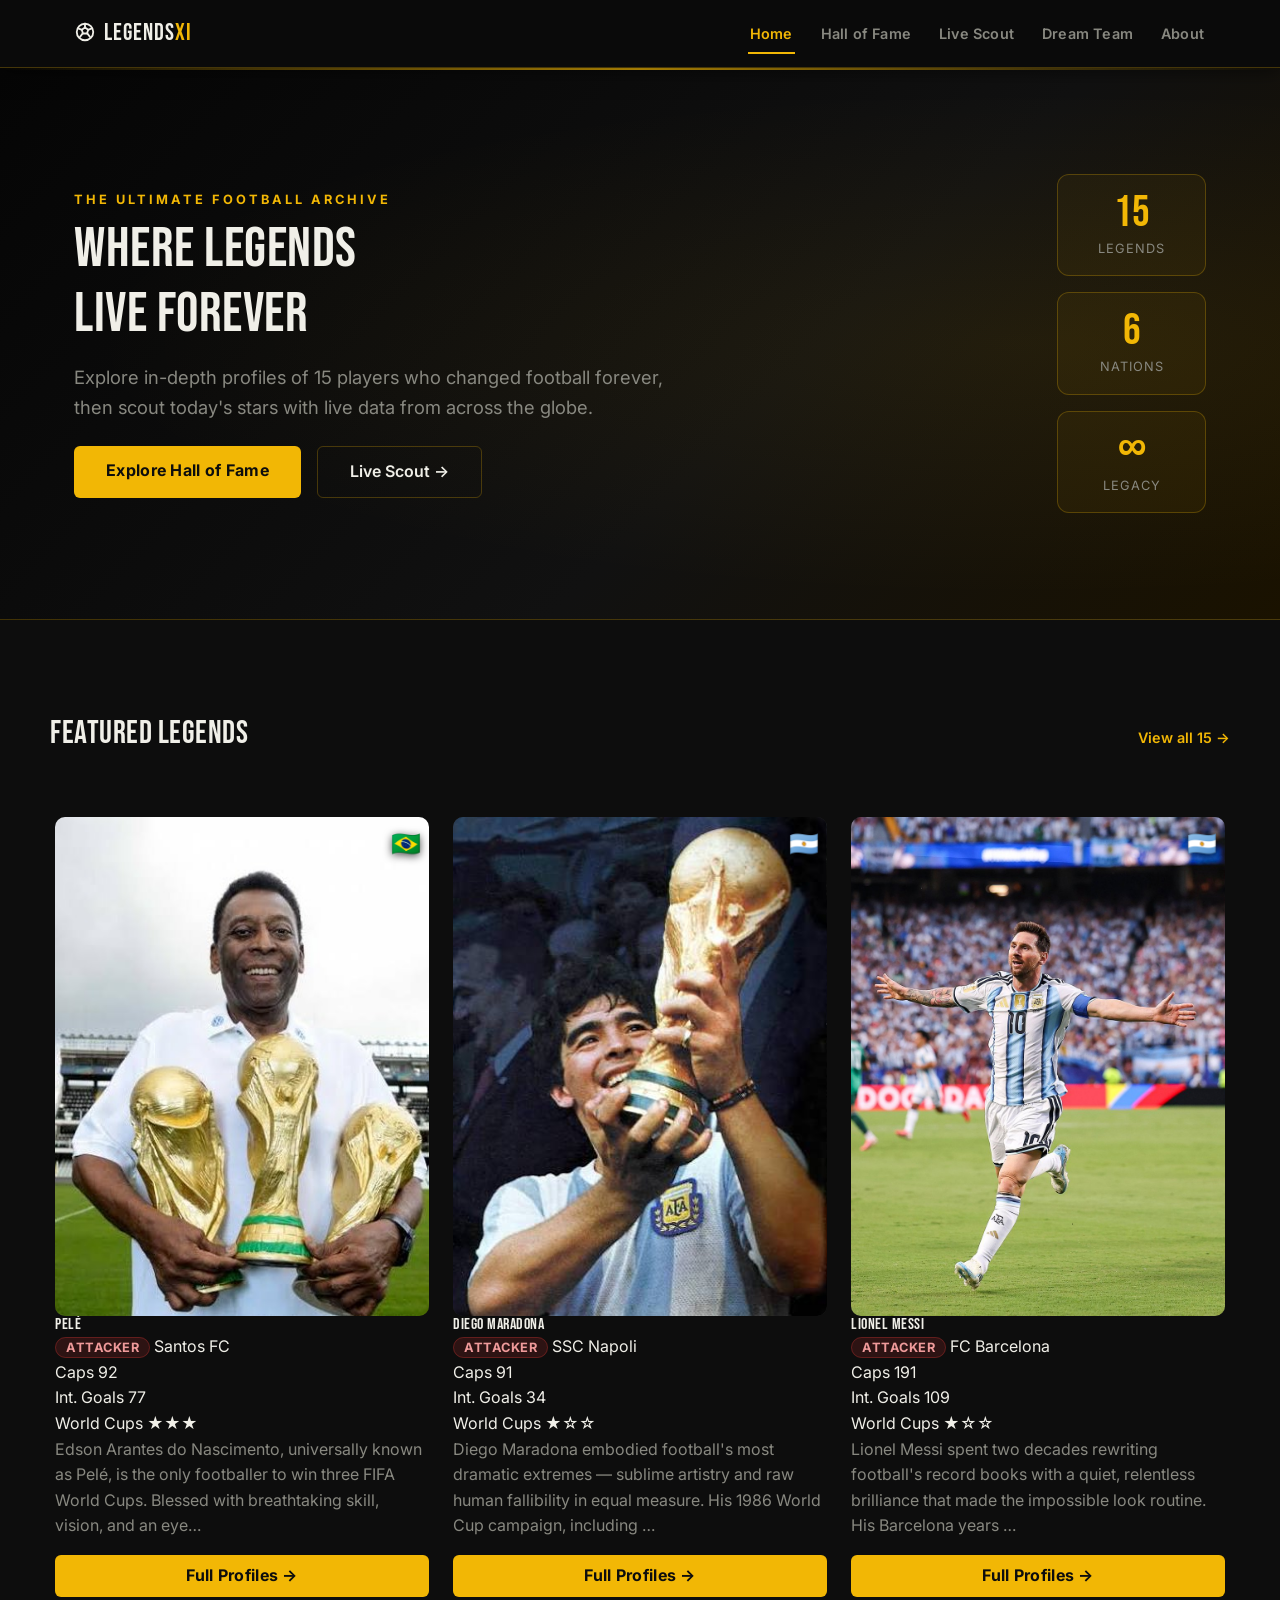
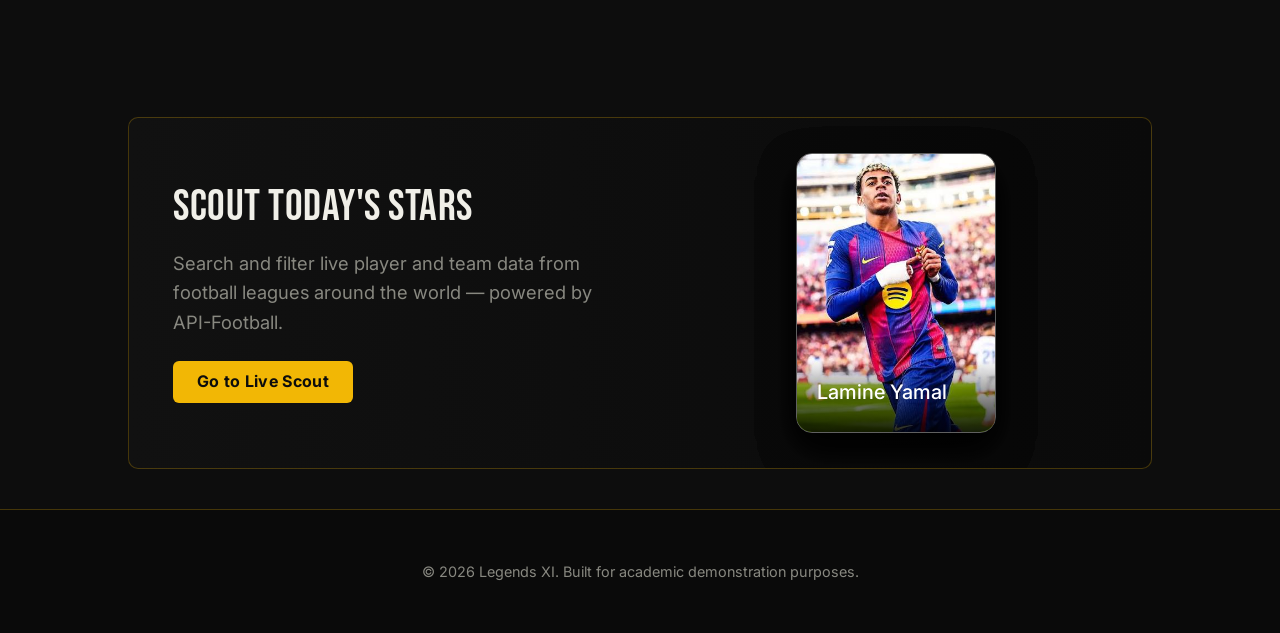
==== commit 66efbc8e: "scout teaser style" ====
--- a/index.html
+++ b/index.html
@@ -98,6 +98,7 @@
     </section>
 
     <!-- ── SCOUT TEASER ── -->
+     <div class="scout-block">
     <section class="scout-teaser">
       <div class="container scout-teaser__inner">
         <div>
@@ -110,6 +111,32 @@
         </div>
       </div>
     </section>
+    <section class="carousel-container">
+  <div class="carousel-track">
+    
+    <div class="carousel-card card-1">
+      <img src="images/mbappe.jpg" alt="Player 1" onerror="this.src='https://placehold.co/200x280/0B6E4F/FFF?text=Mbappe'">
+      <div class="card-overlay"><h5>Kylian Mbappé</h5></div>
+    </div>
+
+    <div class="carousel-card card-2">
+      <img src="images/vini.jpg" alt="Player 2" onerror="this.src='https://placehold.co/200x280/0B6E4F/FFF?text=Vini+Jr'">
+      <div class="card-overlay"><h5>Vinícius Júnior</h5></div>
+    </div>
+
+    <div class="carousel-card card-3">
+      <img src="images/bellingham.jpg" alt="Player 3" onerror="this.src='https://placehold.co/200x280/0B6E4F/FFF?text=Bellingham'">
+      <div class="card-overlay"><h5>Jude Bellingham</h5></div>
+    </div>
+
+    <div class="carousel-card card-4">
+      <img src="images/yamal.jpg" alt="Player 4" onerror="this.src='https://placehold.co/200x280/0B6E4F/FFF?text=Yamal'">
+      <div class="card-overlay"><h5>Lamine Yamal</h5></div>
+    </div>
+
+  </div>
+</section>
+    </div>
 
   </main>
 
--- a/css/base.css
+++ b/css/base.css
@@ -44,7 +44,7 @@
 .container {
   max-width: var(--container-max);
   margin: 0 auto;
-  padding: 0 var(--space-md);
+  padding: 10px var(--space-md);
 }
 
 /* ── Accessible focus ring (gold on dark = perfect contrast) ── */
--- a/css/components.css
+++ b/css/components.css
@@ -48,7 +48,7 @@
 .navbar-custom__brand:hover .navbar-custom__brand-mark svg {
   transform: rotate(180deg) scale(1.15);
   transition-duration: 0.75s;
-  color:var(--color-accent);
+  color: var(--color-accent);
 }
 
 .navbar-custom__container {
@@ -534,11 +534,25 @@
 .home-section__link   { font-size:var(--fs-sm);font-weight:var(--fw-semibold);color:var(--color-accent);transition:var(--transition-fast);white-space:nowrap; }
 .home-section__link:hover { color:var(--color-accent-dark); }
 
-.scout-teaser {
+.scout-block {
   background:linear-gradient(90deg, #111111 0%, #0A0A0A 100%);
   border-top:1px solid var(--color-border-gold);
   border-bottom:1px solid var(--color-border-gold);
   padding:var(--space-2xl) 0;margin-top:var(--space-xl);
+  display: flex;
+  align-items: center;
+  justify-content: space-between;
+  gap: 40px; /* Space between the text block and the cards */
+  max-width: 80%;
+  margin: 40px auto;
+  padding: 0 20px;
+  border: 1px solid var(--color-border-gold);
+  border-radius: 10px;
+}
+.scout-teaser{
+  display: inline-block; 
+  flex: 1;
+  min-width: 300px;
 }
 .scout-teaser__title { font-size:var(--fs-3xl);color:var(--color-text-primary);margin:0 0 var(--space-sm); }
 .scout-teaser__text  { color:var(--color-text-secondary);font-size:var(--fs-lg);max-width:480px;margin:0 0 var(--space-md); }
@@ -677,3 +691,108 @@
    ========================================================================== */
 img[loading="lazy"]           { opacity:0;transition:opacity 0.3s ease; }
 img[loading="lazy"].is-loaded { opacity:1; }
+
+/* --- Carousel Stage Viewport --- */
+.carousel-container {
+    flex: 1;
+    max-width: 500px; /* Shrinking the overall component boundary */
+    height: 350px;     /* Lowered from 450px to make it smaller */
+    position: relative;
+    overflow: hidden;
+    display: flex;
+    align-items: center;
+    justify-content: center;
+    perspective: 800px; /* Adjusted depth for smaller cards */
+    margin: 0;
+}
+
+.carousel-track {
+    position: relative;
+    width: 200px; /* Sized down from 300px to make individual cards smaller */
+    height: 280px; /* Sized down from 400px */
+    transform-style: preserve-3d;
+}
+
+/* --- Base Card Styles --- */
+.carousel-card {
+    position: absolute;
+    width: 100%;
+    height: 100%;
+    border-radius: 16px;
+    overflow: hidden;
+    box-shadow: 0 15px 35px rgba(0, 0, 0, 0.5);
+    border: 1px solid rgba(255, 255, 255, 0.1);
+    transition: filter 0.5s ease;
+    animation: shiftCards 24s infinite cubic-bezier(0.4, 0, 0.2, 1);
+}
+
+.carousel-card img {
+    width: 100%;
+    height: 100%;
+    object-fit: cover;
+}
+
+/* Card Text Overlay */
+.card-overlay {
+    position: absolute;
+    bottom: 0;
+    left: 0;
+    width: 100%;
+    padding: 20px;
+    background: linear-gradient(transparent, rgba(0, 0, 0, 0.85));
+    color: #fff;
+}
+
+/* --- Animation Delays to Offset the Cycle --- */
+.card-1 { animation-delay: 0s; }
+.card-2 { animation-delay: -6s; }
+.card-3 { animation-delay: -12s; }
+.card-4 { animation-delay: -18s; }
+
+/* --- The 4-Stage Infinite 3D Shifting Loop --- */
+@keyframes shiftCards {
+    /* STAGE 1: Left Card (Faded back in shadow) */
+    0%, 100% {
+        transform: translate3d(-70%, 0, -100px) scale(0.85);
+        z-index: 2;
+        filter: brightness(0.4) blur(1px);
+        opacity: 1;
+    }
+    
+    /* STAGE 2: Center Card (Popping Forward, Bright) */
+    25% {
+        transform: translate3d(0, 0, 50px) scale(1.05);
+        z-index: 10;
+        filter: brightness(1) blur(0);
+        box-shadow: 0 20px 40px rgba(242, 183, 5, 0.3); /* Subtle gold glow */
+        opacity: 1;
+    }
+
+    /* STAGE 3: Right Card (Faded back in shadow) */
+    50% {
+        transform: translate3d(70%, 0, -100px) scale(0.85);
+        z-index: 2;
+        filter: brightness(0.4) blur(1px);
+        opacity: 1;
+    }
+
+    /* STAGE 4: Hidden Flash-back (Disappears from right, loops around to left) */
+    75% {
+        transform: translate3d(0, 0, -200px) scale(0.7);
+        z-index: 1;
+        filter: brightness(0);
+        opacity: 0; /* Hidden while it travels behind the scenes */
+    }
+}
+
+@media (max-width: 768px) {
+    .scout-block {
+        flex-direction: column;
+        text-align: center;
+        gap: 20px;
+    }
+    .carousel-container {
+        width: 100%;
+        max-width: 100%;
+    }
+}
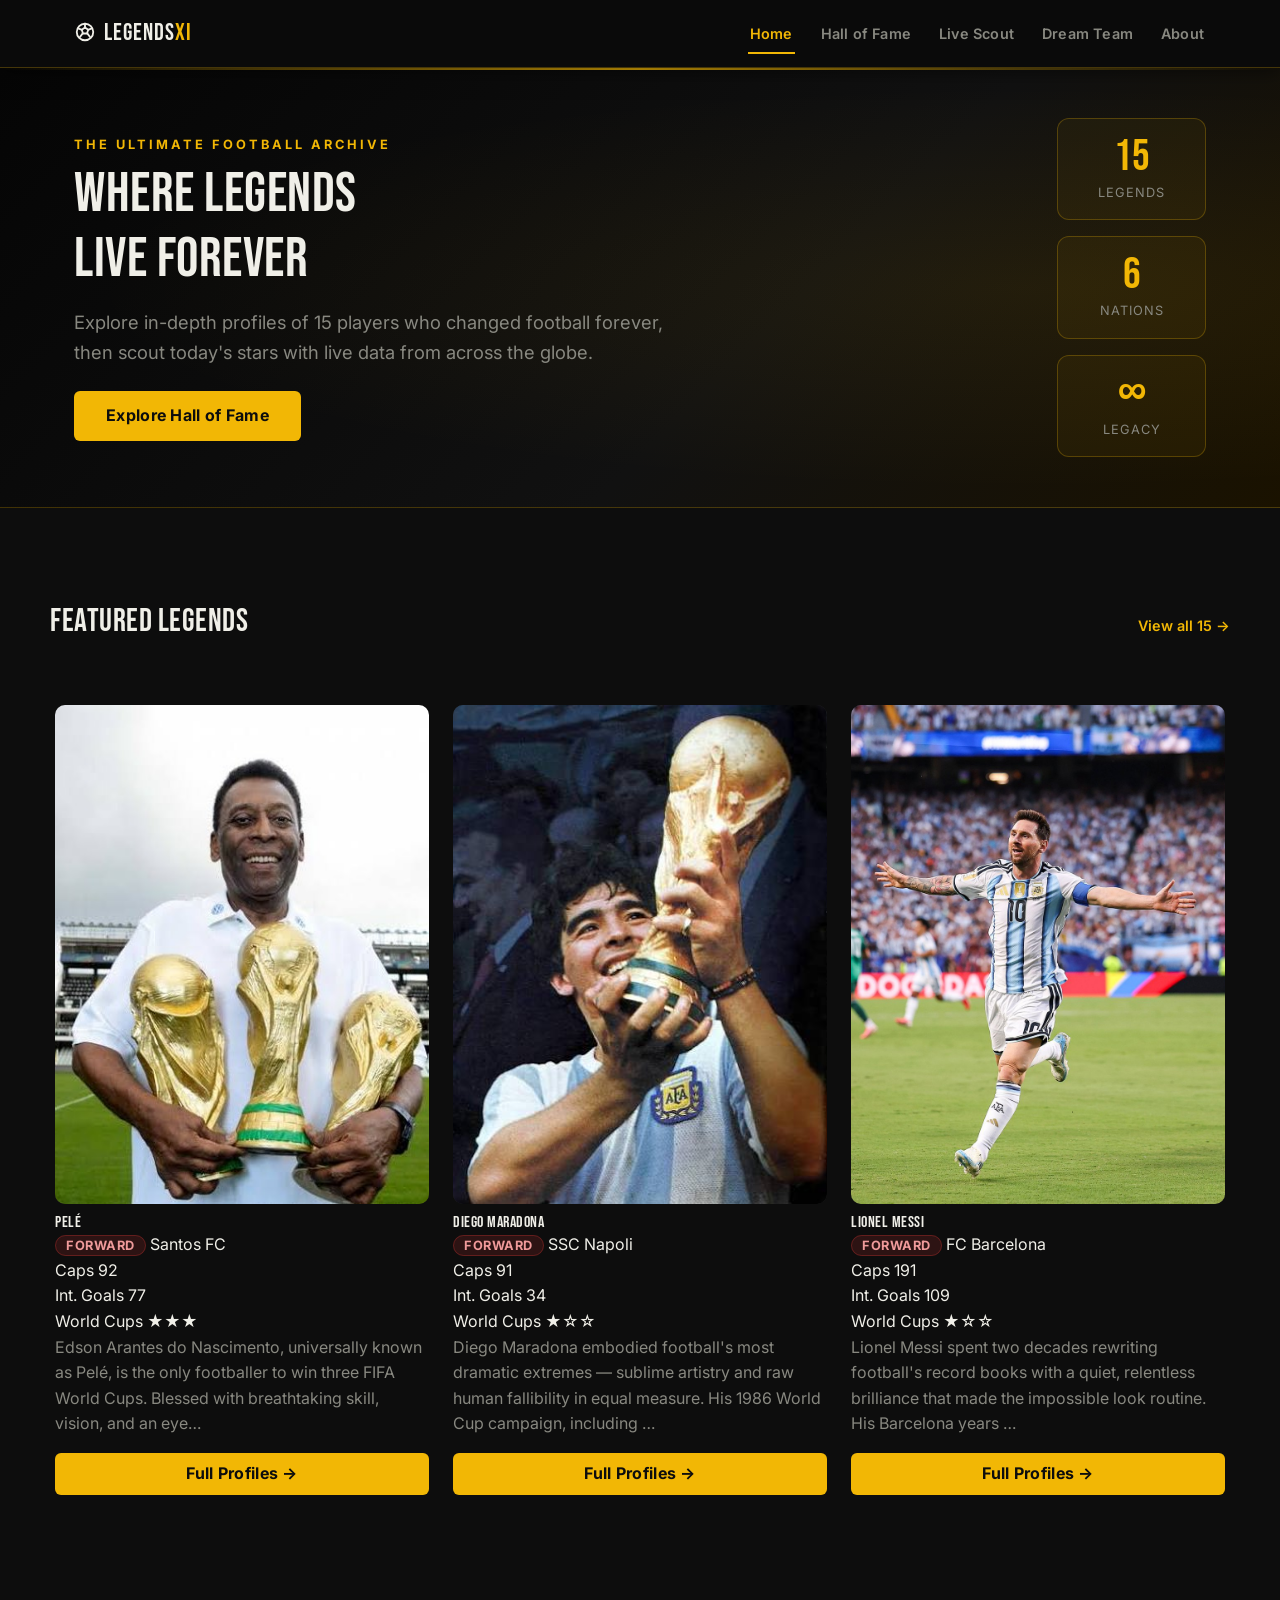
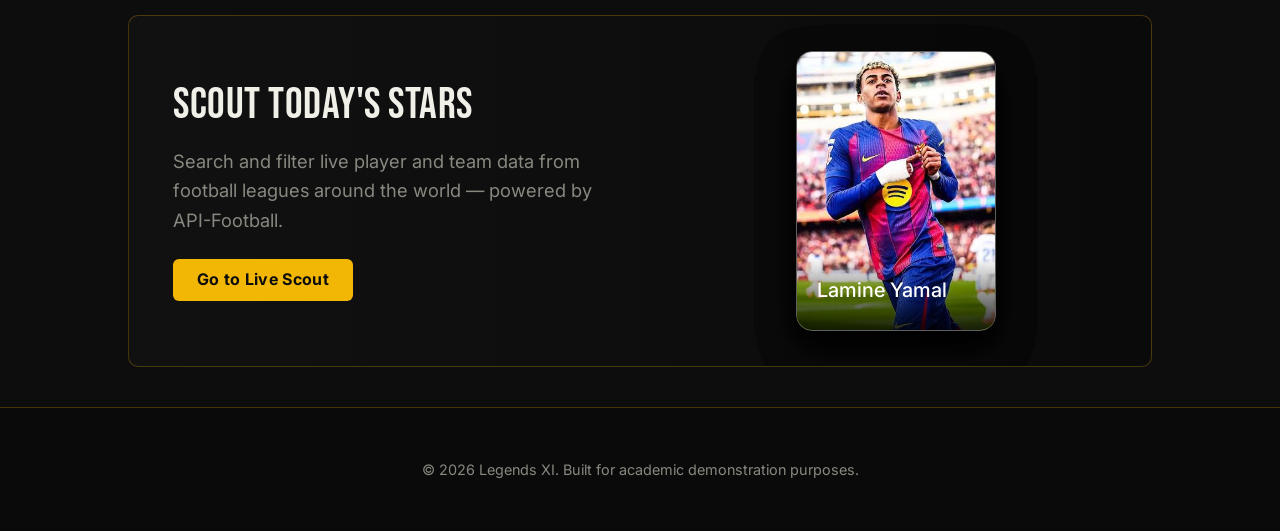
==== commit 216c9da8: "fixing legends card on thehome page" ====
--- a/index.html
+++ b/index.html
@@ -66,7 +66,6 @@
           </p>
           <div class="hero__ctas">
             <a href="hall-of-fame.html" class="btn-primary btn-primary--lg">Explore Hall of Fame</a>
-            <a href="live-scout.html" class="btn-outline btn-outline--lg">Live Scout →</a>
           </div>
         </div>
         <div class="hero__badge-wrap" aria-hidden="true">
--- a/css/components.css
+++ b/css/components.css
@@ -80,7 +80,7 @@
 }
 .navbar-custom__link:hover             { color:var(--color-text-primary); }
 .navbar-custom__link:hover::after      { width:100%; }
-.navbar-custom__link.is-active         { color:var(--color-accent); }
+.navbar-custom__link.is-active         { color:var(--color-accent);}
 .navbar-custom__link.is-active::after  { width:100%; }
 .navbar-custom__link:active            { transform:translateY(1px); }
 
@@ -121,6 +121,7 @@
 /* Home hero */
 .hero--home {
   text-align:left;
+  padding: var(--space-lg) 0;
   background: linear-gradient(135deg, #050505 0%, #111111 60%, #1a1200 100%);
 }
 .hero--home::after {
@@ -180,7 +181,11 @@
   gap:var(--space-md);
   padding:var(--space-lg) 0;
 }
-.legends-grid--home { grid-template-columns:repeat(auto-fill,minmax(300px,1fr)); margin-left: 5px; margin-right: 5px;}
+.legends-grid--home {
+  grid-template-columns:repeat(3, minmax(220px, 1fr));
+  justify-content:center;
+  margin-left: 5px; margin-right: 5px;
+}
 
 /* Scroll-in animation */
 .legend-card, .scout-card { opacity:0;transform:translateY(16px);transition:opacity 0.4s ease,transform 0.4s ease,box-shadow 0.3s ease; }
@@ -236,14 +241,13 @@
   align-items:center;gap:6px;text-align:center;
   background:var(--color-surface);
 }
-.legend-card__name { font-size:var(--fs-base);font-family:var(--font-heading);color:var(--color-text-primary);margin:0;letter-spacing:.5px; }
+.legend-card__name { font-size:var(--fs-base);font-family:var(--font-heading);color:var(--color-text-primary);margin:0;letter-spacing:.5px; padding-top: 10px; }
 
 /* Position pills */
 .legend-card__pos { font-size:var(--fs-xs);font-weight:var(--fw-bold);padding:2px 10px;border-radius:999px;text-transform:uppercase;letter-spacing:.5px; }
 .legend-card__pos--goalkeeper { background:rgba(255,193,7,0.15); color:#FFD54F; border:1px solid rgba(255,193,7,0.3); }
 .legend-card__pos--defender   { background:rgba(30,136,229,0.15); color:#64B5F6; border:1px solid rgba(30,136,229,0.3); }
 .legend-card__pos--midfielder { background:rgba(67,160,71,0.15);  color:#81C784; border:1px solid rgba(67,160,71,0.3);  }
-.legend-card__pos--attacker   { background:rgba(229,57,53,0.15);  color:#EF9A9A; border:1px solid rgba(229,57,53,0.3);  }
 .legend-card__pos--forward    { background:rgba(229,57,53,0.15);  color:#EF9A9A; border:1px solid rgba(229,57,53,0.3);  }
 .legend-card__pos--unknown    { background:rgba(255,255,255,0.07);color:var(--color-text-secondary);border:1px solid var(--color-border); }
 
@@ -395,6 +399,17 @@
   appearance:none;
   background-image:url("data:image/svg+xml,%3Csvg xmlns='http://www.w3.org/2000/svg' width='12' height='8' viewBox='0 0 12 8'%3E%3Cpath fill='%23888880' d='M6 8L0 0h12z'/%3E%3C/svg%3E");
   background-repeat:no-repeat;background-position:right 12px center;padding-right:2.2rem;
+}
+
+.season-select {
+  flex:1 1 220px;font-family:var(--font-body);font-size:var(--fs-base);
+  padding:.65rem var(--space-sm);
+  border:1.5px solid var(--color-border);
+  border-radius:var(--radius-sm);
+  background:var(--color-surface-alt);
+  color:var(--color-text-primary);
+  transition:var(--transition-fast);
+  max-width: 100px;
 }
 
 /* Position filter pills */
@@ -671,7 +686,7 @@
 .dt-instructions__inner { display:grid;grid-template-columns:repeat(auto-fit,minmax(180px,1fr));gap:var(--space-md); }
 .dt-instruction-card    { background:var(--color-surface);border:1px solid var(--color-border);border-radius:var(--radius-md);padding:var(--space-md);text-align:center; }
 .dt-instruction-card:hover { border-color:var(--color-border-gold); }
-.dt-instruction-card__icon { font-size:1.8rem;display:block;margin-bottom:var(--space-xs); }
+.dt-instruction-card__icon { font-size:1.8rem;display:block;margin-bottom:var(--space-xs); font-family: Orelega One;}
 .dt-instruction-card p  { font-size:var(--fs-sm);color:var(--color-text-secondary);margin:0; }
 
 /* ==========================================================================
--- a/css/responsive.css
+++ b/css/responsive.css
@@ -25,13 +25,12 @@
   .navbar-custom__links.is-open { max-height:360px;opacity:1; }
 
   .navbar-custom__link {
-    padding:var(--space-sm) var(--space-md);width:100%;
+    padding-left: 10px;
     border-left:3px solid transparent;
   }
   .navbar-custom__link::after { display:none; }
   .navbar-custom__link:hover,
   .navbar-custom__link.is-active {
-    background:rgba(242,183,5,0.08);
     border-left-color:var(--color-accent);
     color:var(--color-accent);
   }
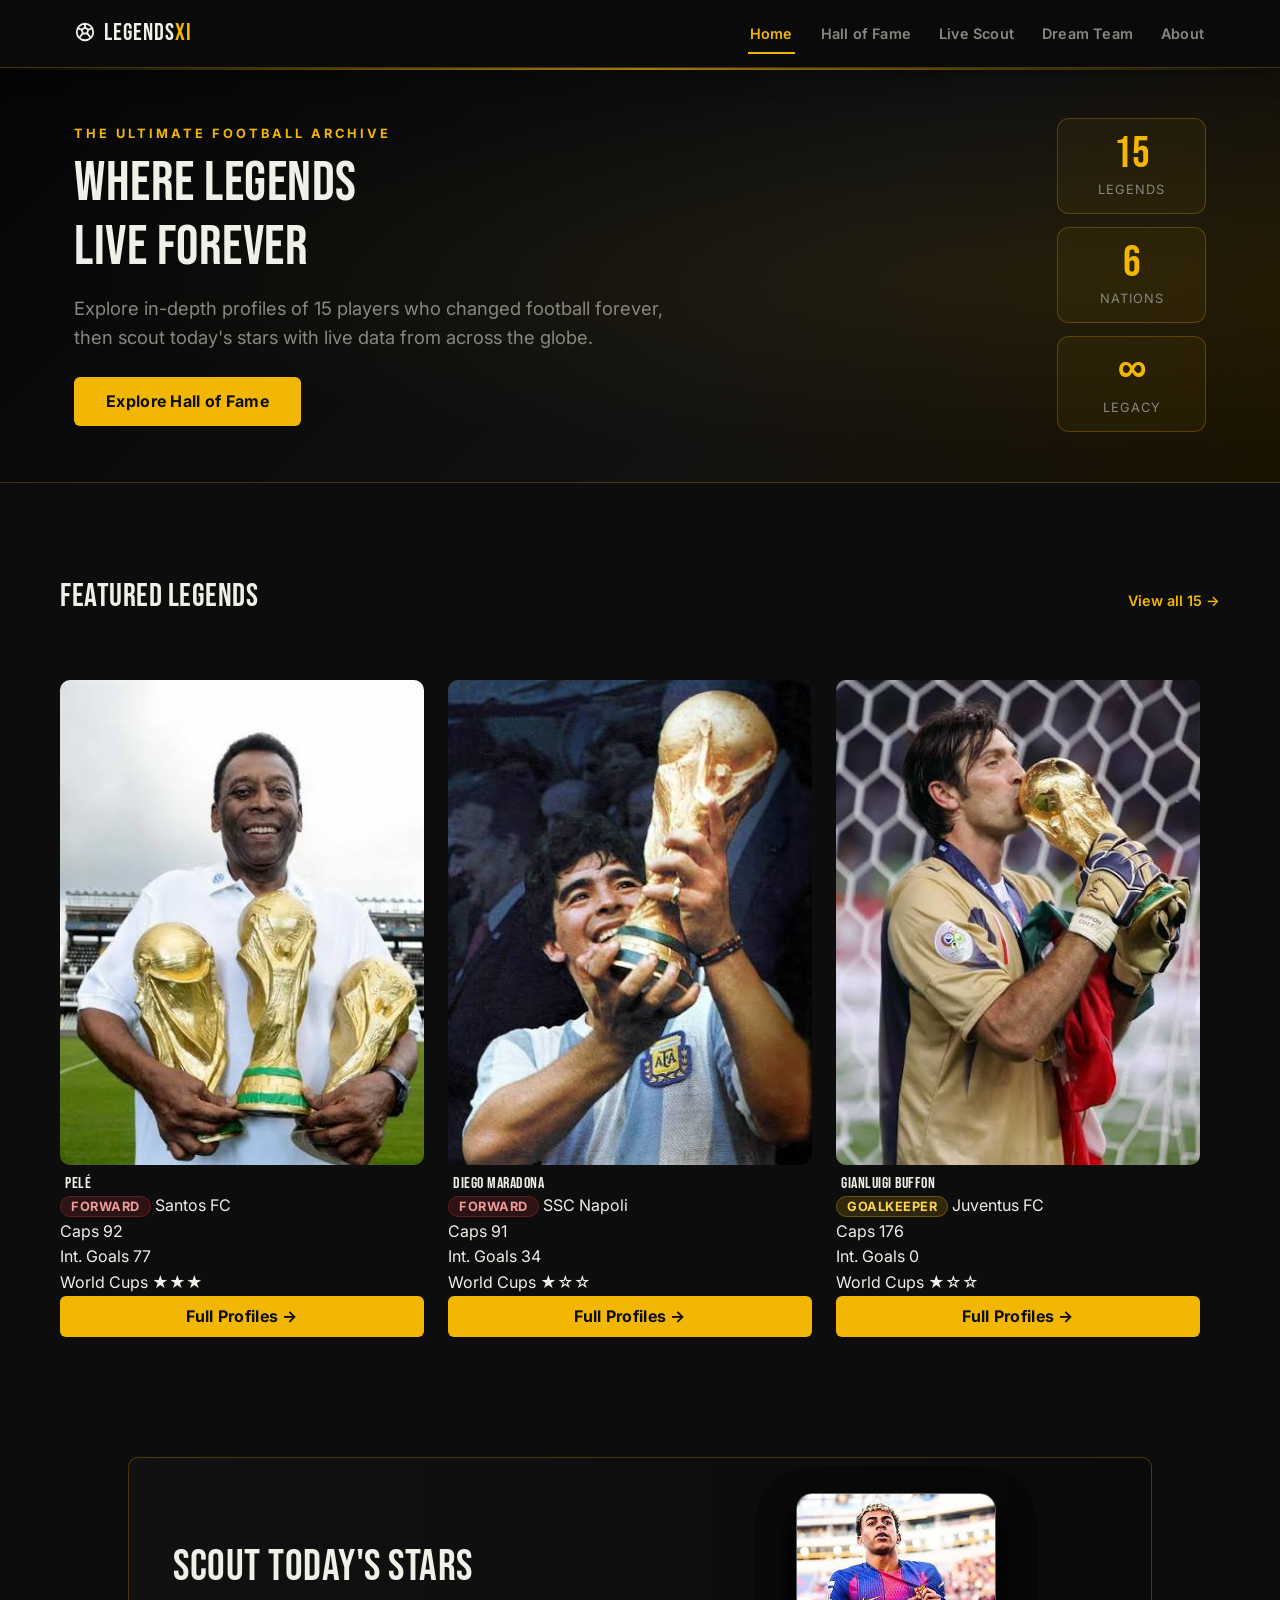
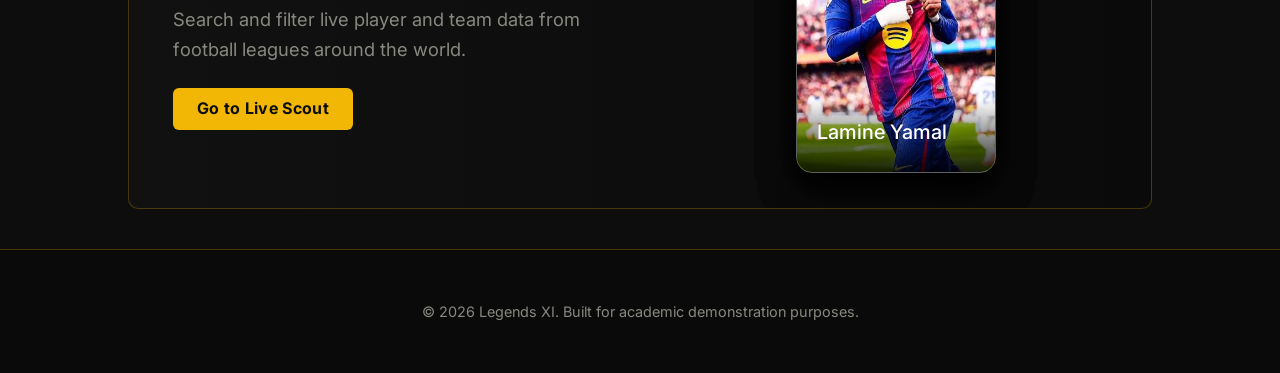
==== commit 70176dca: "small home page edit" ====
--- a/index.html
+++ b/index.html
@@ -104,7 +104,7 @@
           <h2 class="scout-teaser__title">Scout Today's Stars</h2>
           <p class="scout-teaser__text">
             Search and filter live player and team data from football leagues
-            around the world — powered by API-Football.
+            around the world.
           </p>
           <a href="live-scout.html" class="btn-primary">Go to Live Scout</a>
         </div>
--- a/css/variables.css
+++ b/css/variables.css
@@ -62,7 +62,7 @@
 
   /* ── Spacing ─────────────────────────────────────────────────────────── */
   --space-xs: 0.5rem;
-  --space-sm: 1rem;
+  --space-sm: 0.8rem;
   --space-md: 1.5rem;
   --space-lg: 2.5rem;
   --space-xl: 4rem;
--- a/css/components.css
+++ b/css/components.css
@@ -90,7 +90,6 @@
   background:transparent;border:none;cursor:pointer;
   padding:0;border-radius:var(--radius-sm);transition:var(--transition-fast);
 }
-.navbar-custom__toggle:hover { background:rgba(242,183,5,0.1); }
 .navbar-custom__toggle-bar {
   width:24px;height:2px;background:var(--color-text-primary);
   border-radius:2px;transition:var(--transition-base);
@@ -181,12 +180,34 @@
   gap:var(--space-md);
   padding:var(--space-lg) 0;
 }
-.legends-grid--home {
-  grid-template-columns:repeat(3, minmax(220px, 1fr));
-  justify-content:center;
-  margin-left: 5px; margin-right: 5px;
-}
-
+
+/* 1. MOBILE & TABLET (Up to 991px wide) */
+@media (max-width: 991.98px) {
+  #featuredGrid.legends-grid--home {
+    display: grid !important;
+    /* Enforces exactly 2 columns maximum */
+    grid-template-columns: repeat(2, 1fr) !important;
+    max-width: 720px !important;
+    margin: 0 auto !important;
+    gap: var(--space-md) !important;
+  }
+  /* Only show 2 of the 3 featured cards on mobile & tablet */
+  #featuredGrid.legends-grid--home .legend-card:nth-child(3) {
+    display: none !important;
+  }
+}
+
+/* 2. PC / DESKTOP (992px wide and larger) */
+@media (min-width: 992px) {
+  #featuredGrid.legends-grid--home {
+    display: grid !important;
+    /* Shifts to a 3-column layout on big screens */
+    grid-template-columns: repeat(3, 1fr) !important;
+    max-width: 1140px !important;
+    margin: 0 10px !important;
+    gap: var(--space-md) !important;
+  }
+}
 /* Scroll-in animation */
 .legend-card, .scout-card { opacity:0;transform:translateY(16px);transition:opacity 0.4s ease,transform 0.4s ease,box-shadow 0.3s ease; }
 .legend-card.is-visible, .scout-card.is-visible { opacity:1;transform:translateY(0); }
@@ -241,7 +262,7 @@
   align-items:center;gap:6px;text-align:center;
   background:var(--color-surface);
 }
-.legend-card__name { font-size:var(--fs-base);font-family:var(--font-heading);color:var(--color-text-primary);margin:0;letter-spacing:.5px; padding-top: 10px; }
+.legend-card__name { font-size:var(--fs-base);font-family:var(--font-heading);color:var(--color-text-primary);margin:0;letter-spacing:.5px; padding-top: 10px; margin-left: 5px;}
 
 /* Position pills */
 .legend-card__pos { font-size:var(--fs-xs);font-weight:var(--fw-bold);padding:2px 10px;border-radius:999px;text-transform:uppercase;letter-spacing:.5px; }
@@ -310,7 +331,7 @@
 .hof-modal__stat-label { font-size:var(--fs-xs);color:var(--color-text-secondary);text-transform:uppercase;letter-spacing:.4px; }
 
 .hof-modal__section       { margin-bottom:var(--space-md); }
-.hof-modal__section-title { font-size:var(--fs-base);font-weight:var(--fw-bold);color:var(--color-accent);margin:0 0 var(--space-xs); }
+.hof-modal__section-title { font-size:var(--fs-base);font-weight:var(--fw-bold);color:var(--color-accent);margin:0 0 var(--space-xs); letter-spacing: 1.5px;}
 .hof-modal__legacy        { font-size:var(--fs-sm);color:var(--color-text-primary);margin:0;font-style:italic;line-height:1.6; }
 .hof-modal__bio           { font-size:var(--fs-sm);color:var(--color-text-secondary);line-height:1.8;margin:0; }
 
@@ -367,7 +388,7 @@
 @keyframes spinBall { to { transform:rotate(360deg); } }
 
 /* ==========================================================================
-   LIVE SCOUT — search form, cards, fixtures
+   LIVE SCOUT — search form, cards
    ========================================================================== */
 .scout-search-form {
   background:var(--color-surface);
@@ -409,8 +430,10 @@
   background:var(--color-surface-alt);
   color:var(--color-text-primary);
   transition:var(--transition-fast);
-  max-width: 100px;
-}
+  max-width: 200px;
+  max-height: 50px;
+}
+
 
 /* Position filter pills */
 .scout-pos-filters { display:flex;flex-wrap:wrap;gap:6px;padding:0 0 var(--space-md); }
@@ -424,11 +447,19 @@
 .scout-pos-btn:hover     { border-color:var(--color-accent);color:var(--color-accent); }
 .scout-pos-btn.is-active { background:var(--color-accent);color:var(--color-text-on-accent);border-color:var(--color-accent); }
 
+/* Fix #4: widen the scout results grid + give each card more breathing room
+   (scoped to #scoutResultsGrid so the shared .legends-grid class elsewhere is untouched) */
+#scoutResultsGrid.legends-grid {
+  grid-template-columns:repeat(auto-fill, minmax(260px, 1fr));
+  gap:var(--space-lg);
+}
+
 /* Scout card */
 .scout-card {
   background:var(--color-surface);border-radius:var(--radius-md);
   box-shadow:var(--shadow-sm);overflow:hidden;display:flex;flex-direction:column;
   border:1px solid var(--color-border);transition:var(--transition-base);
+  flex-basis:300px;max-width:400px;width:100%;
 }
 .scout-card:hover { transform:translateY(-3px);box-shadow:var(--shadow-gold);border-color:var(--color-accent); }
 
@@ -436,74 +467,12 @@
 .scout-card__photo-wrap { flex-shrink:0;width:64px;height:64px;border-radius:50%;overflow:hidden;background:var(--color-surface-raised);border:2px solid var(--color-border-gold); }
 .scout-card__photo  { width:100%;height:100%;object-fit:cover; }
 .scout-card__title  { flex:1;min-width:0; }
-.scout-card__name   { font-size:var(--fs-base);font-weight:var(--fw-bold);color:var(--color-text-primary);margin:0 0 2px;white-space:nowrap;overflow:hidden;text-overflow:ellipsis; }
+.scout-card__name   { font-size:var(--fs-base);font-weight:var(--fw-bold);color:var(--color-text-primary);margin:0 0 2px;white-space:nowrap;overflow:hidden;text-overflow:ellipsis; letter-spacing: 1.5px;}
 .scout-card__meta   { font-size:var(--fs-xs);color:var(--color-text-secondary);margin:0 0 var(--space-xs); }
 
 .scout-card__team { display:flex;align-items:center;gap:var(--space-xs);padding:var(--space-xs) var(--space-md);background:var(--color-surface-alt);border-top:1px solid var(--color-border);border-bottom:1px solid var(--color-border); }
 .scout-card__team-name { font-size:var(--fs-sm);font-weight:var(--fw-semibold);color:var(--color-text-primary);flex:1; }
 .scout-card__detail-row { display:flex;flex-wrap:wrap;gap:var(--space-xs);padding:var(--space-xs) var(--space-md);font-size:var(--fs-xs);color:var(--color-text-secondary); }
-
-/* Fixtures button */
-.scout-card__fixtures-btn {
-  margin:var(--space-xs) var(--space-md) var(--space-sm);
-  font-family:var(--font-body);font-size:var(--fs-xs);font-weight:var(--fw-semibold);
-  padding:5px 14px;border-radius:var(--radius-sm);
-  border:1px solid var(--color-border-gold);color:var(--color-accent);
-  background:transparent;cursor:pointer;transition:var(--transition-fast);align-self:flex-start;
-}
-.scout-card__fixtures-btn:hover   { background:var(--color-accent);color:var(--color-text-on-accent); }
-.scout-card__fixtures-btn:disabled { opacity:.5;cursor:wait; }
-
-.scout-card__fixtures-panel { border-top:1px solid var(--color-border); }
-
-/* ── Fixture rows — logo · score · logo layout (Fix #1) ── */
-.fixtures-panel {
-  padding:var(--space-sm) var(--space-md);
-  display:grid;grid-template-columns:1fr 1fr;gap:var(--space-sm);
-}
-.fixtures-section__title {
-  font-size:var(--fs-xs);font-weight:var(--fw-bold);
-  color:var(--color-accent);text-transform:uppercase;letter-spacing:.5px;
-  margin:0 0 8px;
-}
-.fixture-row {
-  padding:6px 0;border-bottom:1px solid var(--color-border);
-}
-.fixture-row:last-child { border-bottom:none; }
-.fixture-row__date {
-  font-size:0.7rem;color:var(--color-text-secondary);
-  display:block;margin-bottom:4px;
-}
-
-/* The key layout: badge · name ··· score ··· name · badge */
-.fixture-row__matchup {
-  display:flex;align-items:center;gap:6px;
-}
-.fixture-row__team {
-  display:flex;align-items:center;gap:4px;flex:1;
-}
-.fixture-row__team--away {
-  flex-direction:row-reverse; /* badge on right for away team */
-}
-.fixture-row__badge {
-  width:20px;height:20px;object-fit:contain;flex-shrink:0;
-  border-radius:2px;
-}
-.fixture-row__team-name {
-  font-size:0.7rem;font-weight:var(--fw-semibold);
-  color:var(--color-text-primary);
-  white-space:nowrap;overflow:hidden;text-overflow:ellipsis;
-  max-width:70px;
-}
-.fixture-row__score-center {
-  font-size:var(--fs-xs);font-weight:var(--fw-bold);
-  color:var(--color-accent);
-  background:var(--color-surface-alt);
-  border:1px solid var(--color-border);
-  border-radius:4px;padding:1px 6px;white-space:nowrap;flex-shrink:0;
-}
-.fixtures-empty,.fixtures-error { font-size:var(--fs-xs);color:var(--color-text-secondary);padding:var(--space-xs) 0;margin:0; }
-
 
 .scout-card__team-logo  { width:22px;height:22px;object-fit:contain;flex-shrink:0; }
 .scout-card__league-logo { width:18px;height:18px;object-fit:contain;opacity:0.7;margin-left:auto; }
@@ -513,16 +482,82 @@
 .scout-card__stat-val   { font-size:var(--fs-lg);font-weight:var(--fw-bold);color:var(--color-text-primary); }
 .scout-card__stat-label { font-size:var(--fs-xs);color:var(--color-text-secondary);text-transform:uppercase;letter-spacing:.4px; }
 
-.scout-card__rating {
-  position:absolute;top:var(--space-md);right:var(--space-md);
-  font-family:var(--font-heading);font-size:var(--fs-xl);
-  width:42px;height:42px;border-radius:var(--radius-sm);
-  display:flex;align-items:center;justify-content:center;font-weight:var(--fw-bold);
-  flex-shrink:0;
-}
-.rating--good { background:rgba(46,125,50,0.2);  color:#81C784;border:1px solid rgba(46,125,50,0.4); }
-.rating--avg  { background:rgba(245,127,23,0.2); color:#FFB74D;border:1px solid rgba(245,127,23,0.4); }
-.rating--poor { background:rgba(198,40,40,0.2);  color:#EF9A9A;border:1px solid rgba(198,40,40,0.4); }
+/* Rating badge removed (Fix #1) — was overlapping the player name */
+
+.scout-card__stats-label {
+  font-size:var(--fs-xs);font-weight:var(--fw-semibold);color:var(--color-text-secondary);
+  text-transform:uppercase;letter-spacing:.5px;
+  margin:var(--space-xs) 0 0;padding:0 var(--space-md);
+}
+
+/* "Show Fixtures" trigger — cards stay a fixed height; details live in the modal */
+.scout-card__fixtures-btn {
+  margin:var(--space-sm) var(--space-md) var(--space-md);
+  font-family:var(--font-body);font-size:var(--fs-xs);font-weight:var(--fw-semibold);
+  letter-spacing:.4px;text-transform:uppercase;
+  padding:8px 12px;border:1.5px solid var(--color-border-gold);border-radius:var(--radius-sm);
+  background:transparent;color:var(--color-accent);cursor:pointer;transition:var(--transition-fast);
+}
+.scout-card__fixtures-btn:hover { background:var(--color-accent);color:var(--color-bg,#1A1A1A); }
+
+/* Fixtures modal */
+.fixtures-modal { position:fixed;inset:0;z-index:1000;display:flex;align-items:center;justify-content:center;padding:var(--space-md); }
+.fixtures-modal[hidden] { display:none; }
+body.fixtures-modal-open { overflow:hidden; }
+
+.fixtures-modal__backdrop {
+  position:absolute;inset:0;background:rgba(10,10,10,0.72);backdrop-filter:blur(2px);
+}
+.fixtures-modal__dialog {
+  position:relative;width:100%;max-width:440px;max-height:85vh;overflow-y:auto;
+  background:var(--color-surface);border:1px solid var(--color-border-gold);border-radius:var(--radius-md);
+  box-shadow:var(--shadow-gold);padding:var(--space-lg);
+  animation:fixtures-modal-in 0.2s ease;
+}
+@keyframes fixtures-modal-in { from{opacity:0;transform:translateY(8px) scale(0.98);} to{opacity:1;transform:none;} }
+
+.fixtures-modal__close {
+  position:absolute;top:var(--space-sm);right:var(--space-sm);
+  width:32px;height:32px;border-radius:50%;border:1px solid var(--color-border);
+  background:var(--color-surface-alt);color:var(--color-text-secondary);
+  font-size:var(--fs-sm);line-height:1;cursor:pointer;transition:var(--transition-fast);
+}
+.fixtures-modal__close:hover { color:var(--color-accent);border-color:var(--color-accent); }
+
+.fixtures-modal__header { display:flex;align-items:center;gap:var(--space-sm);margin-bottom:var(--space-md); }
+.fixtures-modal__photo { width:64px;height:64px;border-radius:50%;object-fit:cover;border:2px solid var(--color-border-gold); }
+.fixtures-modal__name { font-size:var(--fs-lg);font-weight:var(--fw-bold);color:var(--color-text-primary);margin:0 0 2px; }
+.fixtures-modal__meta { font-size:var(--fs-sm);color:var(--color-text-secondary);margin:0; }
+.fixtures-modal__msg  { font-size:var(--fs-sm);color:var(--color-text-secondary); }
+
+.fixtures-modal__stats {
+  display:flex;justify-content:space-around;gap:var(--space-xs);
+  padding:var(--space-sm) 0;margin-bottom:var(--space-md);
+  border-top:1px solid var(--color-border);border-bottom:1px solid var(--color-border);
+}
+.fixtures-modal__stat { display:flex;flex-direction:column;align-items:center;gap:2px; }
+.fixtures-modal__stat span  { font-size:var(--fs-lg);font-weight:var(--fw-bold);color:var(--color-text-primary); }
+.fixtures-modal__stat label { font-size:var(--fs-xs);color:var(--color-text-secondary);text-transform:uppercase;letter-spacing:.4px; }
+
+.fixtures-modal__fixtures { display:flex;flex-direction:column;gap:var(--space-md); }
+.fixtures-modal__label {
+  font-size:var(--fs-xs);font-weight:var(--fw-semibold);color:var(--color-text-secondary);
+  text-transform:uppercase;letter-spacing:.5px;margin:0 0 6px;
+}
+
+.fixture-row {
+  display:flex;align-items:center;gap:var(--space-xs);
+  font-size:var(--fs-xs);color:var(--color-text-primary);padding:6px 0;
+}
+.fixture-row + .fixture-row { border-top:1px dashed var(--color-border); }
+.fixture-row__date { flex-shrink:0;width:90px;color:var(--color-text-secondary); }
+.fixture-row__match {
+  flex:1;min-width:0;display:flex;align-items:center;justify-content:center;
+  gap:6px;overflow:hidden;
+}
+.fixture-row__team-logo { width:18px;height:18px;object-fit:contain;flex-shrink:0; }
+.fixture-row__score { flex-shrink:0;font-weight:var(--fw-bold);color:var(--color-accent);padding:0 2px; }
+.fixture-empty { font-size:var(--fs-xs);color:var(--color-text-secondary);margin:0; }
 
 /* Pagination */
 .scout-pagination { display:flex;flex-direction:column;align-items:center;gap:var(--space-sm);padding:var(--space-md) 0 var(--space-2xl); }
@@ -544,7 +579,7 @@
    HOME PAGE
    ========================================================================== */
 .home-section { padding:var(--space-2xl) 0 var(--space-lg); }
-.home-section__header { display:flex;align-items:baseline;justify-content:space-between;margin-bottom:var(--space-md);gap:var(--space-sm); }
+.home-section__header { display:flex;align-items:baseline;justify-content:space-between;margin-bottom:var(--space-md);gap:var(--space-sm); margin-left:10px; margin-right:10px;}
 .home-section__title  { font-size:var(--fs-2xl);color:var(--color-text-primary);margin:0; }
 .home-section__link   { font-size:var(--fs-sm);font-weight:var(--fw-semibold);color:var(--color-accent);transition:var(--transition-fast);white-space:nowrap; }
 .home-section__link:hover { color:var(--color-accent-dark); }
@@ -569,7 +604,7 @@
   flex: 1;
   min-width: 300px;
 }
-.scout-teaser__title { font-size:var(--fs-3xl);color:var(--color-text-primary);margin:0 0 var(--space-sm); }
+.scout-teaser__title { font-size:var(--fs-3xl);color:var(--color-text-primary);margin:5px 0 var(--space-sm); }
 .scout-teaser__text  { color:var(--color-text-secondary);font-size:var(--fs-lg);max-width:480px;margin:0 0 var(--space-md); }
 
 /* ==========================================================================
@@ -670,16 +705,17 @@
 .dt-tab { font-family:var(--font-body);font-size:var(--fs-sm);font-weight:var(--fw-semibold);padding:var(--space-xs) var(--space-md);background:none;border:none;border-bottom:2px solid transparent;color:var(--color-text-secondary);cursor:pointer;margin-bottom:-1px;transition:var(--transition-fast); }
 .dt-tab.is-active,.dt-tab:hover { color:var(--color-accent);border-bottom-color:var(--color-accent); }
 .dt-modal__search { display:flex;gap:var(--space-xs);padding:var(--space-sm) var(--space-md) 0;flex-shrink:0; }
+.dt-modal__search[hidden] { display:none; }
 .dt-modal__search .scout-search-form__input { flex:1; }
 .dt-modal__body   { overflow-y:auto;padding:var(--space-sm) var(--space-md) var(--space-md);flex:1; }
 .dt-player-grid   { display:grid;grid-template-columns:repeat(auto-fill,minmax(110px,1fr));gap:var(--space-sm); }
-.dt-player-pick   { display:flex;flex-direction:column;align-items:center;gap:4px;padding:var(--space-xs);border-radius:var(--radius-sm);border:1.5px solid var(--color-border);background:var(--color-surface-alt);cursor:pointer;transition:var(--transition-fast);font-family:var(--font-body);text-align:center; }
+.dt-player-pick   { display:flex;flex-direction:column;align-items:center;gap:4px;padding:var(--space-xs);border-radius:var(--radius-sm);border:1.5px solid var(--color-border);background:var(--color-surface-alt);cursor:pointer;transition:var(--transition-fast);font-family:var(--font-body);text-align:center; color: var(--color-text-primary); }
 .dt-player-pick:hover { border-color:var(--color-accent);background:var(--color-accent-muted); }
 .dt-player-pick img   { width:52px;height:52px;border-radius:50%;object-fit:cover;border:1px solid var(--color-border); }
 .dt-player-pick__name { font-size:var(--fs-xs);font-weight:var(--fw-semibold);color:var(--color-text-primary);line-height:1.2; }
 .dt-player-pick__pos  { font-size:0.7rem;color:var(--color-text-secondary); }
 .dt-search-prompt     { text-align:center;color:var(--color-text-secondary);font-size:var(--fs-sm);padding:var(--space-lg) 0; }
-.dt-position-hint     { text-align:center;color:var(--color-primary);font-size:var(--fs-xs);font-weight:var(--fw-semibold);text-transform:uppercase;letter-spacing:.03em;padding:var(--space-xs) 0 var(--space-sm); }
+.dt-position-hint     { text-align:center;color:var(--color-text-primary);font-size:var(--fs-xs);font-weight:var(--fw-semibold);text-transform:uppercase;letter-spacing:.03em;padding:var(--space-xs) 0 var(--space-sm); }
 
 /* Instructions */
 .dt-instructions        { padding:0 0 var(--space-2xl); }
@@ -810,4 +846,22 @@
         width: 100%;
         max-width: 100%;
     }
+}
+
+.dt-modal__search.is-hidden {
+    display: none !important;
+}
+
+.wc-icon {
+  width: 20px;
+  height: 40px;
+  display: inline-block;
+}
+
+.fixture-row__team-home {
+  overflow:hidden;text-overflow:ellipsis;white-space:nowrap;width:90px;text-align: right;
+}
+
+.fixture-row__team-away {
+  overflow:hidden;text-overflow:ellipsis;white-space:nowrap;width:90px; text-align: left;
 }
--- a/css/responsive.css
+++ b/css/responsive.css
@@ -59,15 +59,12 @@
   .scout-search-form__select { flex:1 1 auto;width:100%; }
   .scout-search-form .btn-primary { width:100%;padding:.75rem;font-size:var(--fs-base); }
 
-  .home-section__header { flex-direction:column;align-items:flex-start;gap:var(--space-xs); }
+  .home-section__header { flex-direction:row;align-items:flex-start;gap:var(--space-xs); margin: 10px; }
   .scout-teaser__title  { font-size:var(--fs-2xl); }
   .scout-teaser__text   { font-size:var(--fs-base); }
   .about-content        { padding:var(--space-md) 0 var(--space-xl); }
   .about-steps          { padding-left:var(--space-md); }
   .pagination-btn       { padding:5px 10px;font-size:var(--fs-xs); }
-
-  /* Fixtures panel: stack on mobile */
-  .fixtures-panel { grid-template-columns:1fr; }
 
   /* Dream team controls compact on mobile */
   .dt-controls__inner { flex-direction:column;align-items:stretch; }
@@ -102,11 +99,12 @@
   .state-panel__icon   { font-size:2.5rem; }
   .site-footer         { margin-top:var(--space-xl); }
 
-  /* Fixture names even shorter on phones */
-  .fixture-row__team-name { max-width:52px;font-size:0.65rem; }
-
   /* Pagination: show only prev/active/next */
   .pagination-btn:not([aria-label="Previous page"]):not([aria-label="Next page"]):not(.is-active) { display:none; }
+  :root {
+    --fs-base: 15px;
+    --fs-xs: 10px;
+  }
 }
 
 /* ============================================================
@@ -114,7 +112,7 @@
    ============================================================ */
 @media (max-width: 992px) {
   .hero__inner        { gap:var(--space-lg); }
-  .legends-grid--home { grid-template-columns:repeat(2,1fr); }
+  .legends-grid--home { grid-template-columns:repeat(2,1fr); margin: 0 10px }
 }
 
 /* ============================================================
@@ -123,7 +121,8 @@
 @media (min-width: 1400px) {
   :root { --container-max:1320px; }
   .legends-grid      { grid-template-columns:repeat(5,1fr); }
-  .legends-grid--home { grid-template-columns:repeat(3,1fr); }
+  .legends-grid--home { grid-template-columns:repeat(3,1fr); justify-self: anchor-center;}
+
 }
 
 /* ============================================================
